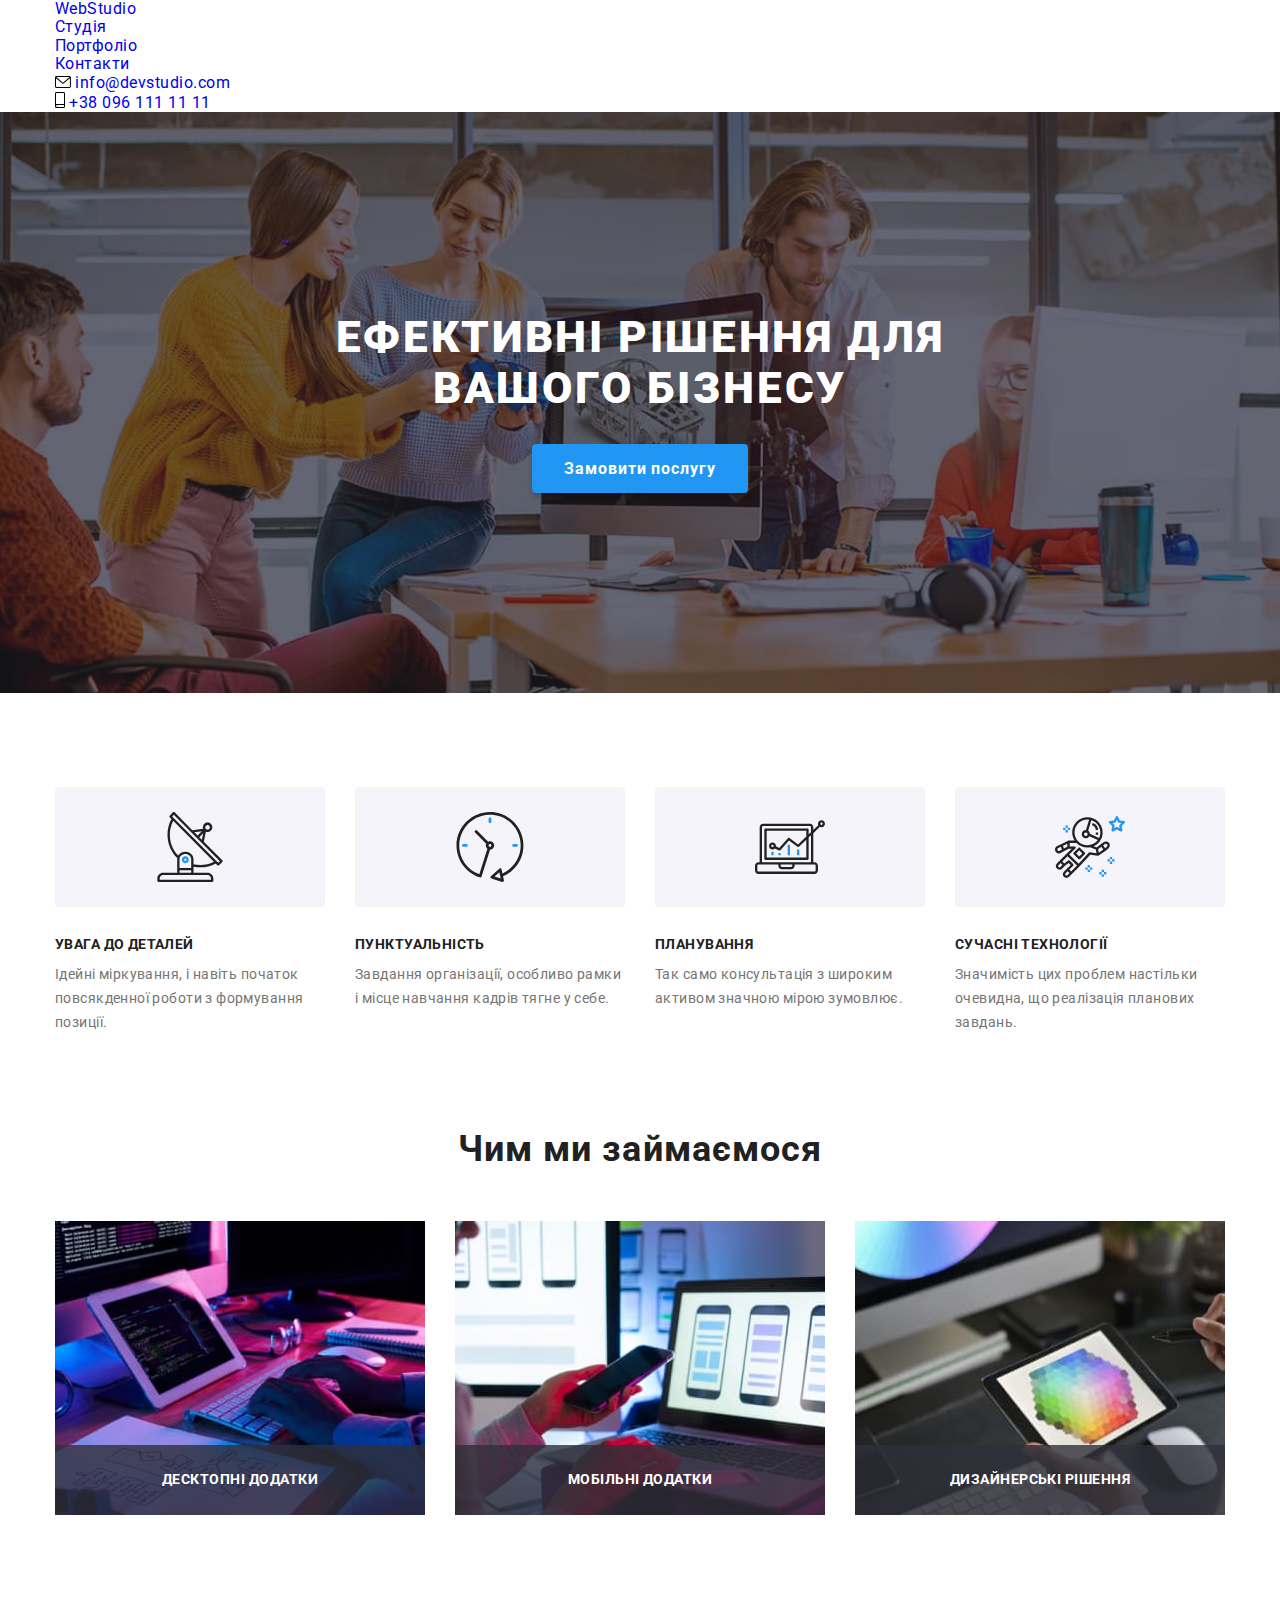
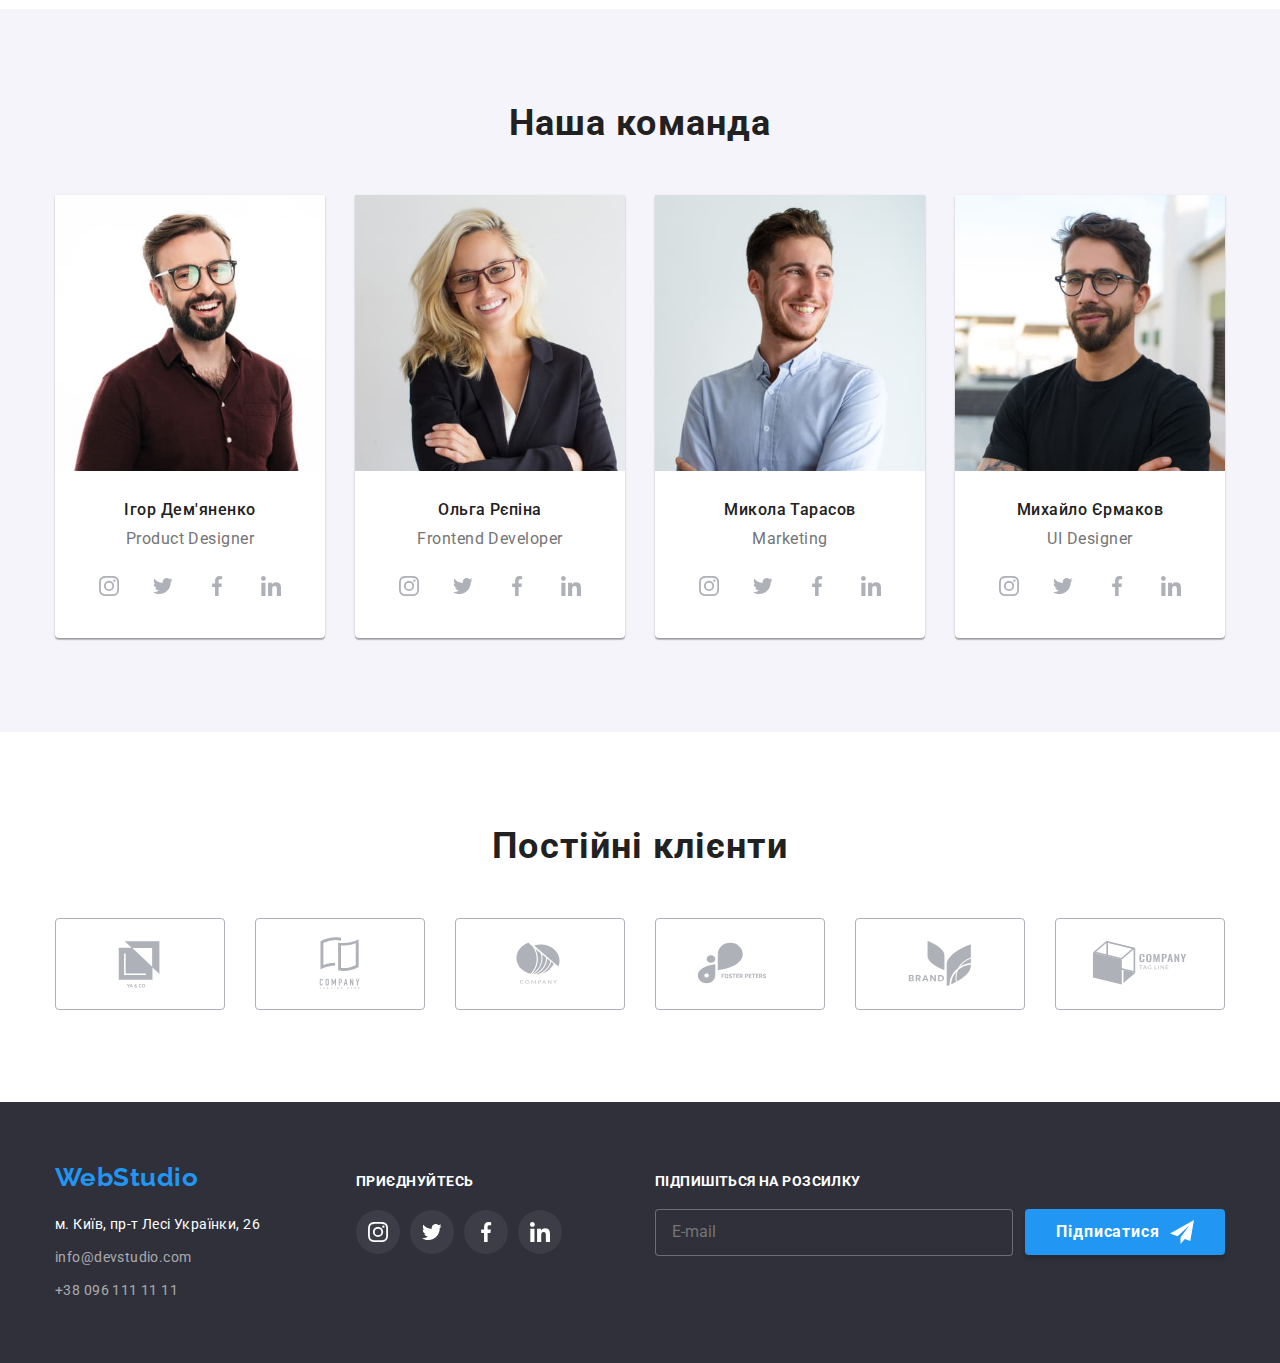
==== index.html @ 57436618 "Summary (required)" ====
<!DOCTYPE html>
<html lang="uk">
  <head>
    <meta charset="UTF-8" />
    <meta http-equiv="X-UA-Compatible" content="IE=edge" />
    <meta name="viewport" content="width=device-width, initial-scale=1.0" />
    <title>Document</title>
    <link rel="preconnect" href="https://fonts.googleapis.com" />
    <link rel="preconnect" href="https://fonts.gstatic.com" crossorigin />
    <link
      href="https://fonts.googleapis.com/css2?family=Raleway:wght@700&family=Roboto:wght@400;500;700;900&display=swap"
      rel="stylesheet"
    />
    <link
      rel="stylesheet"
      href="https://cdn.jsdelivr.net/npm/modern-normalize@1.1.0/modern-normalize.min.css"
    />
    <link rel="stylesheet" href="./css/main.min.css" />
  </head>
  <body>
    <!--Шапка-->
    <header class="header">
      <div class="container header__section">
        <nav class="header__nav">
          <!--Лого-->
          <a class="header__logo link" href="index.html"
            >Web<span class="header__logo logo--black">Studio</span></a
          >
          <!--Навігація-->
          <ul class="nav list">
            <li class="nav__item">
              <a class="nav__link link active" href="./index.html">Студія</a>
            </li>
            <li class="nav__item">
              <a class="nav__link link" href="./portfolio.html">Портфоліо</a>
            </li>
            <li class="nav__item">
              <a class="nav__link link" href="#">Контакти</a>
            </li>
          </ul>
        </nav>

        <ul class="contact list">
          <li class="contact__item">
            <a class="contact__link link" href="mailto:info@devstudio.com"
              ><svg class="contact__icon" width="16" height="12">
                <use href="./images/symbol-defs.svg#icon-envelope"></use>
              </svg>
              info@devstudio.com</a
            >
          </li>
          <li class="contact__item">
            <a class="contact__link link" href="tel:+380961111111"
              ><svg class="contact__icon" width="10" height="16">
                <use href="./images/symbol-defs.svg#icon-smartphone"></use>
              </svg>
              +38 096 111 11 11</a
            >
          </li>
        </ul>
      </div>
    </header>

    <!--Основний контент-->
    <main>
      <!--Герой-->
      <section class="hero">
        <h1 class="hero__title">Ефективні рішення для вашого бізнесу</h1>
        <button class="hero__btn" type="button" data-modal-open>
          Замовити послугу
        </button>
      </section>

      <!--Список переваг-->
      <section class="features">
        <div class="container">
          <h2 class="visually-hidden">Наші особливості</h2>
          <ul class="features__list list">
            <li class="features__item">
              <div class="features__fon">
                <svg class="features_icon" width="70" height="70">
                  <use href="./images/symbol-defs.svg#icon-antenna"></use>
                </svg>
              </div>
              <h3 class="features__title">Увага до деталей</h3>
              <p class="features__text">
                Ідейні міркування, і навіть початок повсякденної роботи з
                формування позиції.
              </p>
            </li>
            <li class="features__item">
              <div class="features__fon">
                <svg class="features__icon" width="70" height="70">
                  <use href="./images/symbol-defs.svg#icon-clock"></use>
                </svg>
              </div>
              <h3 class="features__title">Пунктуальність</h3>
              <p class="features__text">
                Завдання організації, особливо рамки і місце навчання кадрів
                тягне у себе.
              </p>
            </li>
            <li class="features__item">
              <div class="features__fon">
                <svg class="features__icon" width="70" height="70">
                  <use href="./images/symbol-defs.svg#icon-diagram"></use>
                </svg>
              </div>
              <h3 class="features__title">Планування</h3>
              <p class="features__text">
                Так само консультація з широким активом значною мірою зумовлює.
              </p>
            </li>
            <li class="features__item">
              <div class="features__fon">
                <svg class="features-icon" width="70" height="70">
                  <use href="./images/symbol-defs.svg#icon-astronaut"></use>
                </svg>
              </div>
              <h3 class="features__title">Сучасні технології</h3>
              <p class="features__text">
                Значимість цих проблем настільки очевидна, що реалізація
                планових завдань.
              </p>
            </li>
          </ul>
        </div>
      </section>

      <!--Список занять-->
      <section class="work">
        <div class="container">
          <h2 class="section__title">Чим ми займаємося</h2>
          <ul class="work__list list">
            <li class="work__item">
              <img
                srcset="./images/img.jpg 1x,
                        ./images/img 2x.jpg 2x;"
                src="./images/img.jpg"
                alt="Верстка"
                width="370"
              />
              <p class="work__text">Десктопні додатки</p>
            </li>
            <li class="work__item">
              <img
                srcset="./images/img1.jpg 1x,
                        ./images/img1 2x.jpg 2x;"
                src="./images/img1.jpg"
                alt="Мобільні додатки"
                width="370"
              />
              <p class="work__text">Мобільні додатки</p>
            </li>
            <li class="work__item">
              <img
                srcset="./images/img2.jpg 1x,
                        ./images/img2 2x.jpg 2x;"
                src="./images/img2.jpg"
                alt="Дизайн"
                width="370"
              />
              <p class="work__text">Дизайнерські рішення</p>
            </li>
          </ul>
        </div>
      </section>

      <!--Команда-->
      <section class="team section">
        <div class="container">
          <h2 class="section__title">Наша команда</h2>
          <ul class="team__list list">
            <li class="team__item">
              <img
                srcset="./images/img3.jpg 1x,
                        ./images/img3 2x.jpg 2x;"
                src="./images/img3.jpg"
                alt="Дизайнер продукту"
                width="450"
              />
              <div class="worker">
                <h3 class="worker__title">Ігор Дем'яненко</h3>
                <p class="worker__prof">Product Designer</p>
                <ul class="worker__social-list list">
                  <li class="worker__social-item">
                    <a class="worker__social-link link" href="">
                      <svg class="worker__social-icon" width="20" height="20">
                        <use
                          href="./images/symbol-defs.svg#icon-instagram"
                        ></use>
                      </svg>
                    </a>
                  </li>

                  <li class="worker__social-item">
                    <a class="worker__social-link link" href="">
                      <svg class="worker__social-icon" width="20" height="20">
                        <use href="./images/symbol-defs.svg#icon-twiter"></use>
                      </svg>
                    </a>
                  </li>

                  <li class="worker__social-item">
                    <a class="worker__social-link link" href="">
                      <svg class="worker__social-icon" width="20" height="20">
                        <use
                          href="./images/symbol-defs.svg#icon-facebook"
                        ></use>
                      </svg>
                    </a>
                  </li>

                  <li class="worker__social-item">
                    <a class="worker__social-link link" href="">
                      <svg class="worker__social-icon" width="20" height="20">
                        <use
                          href="./images/symbol-defs.svg#icon-linkedin"
                        ></use>
                      </svg>
                    </a>
                  </li>
                </ul>
              </div>
            </li>

            <li class="team__item">
              <img
                srcset="./images/img4.jpg 1x,
                        ./images/img4 2x.jpg 2x;"
                src="./images/img4.jpg"
                alt="Фронтенд розробник"
                width="450"
              />
              <div class="worker">
                <h3 class="worker__title">Ольга Рєпіна</h3>
                <p class="worker__prof">Frontend Developer</p>
                <ul class="worker__social-list list">
                  <li class="worker__social-item">
                    <a class="worker__social-link link" href="">
                      <svg class="worker__social-icon" width="20" height="20">
                        <use
                          href="./images/symbol-defs.svg#icon-instagram"
                        ></use>
                      </svg>
                    </a>
                  </li>

                  <li class="worker__social-item">
                    <a class="worker__social-link link" href="">
                      <svg class="worker__social-icon" width="20" height="20">
                        <use href="./images/symbol-defs.svg#icon-twiter"></use>
                      </svg>
                    </a>
                  </li>

                  <li class="worker__social-item">
                    <a class="worker__social-link link" href="">
                      <svg class="worker__social-icon" width="20" height="20">
                        <use
                          href="./images/symbol-defs.svg#icon-facebook"
                        ></use>
                      </svg>
                    </a>
                  </li>

                  <li class="worker__social-item">
                    <a class="worker__social-link link" href="">
                      <svg class="worker__social-icon" width="20" height="20">
                        <use
                          href="./images/symbol-defs.svg#icon-linkedin"
                        ></use>
                      </svg>
                    </a>
                  </li>
                </ul>
              </div>
            </li>

            <li class="team__item">
              <img
                srcset="./images/img5.jpg 1x,
                        ./images/img5 2x.jpg 2x;"
                src="./images/img5.jpg"
                alt="Маркетолог"
                width="450"
              />
              <div class="worker">
                <h3 class="worker__title">Микола Тарасов</h3>
                <p class="worker__prof">Marketing</p>
                <ul class="worker__social-list list">
                  <li class="worker__social-item">
                    <a class="worker__social-link link" href="">
                      <svg class="worker__social-icon" width="20" height="20">
                        <use
                          href="./images/symbol-defs.svg#icon-instagram"
                        ></use>
                      </svg>
                    </a>
                  </li>

                  <li class="worker__social-item">
                    <a class="worker__social-link link" href="">
                      <svg class="worker__social-icon" width="20" height="20">
                        <use href="./images/symbol-defs.svg#icon-twiter"></use>
                      </svg>
                    </a>
                  </li>

                  <li class="worker__social-item">
                    <a class="worker__social-link link" href="">
                      <svg class="worker__social-icon" width="20" height="20">
                        <use
                          href="./images/symbol-defs.svg#icon-facebook"
                        ></use>
                      </svg>
                    </a>
                  </li>

                  <li class="worker__social-item">
                    <a class="worker__social-link link" href="">
                      <svg class="worker__social-icon" width="20" height="20">
                        <use
                          href="./images/symbol-defs.svg#icon-linkedin"
                        ></use>
                      </svg>
                    </a>
                  </li>
                </ul>
              </div>
            </li>

            <li class="team__item">
              <img
                src="./images/img6.jpg"
                srcset="./images/img6.jpg 1x,
                        ./images/img6 2x.jpg 2x;"
                alt="Дизайнер інтерфейсу користувача"
                width="450"
              />
              <div class="worker">
                <h3 class="worker__title">Михайло Єрмаков</h3>
                <p class="worker__prof">UI Designer</p>
                <ul class="worker__social-list list">
                  <li class="worker__social-item">
                    <a class="worker__social-link link" href="">
                      <svg class="worker__social-icon" width="20" height="20">
                        <use
                          href="./images/symbol-defs.svg#icon-instagram"
                        ></use>
                      </svg>
                    </a>
                  </li>

                  <li class="worker__social-item">
                    <a class="worker__social-link link" href="">
                      <svg class="worker__social-icon" width="20" height="20">
                        <use href="./images/symbol-defs.svg#icon-twiter"></use>
                      </svg>
                    </a>
                  </li>

                  <li class="worker__social-item">
                    <a class="worker__social-link link" href="">
                      <svg class="worker__social-icon" width="20" height="20">
                        <use
                          href="./images/symbol-defs.svg#icon-facebook"
                        ></use>
                      </svg>
                    </a>
                  </li>

                  <li class="worker__social-item">
                    <a class="worker__social-link link" href="">
                      <svg class="worker__social-icon" width="20" height="20">
                        <use
                          href="./images/symbol-defs.svg#icon-linkedin"
                        ></use>
                      </svg>
                    </a>
                  </li>
                </ul>
              </div>
            </li>
          </ul>
        </div>
      </section>

      <!-- Кліенты -->
      <section class="client">
        <div class="container">
          <h2 class="section__title">Постійні клієнти</h2>
          <ul class="client__list list">
            <li class="client__item">
              <a class="client__link link" href="">
                <svg class="client__icon" width="106" height="60">
                  <use href="./images/symbol-defs.svg#icon-yaco"></use>
                </svg>
              </a>
            </li>

            <li class="client__item">
              <a class="client__link link" href="">
                <svg class="client__icon" width="106" height="60">
                  <use href="./images/symbol-defs.svg#icon-tagline"></use>
                </svg>
              </a>
            </li>

            <li class="client__item">
              <a class="client__link link" href="">
                <svg class="client__icon" width="106" height="60">
                  <use href="./images/symbol-defs.svg#icon-company"></use>
                </svg>
              </a>
            </li>

            <li class="client__item">
              <a class="client__link link" href="">
                <svg class="client__icon" width="106" height="60">
                  <use href="./images/symbol-defs.svg#icon-fooster"></use>
                </svg>
              </a>
            </li>

            <li class="client__item">
              <a class="client__link link" href="">
                <svg class="client__icon" width="106" height="60">
                  <use href="./images/symbol-defs.svg#icon-brand"></use>
                </svg>
              </a>
            </li>

            <li class="client__item">
              <a class="client__link link" href="">
                <svg class="client__icon" width="106" height="60">
                  <use href="./images/symbol-defs.svg#icon-tag"></use>
                </svg>
              </a>
            </li>
          </ul>
        </div>
      </section>
    </main>

    <!--Підвал-->
    <footer class="footer">
      <div class="container">
        <div class="footer__position">
          <div class="footer__position-contact">
            <a class="footer__logo link" href="index.html"
              >Web<span class="logo--white">Studio</span></a
            >

            <!--Список контактів-->
            <address class="footer-contact">
              <ul class="footer-contact__list list">
                <li class="footer-contact__item">
                  <a
                    class="footer-contact__address link"
                    href="https://bit.ly/3AlN00h"
                    >м. Київ, пр-т Лесі Українки, 26</a
                  >
                </li>
                <li class="footer-contact__item">
                  <a
                    class="footer-contact__link link"
                    href="mailto:info@devstudio.com"
                    >info@devstudio.com</a
                  >
                </li>
                <li class="footer-contact__item">
                  <a class="footer-contact__link link" href="tel:+380961111111"
                    >+38 096 111 11 11</a
                  >
                </li>
              </ul>
            </address>
          </div>

          <!--Соціальні мережі-->
          <div class="footer-social__networks">
            <h2 class="footer-social__title">Приєднуйтесь</h2>
            <ul class="footer-social__list list">
              <li class="footer-social__item">
                <a class="footer-social__link" href="">
                  <svg class="footer-social__icon" width="20" height="20">
                    <use href="./images/symbol-defs.svg#icon-instagram"></use>
                  </svg>
                </a>
              </li>

              <li class="footer-social__item">
                <a class="footer-social__link" href="">
                  <svg class="footer-social__icon" width="20" height="20">
                    <use href="./images/symbol-defs.svg#icon-twiter"></use>
                  </svg>
                </a>
              </li>

              <li class="footer-social__item">
                <a class="footer-social__link" href="">
                  <svg class="footer-social__icon" width="20" height="20">
                    <use href="./images/symbol-defs.svg#icon-facebook"></use>
                  </svg>
                </a>
              </li>

              <li class="footer-social__item">
                <a class="footer-social__link" href="">
                  <svg class="footer-social__icon" width="20" height="20">
                    <use href="./images/symbol-defs.svg#icon-linkedin"></use>
                  </svg>
                </a>
              </li>
            </ul>
          </div>

          <!--Підписатись на розсилку-->
          <div class="footer-form__container">
            <p class="footer-form__text">Підпишіться на розсилку</p>
            <form class="footer-form">
              <label class="footer-form__label" for="email"></label>
              <input
                class="footer-form__input"
                type="email"
                name="email"
                id="email"
                placeholder="E-mail"
              /><button class="footer-form__btn" type="submit">
                Підписатися<svg class="icon-send" width="24px" height="24px">
                  <use href="./images/symbol-defs.svg#icon-send"></use>
                </svg>
              </button>
            </form>
          </div>
        </div>
      </div>
    </footer>

    <!--Модальне вікно-->
    <div class="backdrop is-hidden" data-modal>
      <div class="modal">
        <button type="button" class="close-btn" data-modal-close>
          <svg class="modal-icon" width="11" height="11">
            <use href="./images/symbol-defs.svg#icon-Vector"></use>
          </svg>
        </button>

        <!--Форма-->
        <form class="modal-form">
          <p class="modal-form__title">
            Залиште свої дані, ми вам передзвонимо
          </p>
          <div class="modal-form__field">
            <label class="modal-form__label" for="name">Ім'я</label>
            <input
              class="modal-form__input"
              type="text"
              name="name"
              id="name"
            />
            <svg class="modal-form__input-icon" width="12" height="12">
              <use href="./images/symbol-defs.svg#icon-Vector-1"></use>
            </svg>
          </div>
          <div class="modal-form__field">
            <label class="modal-form__label" for="tel">Телефон</label>
            <input class="modal-form__input" type="tel" name="tel" id="tel" />
            <svg class="modal-form__input-icon" width="12" height="12">
              <use href="./images/symbol-defs.svg#icon-Vector-2"></use>
            </svg>
          </div>
          <div class="modal-form__field">
            <label class="modal-form__label" for="mail">Пошта</label>
            <input
              class="modal-form__input"
              type="email"
              name="email"
              id="mail"
            />
            <svg class="modal-form__input-icon" width="12" height="12">
              <use href="./images/symbol-defs.svg#icon-Vector-3"></use>
            </svg>
          </div>
          <div class="modal-form__field">
            <label class="modal-form__label" for="comment">Коментар</label>
            <textarea
              class="comment"
              name="comment"
              id="comment"
              rows="9"
              placeholder="Введіть текст"
            ></textarea>
          </div>
          <div class="modal-form__checkbox">
            <label class="checkbox__label"
              ><input
                class="checkbox__input"
                type="checkbox"
                name="policy"
              /><span class="checkbox__icon-check"
                ><svg width="16" height="15">
                  <use
                    href="./images/symbol-defs.svg#icon-check"
                  ></use></svg></span
              >Погоджуюся з розсилкою та приймаю
              <a class="checkbox__link" href="#">Умови договору</a></label
            >
          </div>
          <button class="modal-form__btn" type="submit">Відправити</button>
        </form>
      </div>
    </div>

    <script src="./js/modal.js"></script>
    <script src="./js/menu.js"></script>
  </body>
</html>
---- css/main.min.css ----
:root{--primary-text-color: #212121;--secondary-text-color: #757575;--white-text-color: #ffffff;--accent-color: #2196f3;--black-logo-color: #000000;--white-background-color: #ffffff;--hero-background-color: #2f303a;--team-background-color: #f5f4fa;--footer-text-color: rgba(255, 255, 255, 0.6)}body{font-family:Roboto,sans-serif;letter-spacing:.03em;background-color:var(--white-background-color);color:var(--primary-text-color)}h1,h2,h3,p{margin:0;padding:0}ul,li{margin:0;padding:0}.list{list-style:none}.link{text-decoration:none}.visually-hidden{position:absolute;white-space:nowrap;width:1px;height:1px;overflow:hidden;border:0;padding:0;clip:rect(0 0 0 0);-webkit-clip-path:inset(50%);clip-path:inset(50%);margin:-1px}img{display:block;max-width:100%;height:auto}.container{width:100%;margin-left:auto;margin-right:auto;padding-left:15px;padding-right:15px}@media screen and (min-width: 480px){.container{width:480px}}@media screen and (min-width: 768px){.container{width:768px}}@media screen and (min-width: 1200px){.container{width:1200px}}.section{padding-top:94px;padding-bottom:94px}.hero__btn{font-family:inherit;font-weight:700;font-size:16px;line-height:1.87;letter-spacing:.06em;background-color:var(--accent-color);color:var(--white-text-color);cursor:pointer;box-shadow:0px 4px 4px rgba(0,0,0,.15);border-radius:4px;border:none;padding:10px 32px;transition:color 250ms cubic-bezier(0.4, 0, 0.2, 1),bacground-color 250ms cubic-bezier(0.4, 0, 0.2, 1),box-shadow 250ms cubic-bezier(0.4, 0, 0.2, 1)}.hero__btn:hover,.hero__btn:focus{background-color:var(--white-text-color);color:var(--accent-color)}.footer-form__btn{width:200px;display:inline-flex;align-items:center;justify-content:center;border:none;margin:0;padding:8px 28px;border-radius:4px;background-color:var(--accent-color);box-shadow:0px 4px 4px rgba(0,0,0,.15);color:var(--white-text-color);font-weight:700;font-size:16px;line-height:1.87;letter-spacing:.06em;cursor:pointer}@media screen and (min-width: 1200px){.footer-form__btn{margin-left:12px}}.icon-send{margin-left:10px}.modal-form__btn{margin:0 auto;padding:10px 56px;border:none;border-radius:4px;font-weight:700;font-size:16px;line-height:1.87;letter-spacing:.06em;cursor:pointer;background-color:var(--accent-color);box-shadow:0px 4px 4px rgba(0,0,0,.15);color:var(--white-text-color);transition:background-color 250ms cubic-bezier(0.4, 0, 0.2, 1)}.modal-form__btn:hover,.modal-form__btn:focus{background-color:#188ce8}.close-btn{position:absolute;right:8px;top:8px;background-color:rgba(0,0,0,0);border-radius:50%;width:30px;height:30px;border:1px solid rgba(0,0,0,.1);cursor:pointer}.close-btn:hover .modal-icon{fill:var(--accent-color);transition:fill 250ms cubic-bezier(0.4, 0, 0.2, 1)}.btn{display:flex;flex-wrap:wrap;justify-content:flex-start;margin-bottom:40px;grid-gap:8px;grid-row-gap:15px}@media(min-width: 768px){.btn{justify-content:center;margin-bottom:30px}}@media(min-width: 1200px){.btn{margin-bottom:50px}}.btn__item:not(:last-child){margin-right:8px}.btn__category{font-family:inherit;font-weight:500;font-size:16px;line-height:1.63;text-align:center;letter-spacing:.03em;background-color:var(--team-background-color);color:var(--primary-text-color);cursor:pointer;display:inline-block;min-width:73px;border-radius:4px;border:1px solid rgba(0,0,0,0);padding:6px 22px;transition:background-color 250ms cubic-bezier(0.4, 0, 0.2, 1),color 250ms cubic-bezier(0.4, 0, 0.2, 1),box-shadow 250ms cubic-bezier(0.4, 0, 0.2, 1)}.btn__category:hover,.btn__category:focus{background-color:var(--accent-color);color:var(--white-text-color);box-shadow:0px 3px 1px rgba(0,0,0,.1),0px 1px 2px rgba(0,0,0,.08),0px 2px 2px rgba(0,0,0,.12)}.checkbox__icon-check,.checkbox__label,.footer-social__link,.client__link,.worker__social-link,.work__text,.features__fon,.modal-form__btn,.close-btn{display:flex;justify-content:center;align-items:center}.hero{background-color:var(--hero-background-color);text-align:center;padding-top:118px;padding-bottom:118px;margin-left:auto;margin-right:auto;background-image:linear-gradient(to right, rgba(47, 48, 58, 0.4), rgba(47, 48, 58, 0.4)),url("../../images/Hero-mobile.jpg");background-repeat:no-repeat;background-position:center;background-size:cover}@media screen and (min-width: 1200px){.hero{padding-top:200px;padding-bottom:200px;max-width:1600px}}@media(-webkit-min-device-pixel-ratio: 2), (min-resolution: 2dppx){.hero{background-image:linear-gradient(to right, rgba(47, 48, 58, 0.4), rgba(47, 48, 58, 0.4)),url("../../images/Hero-mobile_2x.jpg");background-repeat:no-repeat;background-position:center;background-size:cover}}@media(min-width: 469px){.hero{background-image:linear-gradient(to right, rgba(47, 48, 58, 0.4), rgba(47, 48, 58, 0.4)),url("../../images/Hero-tab.jpg");background-repeat:no-repeat;background-position:center;background-size:cover}}@media(min-width: 469px)and (-webkit-min-device-pixel-ratio: 2), (min-width: 469px)and (min-resolution: 2dppx){.hero{background-image:linear-gradient(to right, rgba(47, 48, 58, 0.4), rgba(47, 48, 58, 0.4)),url("../../images/Hero-tab_2x.jpg");background-repeat:no-repeat;background-position:center;background-size:cover}}@media(min-width: 769px){.hero{background-image:linear-gradient(to right, rgba(47, 48, 58, 0.4), rgba(47, 48, 58, 0.4)),url("../../images/Hero-desk.jpg");background-repeat:no-repeat;background-position:center;background-size:cover}}@media(min-width: 769px)and (-webkit-min-device-pixel-ratio: 2), (min-width: 769px)and (min-resolution: 2dppx){.hero{background-image:linear-gradient(to right, rgba(47, 48, 58, 0.4), rgba(47, 48, 58, 0.4)),url("../../images/Hero-desk_2x.jpg");background-repeat:no-repeat;background-position:center;background-size:cover}}.hero__title{font-weight:900;font-size:26px;line-height:1,61;text-align:center;letter-spacing:.06em;text-transform:uppercase;color:var(--white-text-color);width:360px;margin-top:0;margin-bottom:30px;margin-left:auto;margin-right:auto}@media screen and (min-width: 1200px){.hero__title{font-size:44px;line-height:1,36;width:696px;margin-top:0;margin-bottom:30px;margin-left:auto;margin-right:auto}}.features{padding-top:60px;padding-bottom:60px}@media screen and (min-width: 1200px){.features{padding-top:94px;padding-bottom:94px}}.features__list{display:flex;flex-wrap:wrap;justify-content:center;grid-gap:30px}@media screen and (min-width: 480px){.features__item{width:450px}}@media screen and (min-width: 768px){.features__item{width:354px}}@media screen and (min-width: 1200px){.features__item{width:270px}}.features__fon{height:120px;margin-bottom:30px;background-color:var(--team-background-color);border-radius:4px}@media screen and (min-width: 480px){.features__fon{width:450px}}@media screen and (min-width: 768px){.features__fon{width:354px}}@media screen and (min-width: 1200px){.features__fon{width:270px}}.features__title{margin-bottom:10px;font-weight:700;font-size:14px;line-height:1.14;letter-spacing:.03em;text-transform:uppercase;color:var(--primary-text-color);margin-bottom:10px}@media screen and (max-width: 767px){.features__title{text-align:center}}@media screen and (min-width: 768px){.features__title{text-align:left}}@media screen and (min-width: 1200px){.features__title{text-align:left}}.features__text{font-weight:400;font-size:14px;line-height:1.71;letter-spacing:.03em;color:var(--secondary-text-color)}.work{padding-bottom:94px}@media screen and (max-width: 1199px){.work{display:none}}.work__list{display:flex}.work__item:not(:last-child){margin-right:30px}.section__title{font-weight:700;font-size:36px;line-height:1.16;text-align:center;letter-spacing:.03em;color:var(--primary-text-color);margin-bottom:50px}@media screen and (max-width: 1199px){.section__title{margin-bottom:30px}}.work__item{position:relative}.work__text{width:100%;position:absolute;bottom:0;left:0;height:70px;font-weight:700;font-size:14px;line-height:1.14;text-align:center;text-transform:uppercase;color:var(--white-text-color);background-color:rgba(47,48,58,.8)}.team{padding-top:60px;padding-bottom:60px;background-color:var(--team-background-color)}@media screen and (min-width: 1200px){.team{padding-top:94px;padding-bottom:94px}}.team__list{display:flex;flex-wrap:wrap;justify-content:center;align-items:center;grid-gap:30px}.team__item{background:#fff;box-shadow:0px 1px 3px rgba(0,0,0,.12),0px 1px 1px rgba(0,0,0,.14),0px 2px 1px rgba(0,0,0,.2);border-radius:0px 0px 4px 4px}@media screen and (max-width: 479px){.team__item{width:450px}}@media screen and (min-width: 480px){.team__item{width:450px}}@media screen and (min-width: 768px){.team__item{width:354px}}@media screen and (min-width: 1200px){.team__item{width:270px}}.worker{padding-top:30px;padding-bottom:24px}@media screen and (min-width: 1200px){.worker{padding:30px 0px}}.worker__title{font-weight:500;font-size:16px;line-height:1.18;text-align:center;letter-spacing:.03em;color:var(--primary-text-color);margin-bottom:10px}.worker__prof{font-weight:400;font-size:16px;line-height:1.18;text-align:center;letter-spacing:.03em;color:var(--secondary-text-color);margin-bottom:16px}.worker__social-list{display:flex;justify-content:center;align-items:center;padding:0px 32px;list-style:none}@media screen and (min-width: 1200px){.worker__social-list{justify-content:space-between}}.worker__social-item{width:44px;height:44px}@media screen and (max-width: 1199px){.worker__social-item{margin:0 5px}}.worker__social-link{width:44px;height:44px;border-radius:50%;color:#afb1b8;transition:background-color 250ms cubic-bezier(0.4, 0, 0.2, 1),color 250ms cubic-bezier(0.4, 0, 0.2, 1)}.worker__social-link:hover{color:#fff;background-color:var(--accent-color)}.worker__social-icon{fill:currentColor}.client{padding-top:60px;padding-bottom:60px}@media screen and (min-width: 1200px){.client{padding-top:94px;padding-bottom:94px}}.client__list{display:flex;justify-content:center;align-items:center;flex-wrap:wrap;grid-gap:30px}@media screen and (min-width: 1200px){.client__list{flex-wrap:nowrap}}.client__item{border-radius:4px;height:90px}@media screen and (min-width: 480px){.client__item{width:210px}}@media screen and (min-width: 768px){.client__item{width:226px}}@media screen and (min-width: 1200px){.client__item{width:170px}}.client__link{height:92px;border-radius:4px;border:1px solid #afb1b8;color:#afb1b8;fill:currentColor;transition:color 250ms cubic-bezier(0.4, 0, 0.2, 1),border-color 250ms cubic-bezier(0.4, 0, 0.2, 1)}.client__link:hover,.client__link:focus{color:var(--accent-color);border-color:var(--accent-color)}.footer{background-color:var(--hero-background-color);padding-top:60px;padding-bottom:60px;text-align:center}@media screen and (min-width: 1200px){.footer{text-align:left}}.footer__logo{font-family:"Raleway";font-style:normal;font-weight:700;font-size:26px;line-height:1.19;color:var(--accent-color);display:inline-block;margin-bottom:20px}.footer__position{display:block;margin:0;padding:0;list-style:none}@media screen and (min-width: 1200px){.footer__position{display:flex}}@media(min-width: 768px){.footer__position{display:flex;align-items:baseline;justify-content:space-around;flex-wrap:wrap;row-gap:60px}}@media screen and (min-width: 1200px){.footer__position-contact{width:231px}}.footer-contact__item:not(:last-child){margin-bottom:8px}@media screen and (min-width: 1200px){.footer-contact__item:not(:last-child){margin-bottom:9px}}.footer-contact__address{font-family:"Roboto";font-style:normal;font-weight:400;font-size:14px;line-height:1.71;letter-spacing:.03em;color:var(--white-text-color);transition:color 250ms cubic-bezier(0.4, 0, 0.2, 1)}.footer-contact__address:hover,.footer-contact__address:focus{color:var(--accent-color)}.footer-contact__link{font-family:"Roboto";font-style:normal;font-weight:400;font-size:14px;line-height:1.71;letter-spacing:.03em;color:var(--footer-text-color);transition:color 250ms cubic-bezier(0.4, 0, 0.2, 1)}.footer-contact__link:hover,.footer-contact__link:focus{color:var(--accent-color)}@media screen and (max-width: 767px){.footer-social__networks{margin:60px}}@media screen and (min-width: 1200px){.footer-social__networks{margin-left:70px;width:206px}}.footer-social__title{padding:0px 0px 0px 0px;margin-top:10px;margin-bottom:20px;font-weight:700;font-size:14px;line-height:1.14;text-transform:uppercase;color:var(--white-text-color)}@media screen and (max-width: 1199px){.footer-social__item{padding:0 5px}}.footer-social__list{list-style:none;justify-content:center;align-items:center;display:flex;padding:0;margin-top:0}@media screen and (min-width: 1200px){.footer-social__list{justify-content:space-between}}.footer-social__link{width:44px;height:44px;border-radius:50%;color:var(--white-text-color);background-color:rgba(255,255,255,.062745098);transition:background-color 250ms cubic-bezier(0.4, 0, 0.2, 1)}.footer-social__link:hover{background-color:var(--accent-color)}.footer-social__icon{fill:currentColor}@media screen and (min-width: 1200px){.footer-form__container{margin-left:93px;padding-top:10px}}@media screen and (min-width: 768px){.footer-form{display:flex;flex-direction:column;align-items:center}}@media screen and (min-width: 1200px){.footer-form{display:block}}.footer-form__text{padding:0px 0px 0px 0px;margin-bottom:20px;font-weight:700;font-size:14px;line-height:16px;letter-spacing:.03em;text-transform:uppercase;color:var(--white-text-color)}.footer-form__input{margin-bottom:20px;width:100%;padding:13px 16px;border-radius:4px;border:1px solid rgba(255,255,255,.3);background-color:var(--hero-background-color);color:var(--white-text-color)}@media screen and (min-width: 768px){.footer-form__input{width:450px}}@media screen and (min-width: 1200px){.footer-form__input{width:358px}}.footer__input::-moz-placeholder{font-size:16px;line-height:1.25;color:rgba(255,255,255,.6)}.footer__input:-ms-input-placeholder{font-size:16px;line-height:1.25;color:rgba(255,255,255,.6)}.footer__input::placeholder{font-size:16px;line-height:1.25;color:rgba(255,255,255,.6)}.gallery{padding-top:60px;padding-bottom:60px}@media screen and (min-width: 1200px){.gallery{padding-top:94px;padding-bottom:94px}}.portfolio{display:grid;grid-template-columns:auto;gap:30px 30px;align-items:stretch}@media screen and (min-width: 480px){.portfolio{grid-template-columns:auto}}@media screen and (min-width: 768px){.portfolio{grid-template-columns:auto auto}}@media screen and (min-width: 1200px){.portfolio{grid-template-columns:auto auto auto}}.portfolio__link{display:block;transition:box-shadow 250ms cubic-bezier(0.4, 0, 0.2, 1)}.portfolio__link:hover,.portfolio__link:focus{box-shadow:0px 1px 1px rgba(0,0,0,.12),0px 4px 4px rgba(0,0,0,.06),1px 4px 6px rgba(0,0,0,.16)}.portfolio__link:hover .thumb__text{transform:translateY(0)}.thumb{position:relative;overflow:hidden}.thumb__text{position:absolute;top:0;left:0;width:100%;height:100%;padding:63px 24px;background:rgba(33,150,243,.9);color:var(--white-text-color);font-size:18px;line-height:1.56;letter-spacing:.03em;transform:translateY(101%);transition:transform 250ms cubic-bezier(0.4, 0, 0.2, 1)}.gallery-text{border:1px solid #eee;border-top:rgba(0,0,0,0);padding:20px 24px}.gallery-text__title{font-weight:700;font-size:18px;line-height:2;letter-spacing:.06em;color:var(--primary-text-color);margin-bottom:4px}.gallery-text__description{font-weight:400;font-size:16px;line-height:1.87;letter-spacing:.03em;color:var(--secondary-text-color)}.backdrop{position:fixed;top:0;left:0;width:100%;height:100%;background:rgba(0,0,0,.2);transition:opacity 250ms cubic-bezier(0.4, 0, 0.2, 1),visibility 250ms cubic-bezier(0.4, 0, 0.2, 1)}.backdrop.is-hidden{opacity:0;visibility:hidden;pointer-events:none;transition:opacity 250ms cubic-bezier(0.4, 0, 0.2, 1),visibility 250ms cubic-bezier(0.4, 0, 0.2, 1)}.backdrop.is-hidden .modal{transform:translate(-50%, -50%) scale(2);transition:transform 250ms cubic-bezier(0.4, 0, 0.2, 1)}.modal{position:absolute;top:50%;left:50%;padding:40px;width:528px;height:581px;background:var(--white-background-color);box-shadow:0px 1px 3px rgba(0,0,0,.12),0px 1px 1px rgba(0,0,0,.14),0px 2px 1px rgba(0,0,0,.2);border-radius:4px;transform:translate(-50%, -50%) scale(1);transition:transform 250ms cubic-bezier(0.4, 0, 0.2, 1)}.modal-form__title{margin-bottom:12px;font-weight:700;font-size:20px;line-height:1,15;text-align:center;letter-spacing:.03em;color:var(--primary-text-color)}.modal-form__field{position:relative;display:flex;flex-direction:column;margin-bottom:10px}.modal-form__field:nth-child(5){margin-bottom:20px}.modal-form__label{margin-bottom:4px;font-weight:400;font-size:12px;line-height:1,17;letter-spacing:.01em;color:var(--secondary-text-color)}.modal-form__input{width:100%;margin:0;padding:10px 42px;border:1px solid rgba(33,33,33,.2);border-radius:4px;transition:border-color 250ms cubic-bezier(0.4, 0, 0.2, 1)}.modal-form__input:hover,.modal-form__input:focus{outline:none;border-color:var(--accent-color)}.modal-form__input-icon{position:absolute;top:50%;left:15px;transform:translateY(25%);display:inline-block;width:12px;height:12px;transition:fill 250ms cubic-bezier(0.4, 0, 0.2, 1)}.modal-form__input:hover+.modal-form__input-icon,.modal-form__input:focus+.modal-form__input-icon{fill:var(--accent-color)}.comment{resize:none;height:120px;padding:12px 16px;border:1px solid rgba(33,33,33,.2);border-radius:4px;transition:border-color 250ms cubic-bezier(0.4, 0, 0.2, 1)}.comment:hover,.comment:focus{outline:none;border-color:var(--accent-color)}.comment::-moz-placeholder{font-weight:400;font-size:12px;line-height:1,17;letter-spacing:.01em;color:rgba(117,117,117,.5)}.comment:-ms-input-placeholder{font-weight:400;font-size:12px;line-height:1,17;letter-spacing:.01em;color:rgba(117,117,117,.5)}.comment::placeholder{font-weight:400;font-size:12px;line-height:1,17;letter-spacing:.01em;color:rgba(117,117,117,.5)}.modal-form__checkbox{display:flex;align-items:center;justify-content:center;margin-bottom:30px}.checkbox__input{-webkit-appearance:none;-moz-appearance:none;appearance:none}.checkbox__label{font-size:14px;line-height:1.71;color:var(--secondary-text-color)}.checkbox__input:checked+.checkbox__icon-check{background-color:#2196f3;border:none;transition:background-color 250ms cubic-bezier(0.4, 0, 0.2, 1)}.checkbox__icon-check{width:16px;height:15px;border:1px solid var(--primary-text-color);border-radius:2px;margin-right:7px;fill:var(--white-background-color)}.checkbox__link{margin-left:4px;font-style:normal;font-weight:400;font-size:14px;line-height:1,71;letter-spacing:.03em;-webkit-text-decoration-line:underline;text-decoration-line:underline;color:#2196f3}/*# sourceMappingURL=main.min.css.map */
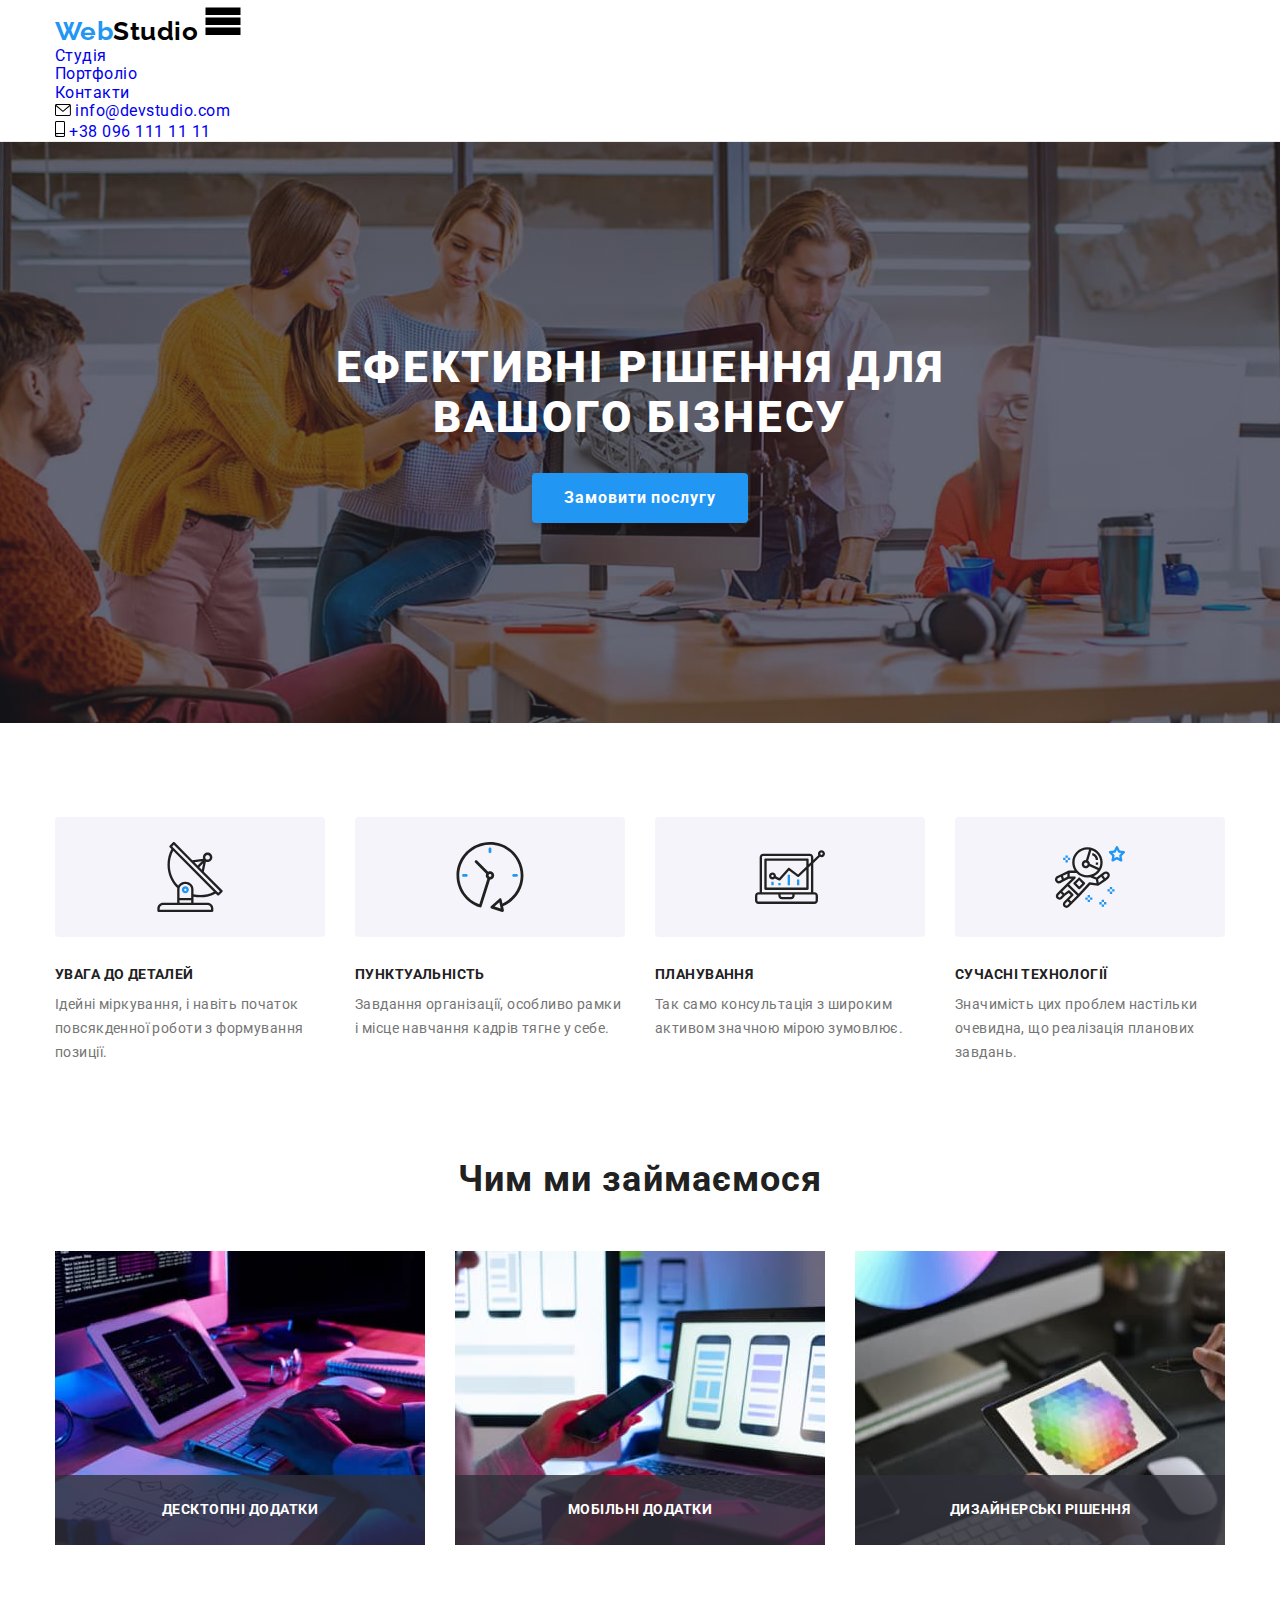
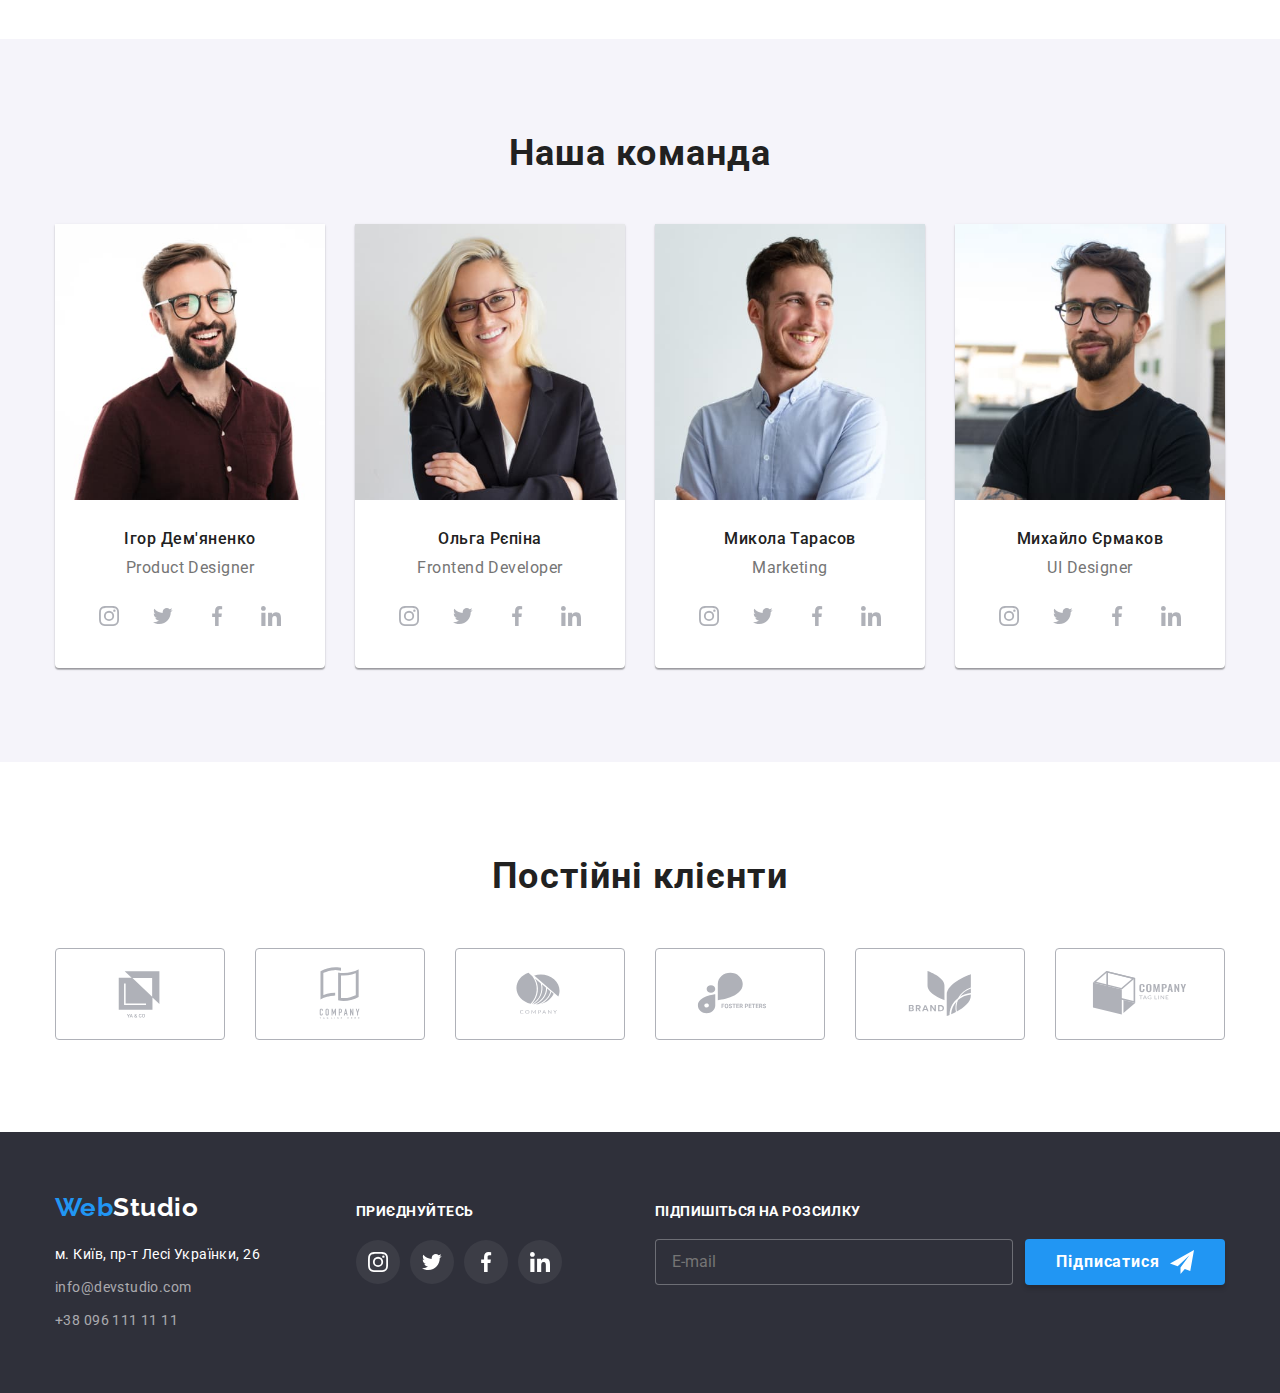
==== commit 88ae275f: "Summary (required)" ====
--- a/index.html
+++ b/index.html
@@ -26,6 +26,23 @@
           <a class="header__logo link" href="index.html"
             >Web<span class="header__logo logo--black">Studio</span></a
           >
+          <!-- Бургер кнопка -->
+          <button type="button" class="menu-button is-open">
+            <svg
+              width="40px"
+              height="40px"
+              aria-label="Перемикач мобільного меню"
+            >
+              <use
+                class="icon-cross"
+                href="./images/symbol-defs.svg#icon-cross"
+              ></use>
+              <use
+                class="icon-menu"
+                href="./images/symbol-defs.svg#icon-menu"
+              ></use>
+            </svg>
+          </button>
           <!--Навігація-->
           <ul class="nav list">
             <li class="nav__item">
@@ -613,7 +630,7 @@
       </div>
     </div>
 
+    <script src="./js/menu.js"></script>
     <script src="./js/modal.js"></script>
-    <script src="./js/menu.js"></script>
   </body>
 </html>
--- a/css/main.min.css
+++ b/css/main.min.css
@@ -1 +1 @@
-:root{--primary-text-color: #212121;--secondary-text-color: #757575;--white-text-color: #ffffff;--accent-color: #2196f3;--black-logo-color: #000000;--white-background-color: #ffffff;--hero-background-color: #2f303a;--team-background-color: #f5f4fa;--footer-text-color: rgba(255, 255, 255, 0.6)}body{font-family:Roboto,sans-serif;letter-spacing:.03em;background-color:var(--white-background-color);color:var(--primary-text-color)}h1,h2,h3,p{margin:0;padding:0}ul,li{margin:0;padding:0}.list{list-style:none}.link{text-decoration:none}.visually-hidden{position:absolute;white-space:nowrap;width:1px;height:1px;overflow:hidden;border:0;padding:0;clip:rect(0 0 0 0);-webkit-clip-path:inset(50%);clip-path:inset(50%);margin:-1px}img{display:block;max-width:100%;height:auto}.container{width:100%;margin-left:auto;margin-right:auto;padding-left:15px;padding-right:15px}@media screen and (min-width: 480px){.container{width:480px}}@media screen and (min-width: 768px){.container{width:768px}}@media screen and (min-width: 1200px){.container{width:1200px}}.section{padding-top:94px;padding-bottom:94px}.hero__btn{font-family:inherit;font-weight:700;font-size:16px;line-height:1.87;letter-spacing:.06em;background-color:var(--accent-color);color:var(--white-text-color);cursor:pointer;box-shadow:0px 4px 4px rgba(0,0,0,.15);border-radius:4px;border:none;padding:10px 32px;transition:color 250ms cubic-bezier(0.4, 0, 0.2, 1),bacground-color 250ms cubic-bezier(0.4, 0, 0.2, 1),box-shadow 250ms cubic-bezier(0.4, 0, 0.2, 1)}.hero__btn:hover,.hero__btn:focus{background-color:var(--white-text-color);color:var(--accent-color)}.footer-form__btn{width:200px;display:inline-flex;align-items:center;justify-content:center;border:none;margin:0;padding:8px 28px;border-radius:4px;background-color:var(--accent-color);box-shadow:0px 4px 4px rgba(0,0,0,.15);color:var(--white-text-color);font-weight:700;font-size:16px;line-height:1.87;letter-spacing:.06em;cursor:pointer}@media screen and (min-width: 1200px){.footer-form__btn{margin-left:12px}}.icon-send{margin-left:10px}.modal-form__btn{margin:0 auto;padding:10px 56px;border:none;border-radius:4px;font-weight:700;font-size:16px;line-height:1.87;letter-spacing:.06em;cursor:pointer;background-color:var(--accent-color);box-shadow:0px 4px 4px rgba(0,0,0,.15);color:var(--white-text-color);transition:background-color 250ms cubic-bezier(0.4, 0, 0.2, 1)}.modal-form__btn:hover,.modal-form__btn:focus{background-color:#188ce8}.close-btn{position:absolute;right:8px;top:8px;background-color:rgba(0,0,0,0);border-radius:50%;width:30px;height:30px;border:1px solid rgba(0,0,0,.1);cursor:pointer}.close-btn:hover .modal-icon{fill:var(--accent-color);transition:fill 250ms cubic-bezier(0.4, 0, 0.2, 1)}.btn{display:flex;flex-wrap:wrap;justify-content:flex-start;margin-bottom:40px;grid-gap:8px;grid-row-gap:15px}@media(min-width: 768px){.btn{justify-content:center;margin-bottom:30px}}@media(min-width: 1200px){.btn{margin-bottom:50px}}.btn__item:not(:last-child){margin-right:8px}.btn__category{font-family:inherit;font-weight:500;font-size:16px;line-height:1.63;text-align:center;letter-spacing:.03em;background-color:var(--team-background-color);color:var(--primary-text-color);cursor:pointer;display:inline-block;min-width:73px;border-radius:4px;border:1px solid rgba(0,0,0,0);padding:6px 22px;transition:background-color 250ms cubic-bezier(0.4, 0, 0.2, 1),color 250ms cubic-bezier(0.4, 0, 0.2, 1),box-shadow 250ms cubic-bezier(0.4, 0, 0.2, 1)}.btn__category:hover,.btn__category:focus{background-color:var(--accent-color);color:var(--white-text-color);box-shadow:0px 3px 1px rgba(0,0,0,.1),0px 1px 2px rgba(0,0,0,.08),0px 2px 2px rgba(0,0,0,.12)}.checkbox__icon-check,.checkbox__label,.footer-social__link,.client__link,.worker__social-link,.work__text,.features__fon,.modal-form__btn,.close-btn{display:flex;justify-content:center;align-items:center}.hero{background-color:var(--hero-background-color);text-align:center;padding-top:118px;padding-bottom:118px;margin-left:auto;margin-right:auto;background-image:linear-gradient(to right, rgba(47, 48, 58, 0.4), rgba(47, 48, 58, 0.4)),url("../../images/Hero-mobile.jpg");background-repeat:no-repeat;background-position:center;background-size:cover}@media screen and (min-width: 1200px){.hero{padding-top:200px;padding-bottom:200px;max-width:1600px}}@media(-webkit-min-device-pixel-ratio: 2), (min-resolution: 2dppx){.hero{background-image:linear-gradient(to right, rgba(47, 48, 58, 0.4), rgba(47, 48, 58, 0.4)),url("../../images/Hero-mobile_2x.jpg");background-repeat:no-repeat;background-position:center;background-size:cover}}@media(min-width: 469px){.hero{background-image:linear-gradient(to right, rgba(47, 48, 58, 0.4), rgba(47, 48, 58, 0.4)),url("../../images/Hero-tab.jpg");background-repeat:no-repeat;background-position:center;background-size:cover}}@media(min-width: 469px)and (-webkit-min-device-pixel-ratio: 2), (min-width: 469px)and (min-resolution: 2dppx){.hero{background-image:linear-gradient(to right, rgba(47, 48, 58, 0.4), rgba(47, 48, 58, 0.4)),url("../../images/Hero-tab_2x.jpg");background-repeat:no-repeat;background-position:center;background-size:cover}}@media(min-width: 769px){.hero{background-image:linear-gradient(to right, rgba(47, 48, 58, 0.4), rgba(47, 48, 58, 0.4)),url("../../images/Hero-desk.jpg");background-repeat:no-repeat;background-position:center;background-size:cover}}@media(min-width: 769px)and (-webkit-min-device-pixel-ratio: 2), (min-width: 769px)and (min-resolution: 2dppx){.hero{background-image:linear-gradient(to right, rgba(47, 48, 58, 0.4), rgba(47, 48, 58, 0.4)),url("../../images/Hero-desk_2x.jpg");background-repeat:no-repeat;background-position:center;background-size:cover}}.hero__title{font-weight:900;font-size:26px;line-height:1,61;text-align:center;letter-spacing:.06em;text-transform:uppercase;color:var(--white-text-color);width:360px;margin-top:0;margin-bottom:30px;margin-left:auto;margin-right:auto}@media screen and (min-width: 1200px){.hero__title{font-size:44px;line-height:1,36;width:696px;margin-top:0;margin-bottom:30px;margin-left:auto;margin-right:auto}}.features{padding-top:60px;padding-bottom:60px}@media screen and (min-width: 1200px){.features{padding-top:94px;padding-bottom:94px}}.features__list{display:flex;flex-wrap:wrap;justify-content:center;grid-gap:30px}@media screen and (min-width: 480px){.features__item{width:450px}}@media screen and (min-width: 768px){.features__item{width:354px}}@media screen and (min-width: 1200px){.features__item{width:270px}}.features__fon{height:120px;margin-bottom:30px;background-color:var(--team-background-color);border-radius:4px}@media screen and (min-width: 480px){.features__fon{width:450px}}@media screen and (min-width: 768px){.features__fon{width:354px}}@media screen and (min-width: 1200px){.features__fon{width:270px}}.features__title{margin-bottom:10px;font-weight:700;font-size:14px;line-height:1.14;letter-spacing:.03em;text-transform:uppercase;color:var(--primary-text-color);margin-bottom:10px}@media screen and (max-width: 767px){.features__title{text-align:center}}@media screen and (min-width: 768px){.features__title{text-align:left}}@media screen and (min-width: 1200px){.features__title{text-align:left}}.features__text{font-weight:400;font-size:14px;line-height:1.71;letter-spacing:.03em;color:var(--secondary-text-color)}.work{padding-bottom:94px}@media screen and (max-width: 1199px){.work{display:none}}.work__list{display:flex}.work__item:not(:last-child){margin-right:30px}.section__title{font-weight:700;font-size:36px;line-height:1.16;text-align:center;letter-spacing:.03em;color:var(--primary-text-color);margin-bottom:50px}@media screen and (max-width: 1199px){.section__title{margin-bottom:30px}}.work__item{position:relative}.work__text{width:100%;position:absolute;bottom:0;left:0;height:70px;font-weight:700;font-size:14px;line-height:1.14;text-align:center;text-transform:uppercase;color:var(--white-text-color);background-color:rgba(47,48,58,.8)}.team{padding-top:60px;padding-bottom:60px;background-color:var(--team-background-color)}@media screen and (min-width: 1200px){.team{padding-top:94px;padding-bottom:94px}}.team__list{display:flex;flex-wrap:wrap;justify-content:center;align-items:center;grid-gap:30px}.team__item{background:#fff;box-shadow:0px 1px 3px rgba(0,0,0,.12),0px 1px 1px rgba(0,0,0,.14),0px 2px 1px rgba(0,0,0,.2);border-radius:0px 0px 4px 4px}@media screen and (max-width: 479px){.team__item{width:450px}}@media screen and (min-width: 480px){.team__item{width:450px}}@media screen and (min-width: 768px){.team__item{width:354px}}@media screen and (min-width: 1200px){.team__item{width:270px}}.worker{padding-top:30px;padding-bottom:24px}@media screen and (min-width: 1200px){.worker{padding:30px 0px}}.worker__title{font-weight:500;font-size:16px;line-height:1.18;text-align:center;letter-spacing:.03em;color:var(--primary-text-color);margin-bottom:10px}.worker__prof{font-weight:400;font-size:16px;line-height:1.18;text-align:center;letter-spacing:.03em;color:var(--secondary-text-color);margin-bottom:16px}.worker__social-list{display:flex;justify-content:center;align-items:center;padding:0px 32px;list-style:none}@media screen and (min-width: 1200px){.worker__social-list{justify-content:space-between}}.worker__social-item{width:44px;height:44px}@media screen and (max-width: 1199px){.worker__social-item{margin:0 5px}}.worker__social-link{width:44px;height:44px;border-radius:50%;color:#afb1b8;transition:background-color 250ms cubic-bezier(0.4, 0, 0.2, 1),color 250ms cubic-bezier(0.4, 0, 0.2, 1)}.worker__social-link:hover{color:#fff;background-color:var(--accent-color)}.worker__social-icon{fill:currentColor}.client{padding-top:60px;padding-bottom:60px}@media screen and (min-width: 1200px){.client{padding-top:94px;padding-bottom:94px}}.client__list{display:flex;justify-content:center;align-items:center;flex-wrap:wrap;grid-gap:30px}@media screen and (min-width: 1200px){.client__list{flex-wrap:nowrap}}.client__item{border-radius:4px;height:90px}@media screen and (min-width: 480px){.client__item{width:210px}}@media screen and (min-width: 768px){.client__item{width:226px}}@media screen and (min-width: 1200px){.client__item{width:170px}}.client__link{height:92px;border-radius:4px;border:1px solid #afb1b8;color:#afb1b8;fill:currentColor;transition:color 250ms cubic-bezier(0.4, 0, 0.2, 1),border-color 250ms cubic-bezier(0.4, 0, 0.2, 1)}.client__link:hover,.client__link:focus{color:var(--accent-color);border-color:var(--accent-color)}.footer{background-color:var(--hero-background-color);padding-top:60px;padding-bottom:60px;text-align:center}@media screen and (min-width: 1200px){.footer{text-align:left}}.footer__logo{font-family:"Raleway";font-style:normal;font-weight:700;font-size:26px;line-height:1.19;color:var(--accent-color);display:inline-block;margin-bottom:20px}.footer__position{display:block;margin:0;padding:0;list-style:none}@media screen and (min-width: 1200px){.footer__position{display:flex}}@media(min-width: 768px){.footer__position{display:flex;align-items:baseline;justify-content:space-around;flex-wrap:wrap;row-gap:60px}}@media screen and (min-width: 1200px){.footer__position-contact{width:231px}}.footer-contact__item:not(:last-child){margin-bottom:8px}@media screen and (min-width: 1200px){.footer-contact__item:not(:last-child){margin-bottom:9px}}.footer-contact__address{font-family:"Roboto";font-style:normal;font-weight:400;font-size:14px;line-height:1.71;letter-spacing:.03em;color:var(--white-text-color);transition:color 250ms cubic-bezier(0.4, 0, 0.2, 1)}.footer-contact__address:hover,.footer-contact__address:focus{color:var(--accent-color)}.footer-contact__link{font-family:"Roboto";font-style:normal;font-weight:400;font-size:14px;line-height:1.71;letter-spacing:.03em;color:var(--footer-text-color);transition:color 250ms cubic-bezier(0.4, 0, 0.2, 1)}.footer-contact__link:hover,.footer-contact__link:focus{color:var(--accent-color)}@media screen and (max-width: 767px){.footer-social__networks{margin:60px}}@media screen and (min-width: 1200px){.footer-social__networks{margin-left:70px;width:206px}}.footer-social__title{padding:0px 0px 0px 0px;margin-top:10px;margin-bottom:20px;font-weight:700;font-size:14px;line-height:1.14;text-transform:uppercase;color:var(--white-text-color)}@media screen and (max-width: 1199px){.footer-social__item{padding:0 5px}}.footer-social__list{list-style:none;justify-content:center;align-items:center;display:flex;padding:0;margin-top:0}@media screen and (min-width: 1200px){.footer-social__list{justify-content:space-between}}.footer-social__link{width:44px;height:44px;border-radius:50%;color:var(--white-text-color);background-color:rgba(255,255,255,.062745098);transition:background-color 250ms cubic-bezier(0.4, 0, 0.2, 1)}.footer-social__link:hover{background-color:var(--accent-color)}.footer-social__icon{fill:currentColor}@media screen and (min-width: 1200px){.footer-form__container{margin-left:93px;padding-top:10px}}@media screen and (min-width: 768px){.footer-form{display:flex;flex-direction:column;align-items:center}}@media screen and (min-width: 1200px){.footer-form{display:block}}.footer-form__text{padding:0px 0px 0px 0px;margin-bottom:20px;font-weight:700;font-size:14px;line-height:16px;letter-spacing:.03em;text-transform:uppercase;color:var(--white-text-color)}.footer-form__input{margin-bottom:20px;width:100%;padding:13px 16px;border-radius:4px;border:1px solid rgba(255,255,255,.3);background-color:var(--hero-background-color);color:var(--white-text-color)}@media screen and (min-width: 768px){.footer-form__input{width:450px}}@media screen and (min-width: 1200px){.footer-form__input{width:358px}}.footer__input::-moz-placeholder{font-size:16px;line-height:1.25;color:rgba(255,255,255,.6)}.footer__input:-ms-input-placeholder{font-size:16px;line-height:1.25;color:rgba(255,255,255,.6)}.footer__input::placeholder{font-size:16px;line-height:1.25;color:rgba(255,255,255,.6)}.gallery{padding-top:60px;padding-bottom:60px}@media screen and (min-width: 1200px){.gallery{padding-top:94px;padding-bottom:94px}}.portfolio{display:grid;grid-template-columns:auto;gap:30px 30px;align-items:stretch}@media screen and (min-width: 480px){.portfolio{grid-template-columns:auto}}@media screen and (min-width: 768px){.portfolio{grid-template-columns:auto auto}}@media screen and (min-width: 1200px){.portfolio{grid-template-columns:auto auto auto}}.portfolio__link{display:block;transition:box-shadow 250ms cubic-bezier(0.4, 0, 0.2, 1)}.portfolio__link:hover,.portfolio__link:focus{box-shadow:0px 1px 1px rgba(0,0,0,.12),0px 4px 4px rgba(0,0,0,.06),1px 4px 6px rgba(0,0,0,.16)}.portfolio__link:hover .thumb__text{transform:translateY(0)}.thumb{position:relative;overflow:hidden}.thumb__text{position:absolute;top:0;left:0;width:100%;height:100%;padding:63px 24px;background:rgba(33,150,243,.9);color:var(--white-text-color);font-size:18px;line-height:1.56;letter-spacing:.03em;transform:translateY(101%);transition:transform 250ms cubic-bezier(0.4, 0, 0.2, 1)}.gallery-text{border:1px solid #eee;border-top:rgba(0,0,0,0);padding:20px 24px}.gallery-text__title{font-weight:700;font-size:18px;line-height:2;letter-spacing:.06em;color:var(--primary-text-color);margin-bottom:4px}.gallery-text__description{font-weight:400;font-size:16px;line-height:1.87;letter-spacing:.03em;color:var(--secondary-text-color)}.backdrop{position:fixed;top:0;left:0;width:100%;height:100%;background:rgba(0,0,0,.2);transition:opacity 250ms cubic-bezier(0.4, 0, 0.2, 1),visibility 250ms cubic-bezier(0.4, 0, 0.2, 1)}.backdrop.is-hidden{opacity:0;visibility:hidden;pointer-events:none;transition:opacity 250ms cubic-bezier(0.4, 0, 0.2, 1),visibility 250ms cubic-bezier(0.4, 0, 0.2, 1)}.backdrop.is-hidden .modal{transform:translate(-50%, -50%) scale(2);transition:transform 250ms cubic-bezier(0.4, 0, 0.2, 1)}.modal{position:absolute;top:50%;left:50%;padding:40px;width:528px;height:581px;background:var(--white-background-color);box-shadow:0px 1px 3px rgba(0,0,0,.12),0px 1px 1px rgba(0,0,0,.14),0px 2px 1px rgba(0,0,0,.2);border-radius:4px;transform:translate(-50%, -50%) scale(1);transition:transform 250ms cubic-bezier(0.4, 0, 0.2, 1)}.modal-form__title{margin-bottom:12px;font-weight:700;font-size:20px;line-height:1,15;text-align:center;letter-spacing:.03em;color:var(--primary-text-color)}.modal-form__field{position:relative;display:flex;flex-direction:column;margin-bottom:10px}.modal-form__field:nth-child(5){margin-bottom:20px}.modal-form__label{margin-bottom:4px;font-weight:400;font-size:12px;line-height:1,17;letter-spacing:.01em;color:var(--secondary-text-color)}.modal-form__input{width:100%;margin:0;padding:10px 42px;border:1px solid rgba(33,33,33,.2);border-radius:4px;transition:border-color 250ms cubic-bezier(0.4, 0, 0.2, 1)}.modal-form__input:hover,.modal-form__input:focus{outline:none;border-color:var(--accent-color)}.modal-form__input-icon{position:absolute;top:50%;left:15px;transform:translateY(25%);display:inline-block;width:12px;height:12px;transition:fill 250ms cubic-bezier(0.4, 0, 0.2, 1)}.modal-form__input:hover+.modal-form__input-icon,.modal-form__input:focus+.modal-form__input-icon{fill:var(--accent-color)}.comment{resize:none;height:120px;padding:12px 16px;border:1px solid rgba(33,33,33,.2);border-radius:4px;transition:border-color 250ms cubic-bezier(0.4, 0, 0.2, 1)}.comment:hover,.comment:focus{outline:none;border-color:var(--accent-color)}.comment::-moz-placeholder{font-weight:400;font-size:12px;line-height:1,17;letter-spacing:.01em;color:rgba(117,117,117,.5)}.comment:-ms-input-placeholder{font-weight:400;font-size:12px;line-height:1,17;letter-spacing:.01em;color:rgba(117,117,117,.5)}.comment::placeholder{font-weight:400;font-size:12px;line-height:1,17;letter-spacing:.01em;color:rgba(117,117,117,.5)}.modal-form__checkbox{display:flex;align-items:center;justify-content:center;margin-bottom:30px}.checkbox__input{-webkit-appearance:none;-moz-appearance:none;appearance:none}.checkbox__label{font-size:14px;line-height:1.71;color:var(--secondary-text-color)}.checkbox__input:checked+.checkbox__icon-check{background-color:#2196f3;border:none;transition:background-color 250ms cubic-bezier(0.4, 0, 0.2, 1)}.checkbox__icon-check{width:16px;height:15px;border:1px solid var(--primary-text-color);border-radius:2px;margin-right:7px;fill:var(--white-background-color)}.checkbox__link{margin-left:4px;font-style:normal;font-weight:400;font-size:14px;line-height:1,71;letter-spacing:.03em;-webkit-text-decoration-line:underline;text-decoration-line:underline;color:#2196f3}/*# sourceMappingURL=main.min.css.map */+:root{--primary-text-color: #212121;--secondary-text-color: #757575;--white-text-color: #ffffff;--accent-color: #2196f3;--black-logo-color: #000000;--white-background-color: #ffffff;--hero-background-color: #2f303a;--team-background-color: #f5f4fa;--footer-text-color: rgba(255, 255, 255, 0.6)}body{font-family:Roboto,sans-serif;letter-spacing:.03em;background-color:var(--white-background-color);color:var(--primary-text-color)}h1,h2,h3,p{margin:0;padding:0}ul,li{margin:0;padding:0}.list{list-style:none}.link{text-decoration:none}.visually-hidden{position:absolute;white-space:nowrap;width:1px;height:1px;overflow:hidden;border:0;padding:0;clip:rect(0 0 0 0);-webkit-clip-path:inset(50%);clip-path:inset(50%);margin:-1px}img{display:block;max-width:100%;height:auto}.container{width:100%;margin-left:auto;margin-right:auto;padding-left:15px;padding-right:15px}@media screen and (min-width: 480px){.container{width:480px}}@media screen and (min-width: 768px){.container{width:768px}}@media screen and (min-width: 1200px){.container{width:1200px}}.section{padding-top:94px;padding-bottom:94px}.hero__btn{font-family:inherit;font-weight:700;font-size:16px;line-height:1.87;letter-spacing:.06em;background-color:var(--accent-color);color:var(--white-text-color);cursor:pointer;box-shadow:0px 4px 4px rgba(0,0,0,.15);border-radius:4px;border:none;padding:10px 32px;transition:color 250ms cubic-bezier(0.4, 0, 0.2, 1),bacground-color 250ms cubic-bezier(0.4, 0, 0.2, 1),box-shadow 250ms cubic-bezier(0.4, 0, 0.2, 1)}.hero__btn:hover,.hero__btn:focus{background-color:var(--white-text-color);color:var(--accent-color)}.footer-form__btn{width:200px;display:inline-flex;align-items:center;justify-content:center;border:none;margin:0;padding:8px 28px;border-radius:4px;background-color:var(--accent-color);box-shadow:0px 4px 4px rgba(0,0,0,.15);color:var(--white-text-color);font-weight:700;font-size:16px;line-height:1.87;letter-spacing:.06em;cursor:pointer}@media screen and (min-width: 1200px){.footer-form__btn{margin-left:12px}}.icon-send{margin-left:10px}.modal-form__btn{margin:0 auto;padding:10px 56px;border:none;border-radius:4px;font-weight:700;font-size:16px;line-height:1.87;letter-spacing:.06em;cursor:pointer;background-color:var(--accent-color);box-shadow:0px 4px 4px rgba(0,0,0,.15);color:var(--white-text-color);transition:background-color 250ms cubic-bezier(0.4, 0, 0.2, 1)}.modal-form__btn:hover,.modal-form__btn:focus{background-color:#188ce8}.close-btn{position:absolute;right:8px;top:8px;background-color:rgba(0,0,0,0);border-radius:50%;width:30px;height:30px;border:1px solid rgba(0,0,0,.1);cursor:pointer}.close-btn:hover .modal-icon{fill:var(--accent-color);transition:fill 250ms cubic-bezier(0.4, 0, 0.2, 1)}.btn{display:flex;flex-wrap:wrap;justify-content:flex-start;margin-bottom:40px;grid-gap:8px;grid-row-gap:15px}@media(min-width: 768px){.btn{justify-content:center;margin-bottom:30px}}@media(min-width: 1200px){.btn{margin-bottom:50px}}.btn__item:not(:last-child){margin-right:8px}.btn__category{font-family:inherit;font-weight:500;font-size:16px;line-height:1.63;text-align:center;letter-spacing:.03em;background-color:var(--team-background-color);color:var(--primary-text-color);cursor:pointer;display:inline-block;min-width:73px;border-radius:4px;border:1px solid rgba(0,0,0,0);padding:6px 22px;transition:background-color 250ms cubic-bezier(0.4, 0, 0.2, 1),color 250ms cubic-bezier(0.4, 0, 0.2, 1),box-shadow 250ms cubic-bezier(0.4, 0, 0.2, 1)}.btn__category:hover,.btn__category:focus{background-color:var(--accent-color);color:var(--white-text-color);box-shadow:0px 3px 1px rgba(0,0,0,.1),0px 1px 2px rgba(0,0,0,.08),0px 2px 2px rgba(0,0,0,.12)}.checkbox__icon-check,.checkbox__label,.footer-social__link,.client__link,.worker__social-link,.work__text,.features__fon,.modal-form__btn,.close-btn{display:flex;justify-content:center;align-items:center}.header{background-color:var(--white-background-color);border-bottom:1px solid #ececec}.header__logo{width:145px;font-family:"Raleway";font-style:normal;font-weight:700;font-size:26px;line-height:1.19;color:var(--accent-color)}.logo--black{color:var(--black-logo-color)}.logo--white{color:var(--white-text-color)}.menu-button{display:inline-flex;margin:0;padding:0;border:none;background-color:var(--white-background-color)}.menu-button .icon-cross{display:none}.menu-button .is-open .icon-cross{display:block}.menu-button .is-open .icon-menu{display:none}.hero{background-color:var(--hero-background-color);text-align:center;padding-top:118px;padding-bottom:118px;margin-left:auto;margin-right:auto;background-image:linear-gradient(to right, rgba(47, 48, 58, 0.4), rgba(47, 48, 58, 0.4)),url("../images/Hero-mobile.jpg");background-repeat:no-repeat;background-position:center;background-size:cover}@media screen and (min-width: 1200px){.hero{padding-top:200px;padding-bottom:200px;max-width:1600px}}@media screen and (min-device-pixel-ratio: 2),screen and (-webkit-min-device-pixel-ratio: 2),screen and (min-resolution: 192dpi),screen and (min-resolution: 2dppx){.hero{background-image:linear-gradient(to right, rgba(47, 48, 58, 0.4), rgba(47, 48, 58, 0.4)),url("../images/Hero-mobile_2x.jpg");background-repeat:no-repeat;background-position:center;background-size:cover}}@media(min-width: 469px){.hero{background-image:linear-gradient(to right, rgba(47, 48, 58, 0.4), rgba(47, 48, 58, 0.4)),url("../images/Hero-tab.jpg");background-repeat:no-repeat;background-position:center;background-size:cover}}@media screen and (min-width: 469px)and (min-device-pixel-ratio: 2),screen and (min-width: 469px)and (-webkit-min-device-pixel-ratio: 2),screen and (min-width: 469px)and (min-resolution: 192dpi),screen and (min-width: 469px)and (min-resolution: 2dppx){.hero{background-image:linear-gradient(to right, rgba(47, 48, 58, 0.4), rgba(47, 48, 58, 0.4)),url("../images/Hero-tab_2x.jpg");background-repeat:no-repeat;background-position:center;background-size:cover}}@media(min-width: 769px){.hero{background-image:linear-gradient(to right, rgba(47, 48, 58, 0.4), rgba(47, 48, 58, 0.4)),url("../images/Hero-desk.jpg");background-repeat:no-repeat;background-position:center;background-size:cover}}@media screen and (min-width: 769px)and (min-device-pixel-ratio: 2),screen and (min-width: 769px)and (-webkit-min-device-pixel-ratio: 2),screen and (min-width: 769px)and (min-resolution: 192dpi),screen and (min-width: 769px)and (min-resolution: 2dppx){.hero{background-image:linear-gradient(to right, rgba(47, 48, 58, 0.4), rgba(47, 48, 58, 0.4)),url("../images/Hero-desk_2x.jpg");background-repeat:no-repeat;background-position:center;background-size:cover}}.hero__title{font-weight:900;font-size:26px;line-height:1,61;text-align:center;letter-spacing:.06em;text-transform:uppercase;color:var(--white-text-color);width:360px;margin-top:0;margin-bottom:30px;margin-left:auto;margin-right:auto}@media screen and (min-width: 1200px){.hero__title{font-size:44px;line-height:1,36;width:696px;margin-top:0;margin-bottom:30px;margin-left:auto;margin-right:auto}}.features{padding-top:60px;padding-bottom:60px}@media screen and (min-width: 1200px){.features{padding-top:94px;padding-bottom:94px}}.features__list{display:flex;flex-wrap:wrap;justify-content:center;grid-gap:30px}@media screen and (min-width: 480px){.features__item{width:450px}}@media screen and (min-width: 768px){.features__item{width:354px}}@media screen and (min-width: 1200px){.features__item{width:270px}}.features__fon{height:120px;margin-bottom:30px;background-color:var(--team-background-color);border-radius:4px}@media screen and (min-width: 480px){.features__fon{width:450px}}@media screen and (min-width: 768px){.features__fon{width:354px}}@media screen and (min-width: 1200px){.features__fon{width:270px}}.features__title{margin-bottom:10px;font-weight:700;font-size:14px;line-height:1.14;letter-spacing:.03em;text-transform:uppercase;color:var(--primary-text-color);margin-bottom:10px}@media screen and (max-width: 767px){.features__title{text-align:center}}@media screen and (min-width: 768px){.features__title{text-align:left}}@media screen and (min-width: 1200px){.features__title{text-align:left}}.features__text{font-weight:400;font-size:14px;line-height:1.71;letter-spacing:.03em;color:var(--secondary-text-color)}.work{padding-bottom:94px}@media screen and (max-width: 1199px){.work{display:none}}.work__list{display:flex}.work__item:not(:last-child){margin-right:30px}.section__title{font-weight:700;font-size:36px;line-height:1.16;text-align:center;letter-spacing:.03em;color:var(--primary-text-color);margin-bottom:50px}@media screen and (max-width: 1199px){.section__title{margin-bottom:30px}}.work__item{position:relative}.work__text{width:100%;position:absolute;bottom:0;left:0;height:70px;font-weight:700;font-size:14px;line-height:1.14;text-align:center;text-transform:uppercase;color:var(--white-text-color);background-color:rgba(47,48,58,.8)}.team{padding-top:60px;padding-bottom:60px;background-color:var(--team-background-color)}@media screen and (min-width: 1200px){.team{padding-top:94px;padding-bottom:94px}}.team__list{display:flex;flex-wrap:wrap;justify-content:center;align-items:center;grid-gap:30px}.team__item{background:#fff;box-shadow:0px 1px 3px rgba(0,0,0,.12),0px 1px 1px rgba(0,0,0,.14),0px 2px 1px rgba(0,0,0,.2);border-radius:0px 0px 4px 4px}@media screen and (max-width: 479px){.team__item{width:450px}}@media screen and (min-width: 480px){.team__item{width:450px}}@media screen and (min-width: 768px){.team__item{width:354px}}@media screen and (min-width: 1200px){.team__item{width:270px}}.worker{padding-top:30px;padding-bottom:24px}@media screen and (min-width: 1200px){.worker{padding:30px 0px}}.worker__title{font-weight:500;font-size:16px;line-height:1.18;text-align:center;letter-spacing:.03em;color:var(--primary-text-color);margin-bottom:10px}.worker__prof{font-weight:400;font-size:16px;line-height:1.18;text-align:center;letter-spacing:.03em;color:var(--secondary-text-color);margin-bottom:16px}.worker__social-list{display:flex;justify-content:center;align-items:center;padding:0px 32px;list-style:none}@media screen and (min-width: 1200px){.worker__social-list{justify-content:space-between}}.worker__social-item{width:44px;height:44px}@media screen and (max-width: 1199px){.worker__social-item{margin:0 5px}}.worker__social-link{width:44px;height:44px;border-radius:50%;color:#afb1b8;transition:background-color 250ms cubic-bezier(0.4, 0, 0.2, 1),color 250ms cubic-bezier(0.4, 0, 0.2, 1)}.worker__social-link:hover{color:#fff;background-color:var(--accent-color)}.worker__social-icon{fill:currentColor}.client{padding-top:60px;padding-bottom:60px}@media screen and (min-width: 1200px){.client{padding-top:94px;padding-bottom:94px}}.client__list{display:flex;justify-content:center;align-items:center;flex-wrap:wrap;grid-gap:30px}@media screen and (min-width: 1200px){.client__list{flex-wrap:nowrap}}.client__item{border-radius:4px;height:90px}@media screen and (min-width: 480px){.client__item{width:210px}}@media screen and (min-width: 768px){.client__item{width:226px}}@media screen and (min-width: 1200px){.client__item{width:170px}}.client__link{height:92px;border-radius:4px;border:1px solid #afb1b8;color:#afb1b8;fill:currentColor;transition:color 250ms cubic-bezier(0.4, 0, 0.2, 1),border-color 250ms cubic-bezier(0.4, 0, 0.2, 1)}.client__link:hover,.client__link:focus{color:var(--accent-color);border-color:var(--accent-color)}.footer{background-color:var(--hero-background-color);padding-top:60px;padding-bottom:60px;text-align:center}@media screen and (min-width: 1200px){.footer{text-align:left}}.footer__logo{font-family:"Raleway";font-style:normal;font-weight:700;font-size:26px;line-height:1.19;color:var(--accent-color);display:inline-block;margin-bottom:20px}.footer__position{display:block;margin:0;padding:0;list-style:none}@media screen and (min-width: 1200px){.footer__position{display:flex}}@media(min-width: 768px){.footer__position{display:flex;align-items:baseline;justify-content:space-around;flex-wrap:wrap;row-gap:60px}}@media screen and (min-width: 1200px){.footer__position-contact{width:231px}}.footer-contact__item:not(:last-child){margin-bottom:8px}@media screen and (min-width: 1200px){.footer-contact__item:not(:last-child){margin-bottom:9px}}.footer-contact__address{font-family:"Roboto";font-style:normal;font-weight:400;font-size:14px;line-height:1.71;letter-spacing:.03em;color:var(--white-text-color);transition:color 250ms cubic-bezier(0.4, 0, 0.2, 1)}.footer-contact__address:hover,.footer-contact__address:focus{color:var(--accent-color)}.footer-contact__link{font-family:"Roboto";font-style:normal;font-weight:400;font-size:14px;line-height:1.71;letter-spacing:.03em;color:var(--footer-text-color);transition:color 250ms cubic-bezier(0.4, 0, 0.2, 1)}.footer-contact__link:hover,.footer-contact__link:focus{color:var(--accent-color)}@media screen and (max-width: 767px){.footer-social__networks{margin:60px}}@media screen and (min-width: 1200px){.footer-social__networks{margin-left:70px;width:206px}}.footer-social__title{padding:0px 0px 0px 0px;margin-top:10px;margin-bottom:20px;font-weight:700;font-size:14px;line-height:1.14;text-transform:uppercase;color:var(--white-text-color)}@media screen and (max-width: 1199px){.footer-social__item{padding:0 5px}}.footer-social__list{list-style:none;justify-content:center;align-items:center;display:flex;padding:0;margin-top:0}@media screen and (min-width: 1200px){.footer-social__list{justify-content:space-between}}.footer-social__link{width:44px;height:44px;border-radius:50%;color:var(--white-text-color);background-color:rgba(255,255,255,.062745098);transition:background-color 250ms cubic-bezier(0.4, 0, 0.2, 1)}.footer-social__link:hover{background-color:var(--accent-color)}.footer-social__icon{fill:currentColor}@media screen and (min-width: 1200px){.footer-form__container{margin-left:93px;padding-top:10px}}@media screen and (min-width: 768px){.footer-form{display:flex;flex-direction:column;align-items:center}}@media screen and (min-width: 1200px){.footer-form{display:block}}.footer-form__text{padding:0px 0px 0px 0px;margin-bottom:20px;font-weight:700;font-size:14px;line-height:16px;letter-spacing:.03em;text-transform:uppercase;color:var(--white-text-color)}.footer-form__input{margin-bottom:20px;width:100%;padding:13px 16px;border-radius:4px;border:1px solid rgba(255,255,255,.3);background-color:var(--hero-background-color);color:var(--white-text-color)}@media screen and (min-width: 768px){.footer-form__input{width:450px}}@media screen and (min-width: 1200px){.footer-form__input{width:358px}}.footer__input::-moz-placeholder{font-size:16px;line-height:1.25;color:rgba(255,255,255,.6)}.footer__input:-ms-input-placeholder{font-size:16px;line-height:1.25;color:rgba(255,255,255,.6)}.footer__input::placeholder{font-size:16px;line-height:1.25;color:rgba(255,255,255,.6)}.gallery{padding-top:60px;padding-bottom:60px}@media screen and (min-width: 1200px){.gallery{padding-top:94px;padding-bottom:94px}}.portfolio{display:grid;grid-template-columns:auto;gap:30px 30px;align-items:stretch}@media screen and (min-width: 480px){.portfolio{grid-template-columns:auto}}@media screen and (min-width: 768px){.portfolio{grid-template-columns:auto auto}}@media screen and (min-width: 1200px){.portfolio{grid-template-columns:auto auto auto}}.portfolio__link{display:block;transition:box-shadow 250ms cubic-bezier(0.4, 0, 0.2, 1)}.portfolio__link:hover,.portfolio__link:focus{box-shadow:0px 1px 1px rgba(0,0,0,.12),0px 4px 4px rgba(0,0,0,.06),1px 4px 6px rgba(0,0,0,.16)}.portfolio__link:hover .thumb__text{transform:translateY(0)}.thumb{position:relative;overflow:hidden}.thumb__text{position:absolute;top:0;left:0;width:100%;height:100%;padding:63px 24px;background:rgba(33,150,243,.9);color:var(--white-text-color);font-size:18px;line-height:1.56;letter-spacing:.03em;transform:translateY(101%);transition:transform 250ms cubic-bezier(0.4, 0, 0.2, 1)}.gallery-text{border:1px solid #eee;border-top:rgba(0,0,0,0);padding:20px 24px}.gallery-text__title{font-weight:700;font-size:18px;line-height:2;letter-spacing:.06em;color:var(--primary-text-color);margin-bottom:4px}.gallery-text__description{font-weight:400;font-size:16px;line-height:1.87;letter-spacing:.03em;color:var(--secondary-text-color)}.backdrop{position:fixed;top:0;left:0;width:100%;height:100%;background:rgba(0,0,0,.2);transition:opacity 250ms cubic-bezier(0.4, 0, 0.2, 1),visibility 250ms cubic-bezier(0.4, 0, 0.2, 1)}.backdrop.is-hidden{opacity:0;visibility:hidden;pointer-events:none;transition:opacity 250ms cubic-bezier(0.4, 0, 0.2, 1),visibility 250ms cubic-bezier(0.4, 0, 0.2, 1)}.backdrop.is-hidden .modal{transform:translate(-50%, -50%) scale(2);transition:transform 250ms cubic-bezier(0.4, 0, 0.2, 1)}.modal{position:absolute;top:50%;left:50%;padding:40px;width:450px;height:609px;background:var(--white-background-color);box-shadow:0px 1px 3px rgba(0,0,0,.12),0px 1px 1px rgba(0,0,0,.14),0px 2px 1px rgba(0,0,0,.2);border-radius:4px;transform:translate(-50%, -50%) scale(1);transition:transform 250ms cubic-bezier(0.4, 0, 0.2, 1)}@media screen and (max-width: 479px){.modal{width:320px;height:609px;padding:40px 20px}}@media screen and (min-width: 1200px){.modal{width:528px;height:581px}}.modal-form__title{margin-bottom:12px;font-weight:700;font-size:20px;line-height:1,15;text-align:center;letter-spacing:.03em;color:var(--primary-text-color)}.modal-form__field{position:relative;display:flex;flex-direction:column;margin-bottom:10px}.modal-form__field:nth-child(5){margin-bottom:20px}.modal-form__label{margin-bottom:4px;font-weight:400;font-size:14px;line-height:1,17;letter-spacing:.01em;color:var(--secondary-text-color)}.modal-form__input{width:100%;margin:0;padding:10px 42px;border:1px solid rgba(33,33,33,.2);border-radius:4px;transition:border-color 250ms cubic-bezier(0.4, 0, 0.2, 1)}.modal-form__input:hover,.modal-form__input:focus{outline:none;border-color:var(--accent-color)}.modal-form__input-icon{position:absolute;top:50%;left:15px;transform:translateY(25%);display:inline-block;width:12px;height:12px;transition:fill 250ms cubic-bezier(0.4, 0, 0.2, 1)}.modal-form__input:hover+.modal-form__input-icon,.modal-form__input:focus+.modal-form__input-icon{fill:var(--accent-color)}.comment{resize:none;height:120px;padding:12px 16px;border:1px solid rgba(33,33,33,.2);border-radius:4px;transition:border-color 250ms cubic-bezier(0.4, 0, 0.2, 1)}.comment:hover,.comment:focus{outline:none;border-color:var(--accent-color)}.comment::-moz-placeholder{font-weight:400;font-size:12px;line-height:1,17;letter-spacing:.01em;color:rgba(117,117,117,.5)}.comment:-ms-input-placeholder{font-weight:400;font-size:12px;line-height:1,17;letter-spacing:.01em;color:rgba(117,117,117,.5)}.comment::placeholder{font-weight:400;font-size:12px;line-height:1,17;letter-spacing:.01em;color:rgba(117,117,117,.5)}.modal-form__checkbox{display:flex;align-items:center;justify-content:center;margin-bottom:30px}.checkbox__input{-webkit-appearance:none;-moz-appearance:none;appearance:none}.checkbox__label{font-size:12px;line-height:1,19;color:var(--secondary-text-color)}@media screen and (max-width: 479px){.checkbox__label{font-size:9px;line-height:1,19}}@media screen and (min-width: 1200px){.checkbox__label{font-size:14px;line-height:1,71}}.checkbox__input:checked+.checkbox__icon-check{background-color:#2196f3;border:none;transition:background-color 250ms cubic-bezier(0.4, 0, 0.2, 1)}.checkbox__icon-check{width:16px;height:15px;border:1px solid var(--primary-text-color);border-radius:2px;margin-right:7px;fill:var(--white-background-color)}.checkbox__link{margin-left:4px;font-style:normal;font-weight:400;letter-spacing:.03em;-webkit-text-decoration-line:underline;text-decoration-line:underline;font-size:12px;line-height:1,19;color:#2196f3}@media screen and (max-width: 479px){.checkbox__link{font-size:9px;line-height:1,19}}@media screen and (min-width: 1200px){.checkbox__link{font-size:14px;line-height:1.71}}/*# sourceMappingURL=main.min.css.map */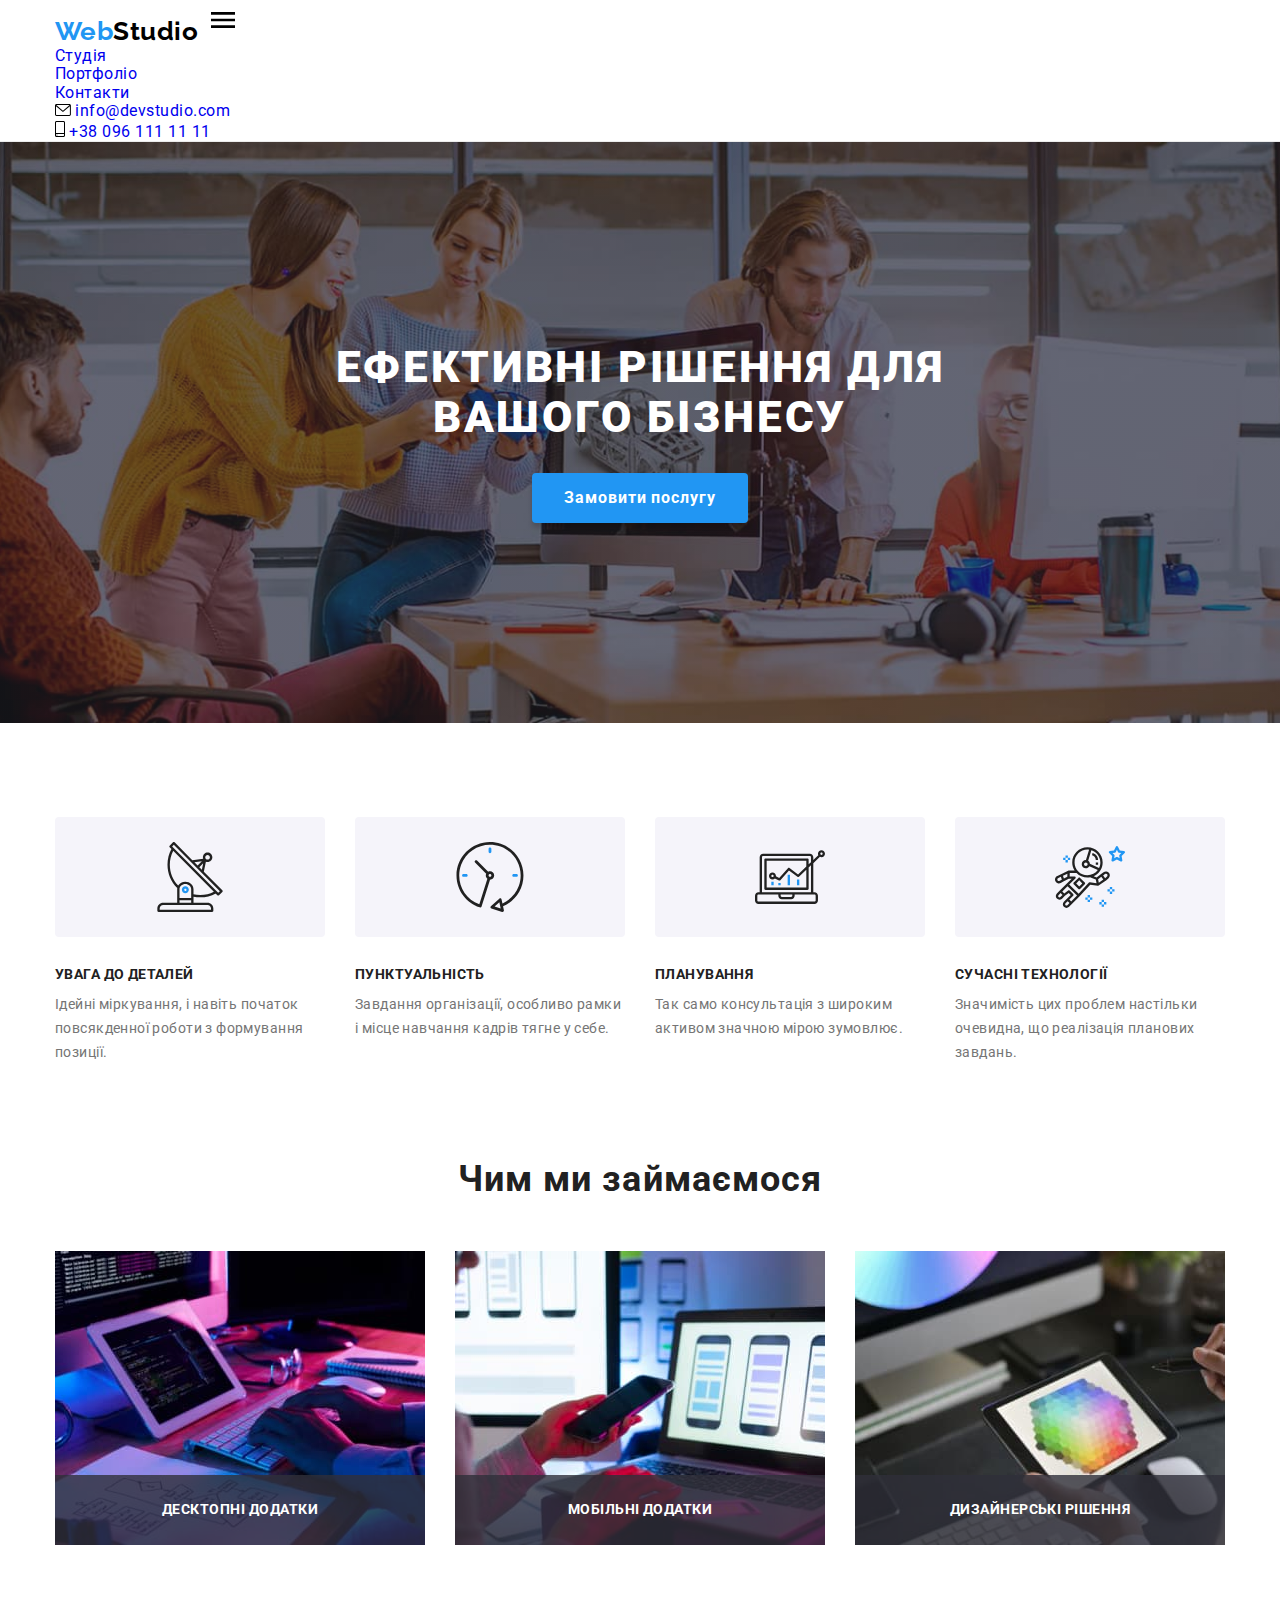
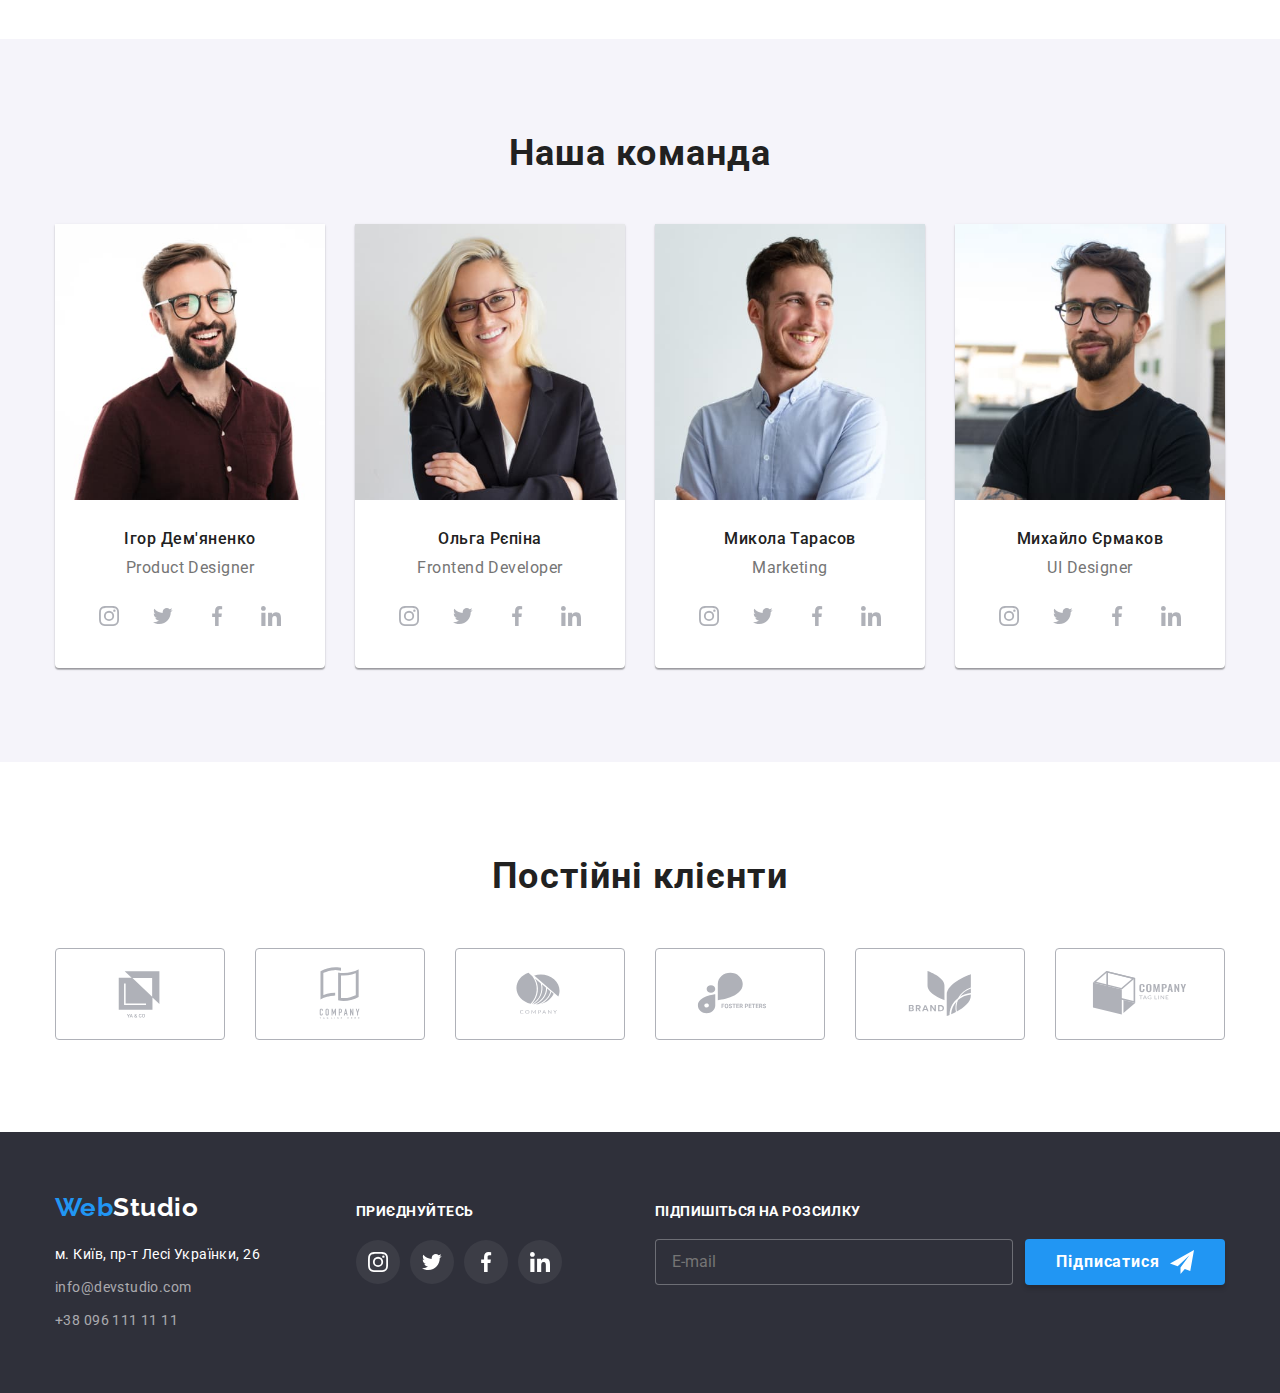
==== commit 554d815e: "Summary (required)" ====
--- a/index.html
+++ b/index.html
@@ -27,7 +27,7 @@
             >Web<span class="header__logo logo--black">Studio</span></a
           >
           <!-- Бургер кнопка -->
-          <button type="button" class="menu-button is-open">
+          <button type="button" class="menu-button is-open" js-open-menu>
             <svg
               width="40px"
               height="40px"
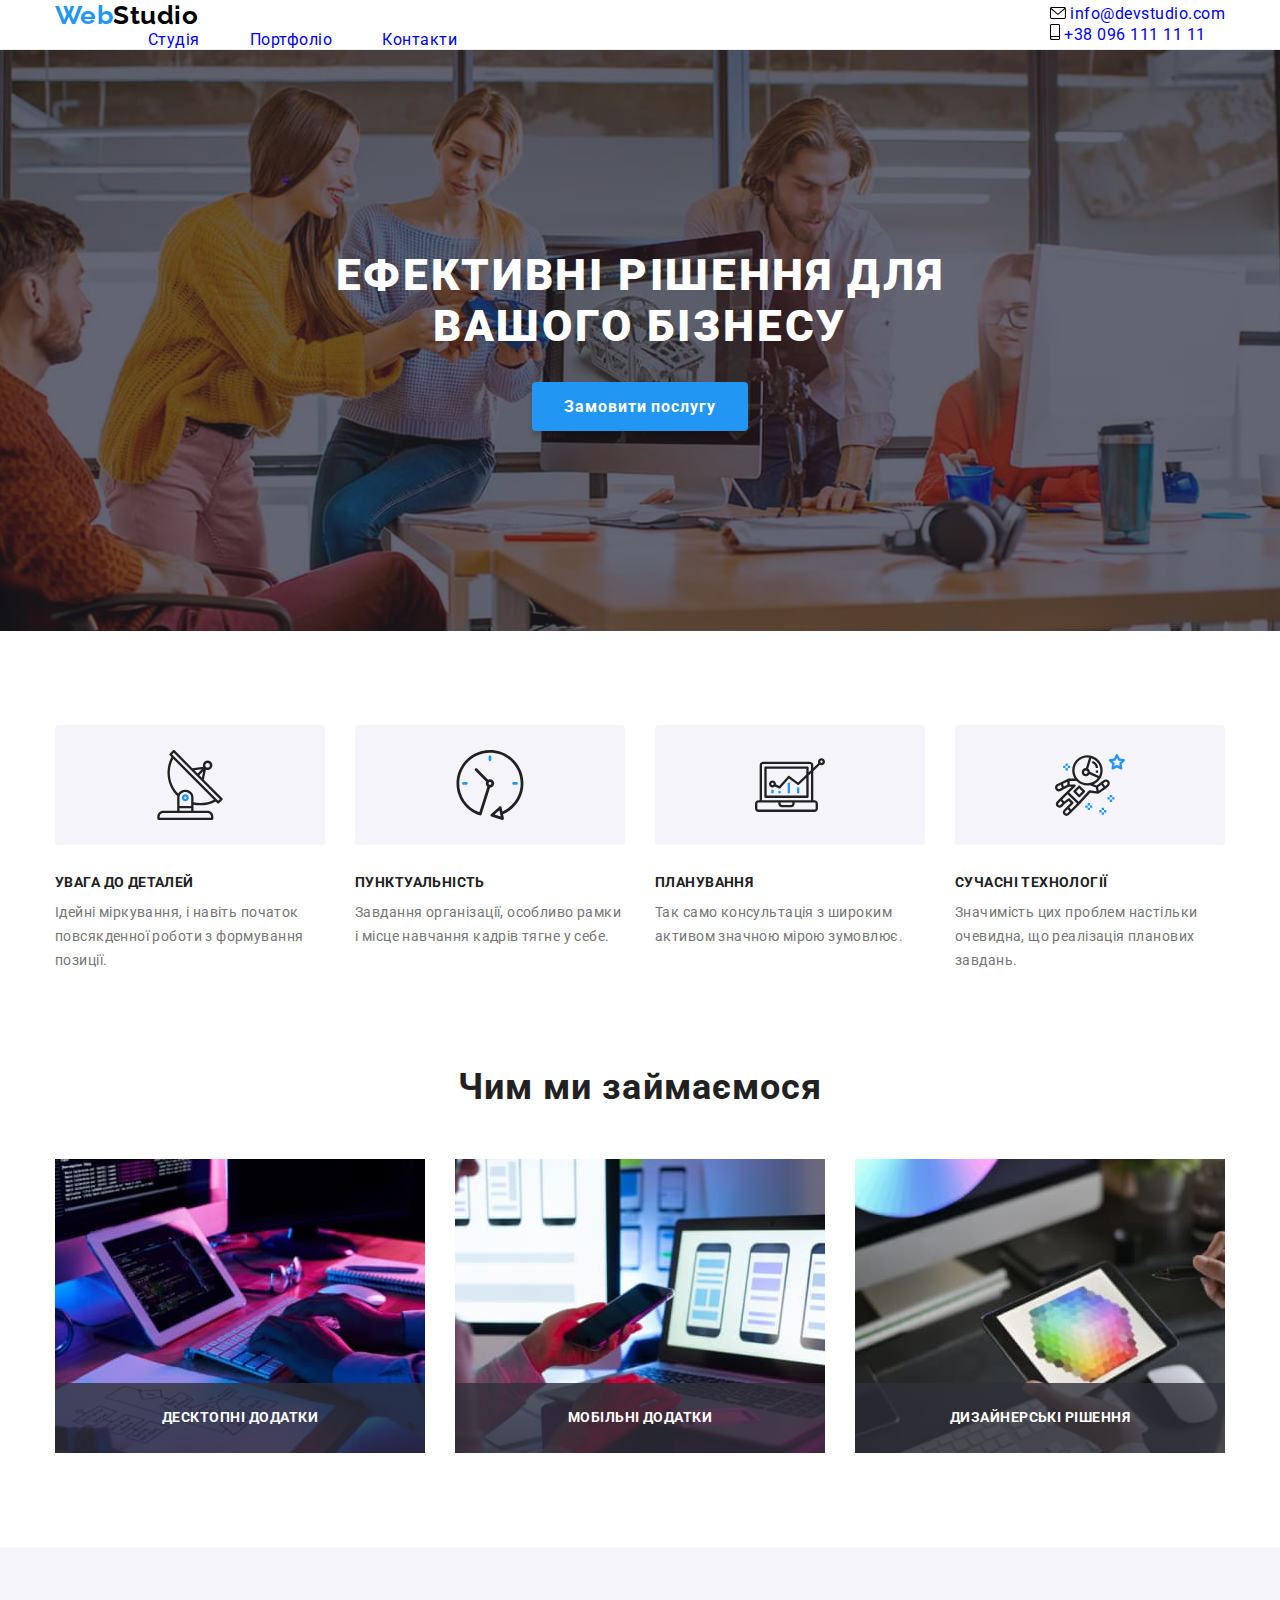
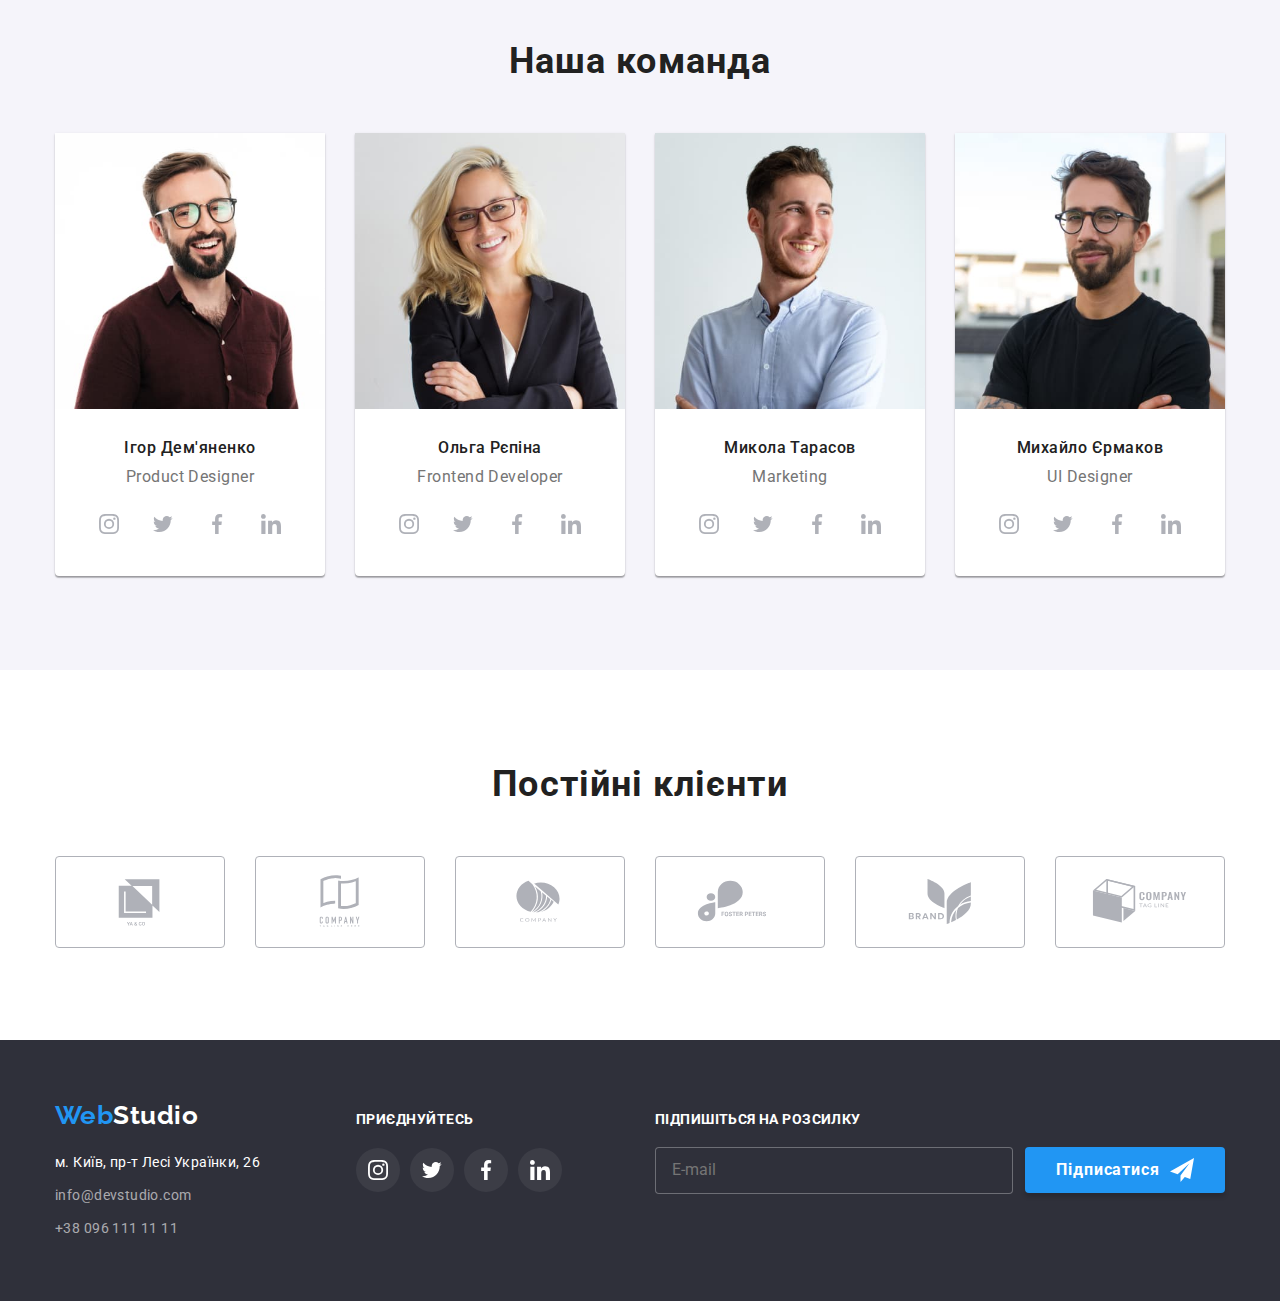
==== commit e3ae99a6: "Summary (required)" ====
--- a/index.html
+++ b/index.html
@@ -26,23 +26,84 @@
           <a class="header__logo link" href="index.html"
             >Web<span class="header__logo logo--black">Studio</span></a
           >
-          <!-- Бургер кнопка -->
-          <button type="button" class="menu-button is-open" js-open-menu>
-            <svg
-              width="40px"
-              height="40px"
-              aria-label="Перемикач мобільного меню"
-            >
-              <use
-                class="icon-cross"
-                href="./images/symbol-defs.svg#icon-cross"
-              ></use>
-              <use
-                class="icon-menu"
-                href="./images/symbol-defs.svg#icon-menu"
-              ></use>
+          <!-- Мобільне меню -->
+          <button
+            class="menu-toggle js-open-menu"
+            aria-expanded="false"
+            aria-controls="mobile-menu"
+          >
+            <svg width="40" height="40">
+              <use href="./images/symbol-defs.svg#icon-menu"></use>
             </svg>
           </button>
+          <div class="menu-container js-menu-container" id="mobile-menu">
+            <button class="menu-toggle js-close-menu">
+              <svg width="40" height="40">
+                <use href="./images/symbol-defs.svg#icon-cross"></use>
+              </svg>
+            </button>
+            <ul class="mobile-nav list">
+              <li>
+                <a class="mobile-nav__link link active" href="./index.html"
+                  >Студія</a
+                >
+              </li>
+              <li><a class="mobile-nav__link link" href="">Портфоліо</a></li>
+              <li><a class="mobile-nav__link link" href="">Контакти</a></li>
+            </ul>
+            <ul class="mobile-contacts list">
+              <li>
+                <a class="mobile-contacts-phone link" href="tel:+380961111111"
+                  >+38 096 111 11 11</a
+                >
+              </li>
+              <li>
+                <a
+                  class="mobile-contacts-email link"
+                  href="mailto:info@devstudio.com"
+                  >info@devstudio.com</a
+                >
+              </li>
+            </ul>
+            <ul class="mobile-social list">
+              <li>
+                <a
+                  class="mobile-social__link link"
+                  href="https://www.instagram.com/"
+                  target="_blank"
+                  rel="noopener noreferrer"
+                  >Instagram</a
+                >
+              </li>
+              <li>
+                <a
+                  class="mobile-social__link link"
+                  href="https://www.twitter.com/"
+                  target="_blank"
+                  rel="noopener noreferrer"
+                  >Twitter</a
+                >
+              </li>
+              <li>
+                <a
+                  class="mobile-social__link link"
+                  href="https://www.facebook.com/"
+                  target="_blank"
+                  rel="noopener noreferrer"
+                  >Facebook</a
+                >
+              </li>
+              <li>
+                <a
+                  class="mobile-social__link link"
+                  href="https://www.linkedin.com/"
+                  target="_blank"
+                  rel="noopener noreferrer"
+                  >LinkedIn</a
+                >
+              </li>
+            </ul>
+          </div>
           <!--Навігація-->
           <ul class="nav list">
             <li class="nav__item">
--- a/css/main.min.css
+++ b/css/main.min.css
@@ -1 +1 @@
-:root{--primary-text-color: #212121;--secondary-text-color: #757575;--white-text-color: #ffffff;--accent-color: #2196f3;--black-logo-color: #000000;--white-background-color: #ffffff;--hero-background-color: #2f303a;--team-background-color: #f5f4fa;--footer-text-color: rgba(255, 255, 255, 0.6)}body{font-family:Roboto,sans-serif;letter-spacing:.03em;background-color:var(--white-background-color);color:var(--primary-text-color)}h1,h2,h3,p{margin:0;padding:0}ul,li{margin:0;padding:0}.list{list-style:none}.link{text-decoration:none}.visually-hidden{position:absolute;white-space:nowrap;width:1px;height:1px;overflow:hidden;border:0;padding:0;clip:rect(0 0 0 0);-webkit-clip-path:inset(50%);clip-path:inset(50%);margin:-1px}img{display:block;max-width:100%;height:auto}.container{width:100%;margin-left:auto;margin-right:auto;padding-left:15px;padding-right:15px}@media screen and (min-width: 480px){.container{width:480px}}@media screen and (min-width: 768px){.container{width:768px}}@media screen and (min-width: 1200px){.container{width:1200px}}.section{padding-top:94px;padding-bottom:94px}.hero__btn{font-family:inherit;font-weight:700;font-size:16px;line-height:1.87;letter-spacing:.06em;background-color:var(--accent-color);color:var(--white-text-color);cursor:pointer;box-shadow:0px 4px 4px rgba(0,0,0,.15);border-radius:4px;border:none;padding:10px 32px;transition:color 250ms cubic-bezier(0.4, 0, 0.2, 1),bacground-color 250ms cubic-bezier(0.4, 0, 0.2, 1),box-shadow 250ms cubic-bezier(0.4, 0, 0.2, 1)}.hero__btn:hover,.hero__btn:focus{background-color:var(--white-text-color);color:var(--accent-color)}.footer-form__btn{width:200px;display:inline-flex;align-items:center;justify-content:center;border:none;margin:0;padding:8px 28px;border-radius:4px;background-color:var(--accent-color);box-shadow:0px 4px 4px rgba(0,0,0,.15);color:var(--white-text-color);font-weight:700;font-size:16px;line-height:1.87;letter-spacing:.06em;cursor:pointer}@media screen and (min-width: 1200px){.footer-form__btn{margin-left:12px}}.icon-send{margin-left:10px}.modal-form__btn{margin:0 auto;padding:10px 56px;border:none;border-radius:4px;font-weight:700;font-size:16px;line-height:1.87;letter-spacing:.06em;cursor:pointer;background-color:var(--accent-color);box-shadow:0px 4px 4px rgba(0,0,0,.15);color:var(--white-text-color);transition:background-color 250ms cubic-bezier(0.4, 0, 0.2, 1)}.modal-form__btn:hover,.modal-form__btn:focus{background-color:#188ce8}.close-btn{position:absolute;right:8px;top:8px;background-color:rgba(0,0,0,0);border-radius:50%;width:30px;height:30px;border:1px solid rgba(0,0,0,.1);cursor:pointer}.close-btn:hover .modal-icon{fill:var(--accent-color);transition:fill 250ms cubic-bezier(0.4, 0, 0.2, 1)}.btn{display:flex;flex-wrap:wrap;justify-content:flex-start;margin-bottom:40px;grid-gap:8px;grid-row-gap:15px}@media(min-width: 768px){.btn{justify-content:center;margin-bottom:30px}}@media(min-width: 1200px){.btn{margin-bottom:50px}}.btn__item:not(:last-child){margin-right:8px}.btn__category{font-family:inherit;font-weight:500;font-size:16px;line-height:1.63;text-align:center;letter-spacing:.03em;background-color:var(--team-background-color);color:var(--primary-text-color);cursor:pointer;display:inline-block;min-width:73px;border-radius:4px;border:1px solid rgba(0,0,0,0);padding:6px 22px;transition:background-color 250ms cubic-bezier(0.4, 0, 0.2, 1),color 250ms cubic-bezier(0.4, 0, 0.2, 1),box-shadow 250ms cubic-bezier(0.4, 0, 0.2, 1)}.btn__category:hover,.btn__category:focus{background-color:var(--accent-color);color:var(--white-text-color);box-shadow:0px 3px 1px rgba(0,0,0,.1),0px 1px 2px rgba(0,0,0,.08),0px 2px 2px rgba(0,0,0,.12)}.checkbox__icon-check,.checkbox__label,.footer-social__link,.client__link,.worker__social-link,.work__text,.features__fon,.modal-form__btn,.close-btn{display:flex;justify-content:center;align-items:center}.header{background-color:var(--white-background-color);border-bottom:1px solid #ececec}.header__logo{width:145px;font-family:"Raleway";font-style:normal;font-weight:700;font-size:26px;line-height:1.19;color:var(--accent-color)}.logo--black{color:var(--black-logo-color)}.logo--white{color:var(--white-text-color)}.menu-button{display:inline-flex;margin:0;padding:0;border:none;background-color:var(--white-background-color)}.menu-button .icon-cross{display:none}.menu-button .is-open .icon-cross{display:block}.menu-button .is-open .icon-menu{display:none}.hero{background-color:var(--hero-background-color);text-align:center;padding-top:118px;padding-bottom:118px;margin-left:auto;margin-right:auto;background-image:linear-gradient(to right, rgba(47, 48, 58, 0.4), rgba(47, 48, 58, 0.4)),url("../images/Hero-mobile.jpg");background-repeat:no-repeat;background-position:center;background-size:cover}@media screen and (min-width: 1200px){.hero{padding-top:200px;padding-bottom:200px;max-width:1600px}}@media screen and (min-device-pixel-ratio: 2),screen and (-webkit-min-device-pixel-ratio: 2),screen and (min-resolution: 192dpi),screen and (min-resolution: 2dppx){.hero{background-image:linear-gradient(to right, rgba(47, 48, 58, 0.4), rgba(47, 48, 58, 0.4)),url("../images/Hero-mobile_2x.jpg");background-repeat:no-repeat;background-position:center;background-size:cover}}@media(min-width: 469px){.hero{background-image:linear-gradient(to right, rgba(47, 48, 58, 0.4), rgba(47, 48, 58, 0.4)),url("../images/Hero-tab.jpg");background-repeat:no-repeat;background-position:center;background-size:cover}}@media screen and (min-width: 469px)and (min-device-pixel-ratio: 2),screen and (min-width: 469px)and (-webkit-min-device-pixel-ratio: 2),screen and (min-width: 469px)and (min-resolution: 192dpi),screen and (min-width: 469px)and (min-resolution: 2dppx){.hero{background-image:linear-gradient(to right, rgba(47, 48, 58, 0.4), rgba(47, 48, 58, 0.4)),url("../images/Hero-tab_2x.jpg");background-repeat:no-repeat;background-position:center;background-size:cover}}@media(min-width: 769px){.hero{background-image:linear-gradient(to right, rgba(47, 48, 58, 0.4), rgba(47, 48, 58, 0.4)),url("../images/Hero-desk.jpg");background-repeat:no-repeat;background-position:center;background-size:cover}}@media screen and (min-width: 769px)and (min-device-pixel-ratio: 2),screen and (min-width: 769px)and (-webkit-min-device-pixel-ratio: 2),screen and (min-width: 769px)and (min-resolution: 192dpi),screen and (min-width: 769px)and (min-resolution: 2dppx){.hero{background-image:linear-gradient(to right, rgba(47, 48, 58, 0.4), rgba(47, 48, 58, 0.4)),url("../images/Hero-desk_2x.jpg");background-repeat:no-repeat;background-position:center;background-size:cover}}.hero__title{font-weight:900;font-size:26px;line-height:1,61;text-align:center;letter-spacing:.06em;text-transform:uppercase;color:var(--white-text-color);width:360px;margin-top:0;margin-bottom:30px;margin-left:auto;margin-right:auto}@media screen and (min-width: 1200px){.hero__title{font-size:44px;line-height:1,36;width:696px;margin-top:0;margin-bottom:30px;margin-left:auto;margin-right:auto}}.features{padding-top:60px;padding-bottom:60px}@media screen and (min-width: 1200px){.features{padding-top:94px;padding-bottom:94px}}.features__list{display:flex;flex-wrap:wrap;justify-content:center;grid-gap:30px}@media screen and (min-width: 480px){.features__item{width:450px}}@media screen and (min-width: 768px){.features__item{width:354px}}@media screen and (min-width: 1200px){.features__item{width:270px}}.features__fon{height:120px;margin-bottom:30px;background-color:var(--team-background-color);border-radius:4px}@media screen and (min-width: 480px){.features__fon{width:450px}}@media screen and (min-width: 768px){.features__fon{width:354px}}@media screen and (min-width: 1200px){.features__fon{width:270px}}.features__title{margin-bottom:10px;font-weight:700;font-size:14px;line-height:1.14;letter-spacing:.03em;text-transform:uppercase;color:var(--primary-text-color);margin-bottom:10px}@media screen and (max-width: 767px){.features__title{text-align:center}}@media screen and (min-width: 768px){.features__title{text-align:left}}@media screen and (min-width: 1200px){.features__title{text-align:left}}.features__text{font-weight:400;font-size:14px;line-height:1.71;letter-spacing:.03em;color:var(--secondary-text-color)}.work{padding-bottom:94px}@media screen and (max-width: 1199px){.work{display:none}}.work__list{display:flex}.work__item:not(:last-child){margin-right:30px}.section__title{font-weight:700;font-size:36px;line-height:1.16;text-align:center;letter-spacing:.03em;color:var(--primary-text-color);margin-bottom:50px}@media screen and (max-width: 1199px){.section__title{margin-bottom:30px}}.work__item{position:relative}.work__text{width:100%;position:absolute;bottom:0;left:0;height:70px;font-weight:700;font-size:14px;line-height:1.14;text-align:center;text-transform:uppercase;color:var(--white-text-color);background-color:rgba(47,48,58,.8)}.team{padding-top:60px;padding-bottom:60px;background-color:var(--team-background-color)}@media screen and (min-width: 1200px){.team{padding-top:94px;padding-bottom:94px}}.team__list{display:flex;flex-wrap:wrap;justify-content:center;align-items:center;grid-gap:30px}.team__item{background:#fff;box-shadow:0px 1px 3px rgba(0,0,0,.12),0px 1px 1px rgba(0,0,0,.14),0px 2px 1px rgba(0,0,0,.2);border-radius:0px 0px 4px 4px}@media screen and (max-width: 479px){.team__item{width:450px}}@media screen and (min-width: 480px){.team__item{width:450px}}@media screen and (min-width: 768px){.team__item{width:354px}}@media screen and (min-width: 1200px){.team__item{width:270px}}.worker{padding-top:30px;padding-bottom:24px}@media screen and (min-width: 1200px){.worker{padding:30px 0px}}.worker__title{font-weight:500;font-size:16px;line-height:1.18;text-align:center;letter-spacing:.03em;color:var(--primary-text-color);margin-bottom:10px}.worker__prof{font-weight:400;font-size:16px;line-height:1.18;text-align:center;letter-spacing:.03em;color:var(--secondary-text-color);margin-bottom:16px}.worker__social-list{display:flex;justify-content:center;align-items:center;padding:0px 32px;list-style:none}@media screen and (min-width: 1200px){.worker__social-list{justify-content:space-between}}.worker__social-item{width:44px;height:44px}@media screen and (max-width: 1199px){.worker__social-item{margin:0 5px}}.worker__social-link{width:44px;height:44px;border-radius:50%;color:#afb1b8;transition:background-color 250ms cubic-bezier(0.4, 0, 0.2, 1),color 250ms cubic-bezier(0.4, 0, 0.2, 1)}.worker__social-link:hover{color:#fff;background-color:var(--accent-color)}.worker__social-icon{fill:currentColor}.client{padding-top:60px;padding-bottom:60px}@media screen and (min-width: 1200px){.client{padding-top:94px;padding-bottom:94px}}.client__list{display:flex;justify-content:center;align-items:center;flex-wrap:wrap;grid-gap:30px}@media screen and (min-width: 1200px){.client__list{flex-wrap:nowrap}}.client__item{border-radius:4px;height:90px}@media screen and (min-width: 480px){.client__item{width:210px}}@media screen and (min-width: 768px){.client__item{width:226px}}@media screen and (min-width: 1200px){.client__item{width:170px}}.client__link{height:92px;border-radius:4px;border:1px solid #afb1b8;color:#afb1b8;fill:currentColor;transition:color 250ms cubic-bezier(0.4, 0, 0.2, 1),border-color 250ms cubic-bezier(0.4, 0, 0.2, 1)}.client__link:hover,.client__link:focus{color:var(--accent-color);border-color:var(--accent-color)}.footer{background-color:var(--hero-background-color);padding-top:60px;padding-bottom:60px;text-align:center}@media screen and (min-width: 1200px){.footer{text-align:left}}.footer__logo{font-family:"Raleway";font-style:normal;font-weight:700;font-size:26px;line-height:1.19;color:var(--accent-color);display:inline-block;margin-bottom:20px}.footer__position{display:block;margin:0;padding:0;list-style:none}@media screen and (min-width: 1200px){.footer__position{display:flex}}@media(min-width: 768px){.footer__position{display:flex;align-items:baseline;justify-content:space-around;flex-wrap:wrap;row-gap:60px}}@media screen and (min-width: 1200px){.footer__position-contact{width:231px}}.footer-contact__item:not(:last-child){margin-bottom:8px}@media screen and (min-width: 1200px){.footer-contact__item:not(:last-child){margin-bottom:9px}}.footer-contact__address{font-family:"Roboto";font-style:normal;font-weight:400;font-size:14px;line-height:1.71;letter-spacing:.03em;color:var(--white-text-color);transition:color 250ms cubic-bezier(0.4, 0, 0.2, 1)}.footer-contact__address:hover,.footer-contact__address:focus{color:var(--accent-color)}.footer-contact__link{font-family:"Roboto";font-style:normal;font-weight:400;font-size:14px;line-height:1.71;letter-spacing:.03em;color:var(--footer-text-color);transition:color 250ms cubic-bezier(0.4, 0, 0.2, 1)}.footer-contact__link:hover,.footer-contact__link:focus{color:var(--accent-color)}@media screen and (max-width: 767px){.footer-social__networks{margin:60px}}@media screen and (min-width: 1200px){.footer-social__networks{margin-left:70px;width:206px}}.footer-social__title{padding:0px 0px 0px 0px;margin-top:10px;margin-bottom:20px;font-weight:700;font-size:14px;line-height:1.14;text-transform:uppercase;color:var(--white-text-color)}@media screen and (max-width: 1199px){.footer-social__item{padding:0 5px}}.footer-social__list{list-style:none;justify-content:center;align-items:center;display:flex;padding:0;margin-top:0}@media screen and (min-width: 1200px){.footer-social__list{justify-content:space-between}}.footer-social__link{width:44px;height:44px;border-radius:50%;color:var(--white-text-color);background-color:rgba(255,255,255,.062745098);transition:background-color 250ms cubic-bezier(0.4, 0, 0.2, 1)}.footer-social__link:hover{background-color:var(--accent-color)}.footer-social__icon{fill:currentColor}@media screen and (min-width: 1200px){.footer-form__container{margin-left:93px;padding-top:10px}}@media screen and (min-width: 768px){.footer-form{display:flex;flex-direction:column;align-items:center}}@media screen and (min-width: 1200px){.footer-form{display:block}}.footer-form__text{padding:0px 0px 0px 0px;margin-bottom:20px;font-weight:700;font-size:14px;line-height:16px;letter-spacing:.03em;text-transform:uppercase;color:var(--white-text-color)}.footer-form__input{margin-bottom:20px;width:100%;padding:13px 16px;border-radius:4px;border:1px solid rgba(255,255,255,.3);background-color:var(--hero-background-color);color:var(--white-text-color)}@media screen and (min-width: 768px){.footer-form__input{width:450px}}@media screen and (min-width: 1200px){.footer-form__input{width:358px}}.footer__input::-moz-placeholder{font-size:16px;line-height:1.25;color:rgba(255,255,255,.6)}.footer__input:-ms-input-placeholder{font-size:16px;line-height:1.25;color:rgba(255,255,255,.6)}.footer__input::placeholder{font-size:16px;line-height:1.25;color:rgba(255,255,255,.6)}.gallery{padding-top:60px;padding-bottom:60px}@media screen and (min-width: 1200px){.gallery{padding-top:94px;padding-bottom:94px}}.portfolio{display:grid;grid-template-columns:auto;gap:30px 30px;align-items:stretch}@media screen and (min-width: 480px){.portfolio{grid-template-columns:auto}}@media screen and (min-width: 768px){.portfolio{grid-template-columns:auto auto}}@media screen and (min-width: 1200px){.portfolio{grid-template-columns:auto auto auto}}.portfolio__link{display:block;transition:box-shadow 250ms cubic-bezier(0.4, 0, 0.2, 1)}.portfolio__link:hover,.portfolio__link:focus{box-shadow:0px 1px 1px rgba(0,0,0,.12),0px 4px 4px rgba(0,0,0,.06),1px 4px 6px rgba(0,0,0,.16)}.portfolio__link:hover .thumb__text{transform:translateY(0)}.thumb{position:relative;overflow:hidden}.thumb__text{position:absolute;top:0;left:0;width:100%;height:100%;padding:63px 24px;background:rgba(33,150,243,.9);color:var(--white-text-color);font-size:18px;line-height:1.56;letter-spacing:.03em;transform:translateY(101%);transition:transform 250ms cubic-bezier(0.4, 0, 0.2, 1)}.gallery-text{border:1px solid #eee;border-top:rgba(0,0,0,0);padding:20px 24px}.gallery-text__title{font-weight:700;font-size:18px;line-height:2;letter-spacing:.06em;color:var(--primary-text-color);margin-bottom:4px}.gallery-text__description{font-weight:400;font-size:16px;line-height:1.87;letter-spacing:.03em;color:var(--secondary-text-color)}.backdrop{position:fixed;top:0;left:0;width:100%;height:100%;background:rgba(0,0,0,.2);transition:opacity 250ms cubic-bezier(0.4, 0, 0.2, 1),visibility 250ms cubic-bezier(0.4, 0, 0.2, 1)}.backdrop.is-hidden{opacity:0;visibility:hidden;pointer-events:none;transition:opacity 250ms cubic-bezier(0.4, 0, 0.2, 1),visibility 250ms cubic-bezier(0.4, 0, 0.2, 1)}.backdrop.is-hidden .modal{transform:translate(-50%, -50%) scale(2);transition:transform 250ms cubic-bezier(0.4, 0, 0.2, 1)}.modal{position:absolute;top:50%;left:50%;padding:40px;width:450px;height:609px;background:var(--white-background-color);box-shadow:0px 1px 3px rgba(0,0,0,.12),0px 1px 1px rgba(0,0,0,.14),0px 2px 1px rgba(0,0,0,.2);border-radius:4px;transform:translate(-50%, -50%) scale(1);transition:transform 250ms cubic-bezier(0.4, 0, 0.2, 1)}@media screen and (max-width: 479px){.modal{width:320px;height:609px;padding:40px 20px}}@media screen and (min-width: 1200px){.modal{width:528px;height:581px}}.modal-form__title{margin-bottom:12px;font-weight:700;font-size:20px;line-height:1,15;text-align:center;letter-spacing:.03em;color:var(--primary-text-color)}.modal-form__field{position:relative;display:flex;flex-direction:column;margin-bottom:10px}.modal-form__field:nth-child(5){margin-bottom:20px}.modal-form__label{margin-bottom:4px;font-weight:400;font-size:14px;line-height:1,17;letter-spacing:.01em;color:var(--secondary-text-color)}.modal-form__input{width:100%;margin:0;padding:10px 42px;border:1px solid rgba(33,33,33,.2);border-radius:4px;transition:border-color 250ms cubic-bezier(0.4, 0, 0.2, 1)}.modal-form__input:hover,.modal-form__input:focus{outline:none;border-color:var(--accent-color)}.modal-form__input-icon{position:absolute;top:50%;left:15px;transform:translateY(25%);display:inline-block;width:12px;height:12px;transition:fill 250ms cubic-bezier(0.4, 0, 0.2, 1)}.modal-form__input:hover+.modal-form__input-icon,.modal-form__input:focus+.modal-form__input-icon{fill:var(--accent-color)}.comment{resize:none;height:120px;padding:12px 16px;border:1px solid rgba(33,33,33,.2);border-radius:4px;transition:border-color 250ms cubic-bezier(0.4, 0, 0.2, 1)}.comment:hover,.comment:focus{outline:none;border-color:var(--accent-color)}.comment::-moz-placeholder{font-weight:400;font-size:12px;line-height:1,17;letter-spacing:.01em;color:rgba(117,117,117,.5)}.comment:-ms-input-placeholder{font-weight:400;font-size:12px;line-height:1,17;letter-spacing:.01em;color:rgba(117,117,117,.5)}.comment::placeholder{font-weight:400;font-size:12px;line-height:1,17;letter-spacing:.01em;color:rgba(117,117,117,.5)}.modal-form__checkbox{display:flex;align-items:center;justify-content:center;margin-bottom:30px}.checkbox__input{-webkit-appearance:none;-moz-appearance:none;appearance:none}.checkbox__label{font-size:12px;line-height:1,19;color:var(--secondary-text-color)}@media screen and (max-width: 479px){.checkbox__label{font-size:9px;line-height:1,19}}@media screen and (min-width: 1200px){.checkbox__label{font-size:14px;line-height:1,71}}.checkbox__input:checked+.checkbox__icon-check{background-color:#2196f3;border:none;transition:background-color 250ms cubic-bezier(0.4, 0, 0.2, 1)}.checkbox__icon-check{width:16px;height:15px;border:1px solid var(--primary-text-color);border-radius:2px;margin-right:7px;fill:var(--white-background-color)}.checkbox__link{margin-left:4px;font-style:normal;font-weight:400;letter-spacing:.03em;-webkit-text-decoration-line:underline;text-decoration-line:underline;font-size:12px;line-height:1,19;color:#2196f3}@media screen and (max-width: 479px){.checkbox__link{font-size:9px;line-height:1,19}}@media screen and (min-width: 1200px){.checkbox__link{font-size:14px;line-height:1.71}}/*# sourceMappingURL=main.min.css.map */+:root{--primary-text-color: #212121;--secondary-text-color: #757575;--white-text-color: #ffffff;--accent-color: #2196f3;--black-logo-color: #000000;--white-background-color: #ffffff;--hero-background-color: #2f303a;--team-background-color: #f5f4fa;--footer-text-color: rgba(255, 255, 255, 0.6)}body{font-family:Roboto,sans-serif;letter-spacing:.03em;background-color:var(--white-background-color);color:var(--primary-text-color)}h1,h2,h3,p{margin:0;padding:0}ul,li{margin:0;padding:0}.list{list-style:none}.link{text-decoration:none}.visually-hidden{position:absolute;white-space:nowrap;width:1px;height:1px;overflow:hidden;border:0;padding:0;clip:rect(0 0 0 0);-webkit-clip-path:inset(50%);clip-path:inset(50%);margin:-1px}img{display:block;max-width:100%;height:auto}.container{width:100%;margin-left:auto;margin-right:auto;padding-left:15px;padding-right:15px}@media screen and (min-width: 480px){.container{width:480px}}@media screen and (min-width: 768px){.container{width:768px}}@media screen and (min-width: 1200px){.container{width:1200px}}.section{padding-top:94px;padding-bottom:94px}.hero__btn{font-family:inherit;font-weight:700;font-size:16px;line-height:1.87;letter-spacing:.06em;background-color:var(--accent-color);color:var(--white-text-color);cursor:pointer;box-shadow:0px 4px 4px rgba(0,0,0,.15);border-radius:4px;border:none;padding:10px 32px;transition:color 250ms cubic-bezier(0.4, 0, 0.2, 1),bacground-color 250ms cubic-bezier(0.4, 0, 0.2, 1),box-shadow 250ms cubic-bezier(0.4, 0, 0.2, 1)}.hero__btn:hover,.hero__btn:focus{background-color:var(--white-text-color);color:var(--accent-color)}.footer-form__btn{width:200px;display:inline-flex;align-items:center;justify-content:center;border:none;margin:0;padding:8px 28px;border-radius:4px;background-color:var(--accent-color);box-shadow:0px 4px 4px rgba(0,0,0,.15);color:var(--white-text-color);font-weight:700;font-size:16px;line-height:1.87;letter-spacing:.06em;cursor:pointer}@media screen and (min-width: 1200px){.footer-form__btn{margin-left:12px}}.icon-send{margin-left:10px}.modal-form__btn{margin:0 auto;padding:10px 56px;border:none;border-radius:4px;font-weight:700;font-size:16px;line-height:1.87;letter-spacing:.06em;cursor:pointer;background-color:var(--accent-color);box-shadow:0px 4px 4px rgba(0,0,0,.15);color:var(--white-text-color);transition:background-color 250ms cubic-bezier(0.4, 0, 0.2, 1)}.modal-form__btn:hover,.modal-form__btn:focus{background-color:#188ce8}.close-btn{position:absolute;right:8px;top:8px;background-color:rgba(0,0,0,0);border-radius:50%;width:30px;height:30px;border:1px solid rgba(0,0,0,.1);cursor:pointer}.close-btn:hover .modal-icon{fill:var(--accent-color);transition:fill 250ms cubic-bezier(0.4, 0, 0.2, 1)}.btn{display:flex;flex-wrap:wrap;justify-content:flex-start;margin-bottom:40px;grid-gap:8px;grid-row-gap:15px}@media(min-width: 768px){.btn{justify-content:center;margin-bottom:30px}}@media(min-width: 1200px){.btn{margin-bottom:50px}}.btn__item:not(:last-child){margin-right:8px}.btn__category{font-family:inherit;font-weight:500;font-size:16px;line-height:1.63;text-align:center;letter-spacing:.03em;background-color:var(--team-background-color);color:var(--primary-text-color);cursor:pointer;display:inline-block;min-width:73px;border-radius:4px;border:1px solid rgba(0,0,0,0);padding:6px 22px;transition:background-color 250ms cubic-bezier(0.4, 0, 0.2, 1),color 250ms cubic-bezier(0.4, 0, 0.2, 1),box-shadow 250ms cubic-bezier(0.4, 0, 0.2, 1)}.btn__category:hover,.btn__category:focus{background-color:var(--accent-color);color:var(--white-text-color);box-shadow:0px 3px 1px rgba(0,0,0,.1),0px 1px 2px rgba(0,0,0,.08),0px 2px 2px rgba(0,0,0,.12)}.checkbox__icon-check,.checkbox__label,.footer-social__link,.client__link,.worker__social-link,.work__text,.features__fon,.modal-form__btn,.close-btn{display:flex;justify-content:center;align-items:center}.header{background-color:var(--white-background-color);border-bottom:1px solid #ececec}@media screen and (max-width: 767px){.header__section{padding-top:10px;padding-bottom:10px}}@media screen and (min-width: 768px){.header__section{display:flex;align-items:center;justify-content:space-between}}@media screen and (max-width: 767px){.nav{display:none}}@media screen and (min-width: 768px){.nav{display:flex;gap:50px}}@media screen and (min-width: 1200px){.nav{margin-left:93px}}@media screen and (max-width: 767px){.contact{display:none}}@media screen and (min-width: 768px)and (max-width: 1199px){.contact{flex-direction:column;gap:10px}}@media screen and (min-width: 1200px){.contact{gap:30px}}@media screen and (max-width: 767px){.menu-toggle{display:inline-flex;margin:0;padding:0;border:none;background-color:rgba(0,0,0,0);cursor:pointer;outline:none}}@media screen and (min-width: 768px){.menu-toggle{display:none}}@media screen and (max-width: 767px){.menu-container{position:fixed;top:0;left:0;width:100vw;height:100vh;padding:48px 0 0 40px}}@media screen and (min-width: 768px){.menu-container{display:none}}.menu-container.is-open{transform:translateY(0)}.menu-container .menu-toggle{position:absolute;top:10px;right:15px}.menu-container .menu-toggle:hover{fill:#2196f3}.header__logo{width:145px;font-family:"Raleway";font-style:normal;font-weight:700;font-size:26px;line-height:1.19;color:var(--accent-color)}.logo--black{color:var(--black-logo-color)}.logo--white{color:var(--white-text-color)}.hero{background-color:var(--hero-background-color);text-align:center;padding-top:118px;padding-bottom:118px;margin-left:auto;margin-right:auto;background-image:linear-gradient(to right, rgba(47, 48, 58, 0.4), rgba(47, 48, 58, 0.4)),url("../images/Hero-mobile.jpg");background-repeat:no-repeat;background-position:center;background-size:cover}@media screen and (min-width: 1200px){.hero{padding-top:200px;padding-bottom:200px;max-width:1600px}}@media screen and (min-device-pixel-ratio: 2),screen and (-webkit-min-device-pixel-ratio: 2),screen and (min-resolution: 192dpi),screen and (min-resolution: 2dppx){.hero{background-image:linear-gradient(to right, rgba(47, 48, 58, 0.4), rgba(47, 48, 58, 0.4)),url("../images/Hero-mobile_2x.jpg");background-repeat:no-repeat;background-position:center;background-size:cover}}@media(min-width: 469px){.hero{background-image:linear-gradient(to right, rgba(47, 48, 58, 0.4), rgba(47, 48, 58, 0.4)),url("../images/Hero-tab.jpg");background-repeat:no-repeat;background-position:center;background-size:cover}}@media screen and (min-width: 469px)and (min-device-pixel-ratio: 2),screen and (min-width: 469px)and (-webkit-min-device-pixel-ratio: 2),screen and (min-width: 469px)and (min-resolution: 192dpi),screen and (min-width: 469px)and (min-resolution: 2dppx){.hero{background-image:linear-gradient(to right, rgba(47, 48, 58, 0.4), rgba(47, 48, 58, 0.4)),url("../images/Hero-tab_2x.jpg");background-repeat:no-repeat;background-position:center;background-size:cover}}@media(min-width: 769px){.hero{background-image:linear-gradient(to right, rgba(47, 48, 58, 0.4), rgba(47, 48, 58, 0.4)),url("../images/Hero-desk.jpg");background-repeat:no-repeat;background-position:center;background-size:cover}}@media screen and (min-width: 769px)and (min-device-pixel-ratio: 2),screen and (min-width: 769px)and (-webkit-min-device-pixel-ratio: 2),screen and (min-width: 769px)and (min-resolution: 192dpi),screen and (min-width: 769px)and (min-resolution: 2dppx){.hero{background-image:linear-gradient(to right, rgba(47, 48, 58, 0.4), rgba(47, 48, 58, 0.4)),url("../images/Hero-desk_2x.jpg");background-repeat:no-repeat;background-position:center;background-size:cover}}.hero__title{font-weight:900;font-size:26px;line-height:1,61;text-align:center;letter-spacing:.06em;text-transform:uppercase;color:var(--white-text-color);width:360px;margin-top:0;margin-bottom:30px;margin-left:auto;margin-right:auto}@media screen and (min-width: 1200px){.hero__title{font-size:44px;line-height:1,36;width:696px;margin-top:0;margin-bottom:30px;margin-left:auto;margin-right:auto}}.features{padding-top:60px;padding-bottom:60px}@media screen and (min-width: 1200px){.features{padding-top:94px;padding-bottom:94px}}.features__list{display:flex;flex-wrap:wrap;justify-content:center;grid-gap:30px}@media screen and (min-width: 480px){.features__item{width:450px}}@media screen and (min-width: 768px){.features__item{width:354px}}@media screen and (min-width: 1200px){.features__item{width:270px}}.features__fon{height:120px;margin-bottom:30px;background-color:var(--team-background-color);border-radius:4px}@media screen and (min-width: 480px){.features__fon{width:450px}}@media screen and (min-width: 768px){.features__fon{width:354px}}@media screen and (min-width: 1200px){.features__fon{width:270px}}.features__title{margin-bottom:10px;font-weight:700;font-size:14px;line-height:1.14;letter-spacing:.03em;text-transform:uppercase;color:var(--primary-text-color);margin-bottom:10px}@media screen and (max-width: 767px){.features__title{text-align:center}}@media screen and (min-width: 768px){.features__title{text-align:left}}@media screen and (min-width: 1200px){.features__title{text-align:left}}.features__text{font-weight:400;font-size:14px;line-height:1.71;letter-spacing:.03em;color:var(--secondary-text-color)}.work{padding-bottom:94px}@media screen and (max-width: 1199px){.work{display:none}}.work__list{display:flex}.work__item:not(:last-child){margin-right:30px}.section__title{font-weight:700;font-size:36px;line-height:1.16;text-align:center;letter-spacing:.03em;color:var(--primary-text-color);margin-bottom:50px}@media screen and (max-width: 1199px){.section__title{margin-bottom:30px}}.work__item{position:relative}.work__text{width:100%;position:absolute;bottom:0;left:0;height:70px;font-weight:700;font-size:14px;line-height:1.14;text-align:center;text-transform:uppercase;color:var(--white-text-color);background-color:rgba(47,48,58,.8)}.team{padding-top:60px;padding-bottom:60px;background-color:var(--team-background-color)}@media screen and (min-width: 1200px){.team{padding-top:94px;padding-bottom:94px}}.team__list{display:flex;flex-wrap:wrap;justify-content:center;align-items:center;grid-gap:30px}.team__item{background:#fff;box-shadow:0px 1px 3px rgba(0,0,0,.12),0px 1px 1px rgba(0,0,0,.14),0px 2px 1px rgba(0,0,0,.2);border-radius:0px 0px 4px 4px}@media screen and (max-width: 479px){.team__item{width:450px}}@media screen and (min-width: 480px){.team__item{width:450px}}@media screen and (min-width: 768px){.team__item{width:354px}}@media screen and (min-width: 1200px){.team__item{width:270px}}.worker{padding-top:30px;padding-bottom:24px}@media screen and (min-width: 1200px){.worker{padding:30px 0px}}.worker__title{font-weight:500;font-size:16px;line-height:1.18;text-align:center;letter-spacing:.03em;color:var(--primary-text-color);margin-bottom:10px}.worker__prof{font-weight:400;font-size:16px;line-height:1.18;text-align:center;letter-spacing:.03em;color:var(--secondary-text-color);margin-bottom:16px}.worker__social-list{display:flex;justify-content:center;align-items:center;padding:0px 32px;list-style:none}@media screen and (min-width: 1200px){.worker__social-list{justify-content:space-between}}.worker__social-item{width:44px;height:44px}@media screen and (max-width: 1199px){.worker__social-item{margin:0 5px}}.worker__social-link{width:44px;height:44px;border-radius:50%;color:#afb1b8;transition:background-color 250ms cubic-bezier(0.4, 0, 0.2, 1),color 250ms cubic-bezier(0.4, 0, 0.2, 1)}.worker__social-link:hover{color:#fff;background-color:var(--accent-color)}.worker__social-icon{fill:currentColor}.client{padding-top:60px;padding-bottom:60px}@media screen and (min-width: 1200px){.client{padding-top:94px;padding-bottom:94px}}.client__list{display:flex;justify-content:center;align-items:center;flex-wrap:wrap;grid-gap:30px}@media screen and (min-width: 1200px){.client__list{flex-wrap:nowrap}}.client__item{border-radius:4px;height:90px}@media screen and (min-width: 480px){.client__item{width:210px}}@media screen and (min-width: 768px){.client__item{width:226px}}@media screen and (min-width: 1200px){.client__item{width:170px}}.client__link{height:92px;border-radius:4px;border:1px solid #afb1b8;color:#afb1b8;fill:currentColor;transition:color 250ms cubic-bezier(0.4, 0, 0.2, 1),border-color 250ms cubic-bezier(0.4, 0, 0.2, 1)}.client__link:hover,.client__link:focus{color:var(--accent-color);border-color:var(--accent-color)}.footer{background-color:var(--hero-background-color);padding-top:60px;padding-bottom:60px;text-align:center}@media screen and (min-width: 1200px){.footer{text-align:left}}.footer__logo{font-family:"Raleway";font-style:normal;font-weight:700;font-size:26px;line-height:1.19;color:var(--accent-color);display:inline-block;margin-bottom:20px}.footer__position{display:block;margin:0;padding:0;list-style:none}@media screen and (min-width: 1200px){.footer__position{display:flex}}@media(min-width: 768px){.footer__position{display:flex;align-items:baseline;justify-content:space-around;flex-wrap:wrap;row-gap:60px}}@media screen and (min-width: 1200px){.footer__position-contact{width:231px}}.footer-contact__item:not(:last-child){margin-bottom:8px}@media screen and (min-width: 1200px){.footer-contact__item:not(:last-child){margin-bottom:9px}}.footer-contact__address{font-family:"Roboto";font-style:normal;font-weight:400;font-size:14px;line-height:1.71;letter-spacing:.03em;color:var(--white-text-color);transition:color 250ms cubic-bezier(0.4, 0, 0.2, 1)}.footer-contact__address:hover,.footer-contact__address:focus{color:var(--accent-color)}.footer-contact__link{font-family:"Roboto";font-style:normal;font-weight:400;font-size:14px;line-height:1.71;letter-spacing:.03em;color:var(--footer-text-color);transition:color 250ms cubic-bezier(0.4, 0, 0.2, 1)}.footer-contact__link:hover,.footer-contact__link:focus{color:var(--accent-color)}@media screen and (max-width: 767px){.footer-social__networks{margin:60px}}@media screen and (min-width: 1200px){.footer-social__networks{margin-left:70px;width:206px}}.footer-social__title{padding:0px 0px 0px 0px;margin-top:10px;margin-bottom:20px;font-weight:700;font-size:14px;line-height:1.14;text-transform:uppercase;color:var(--white-text-color)}@media screen and (max-width: 1199px){.footer-social__item{padding:0 5px}}.footer-social__list{list-style:none;justify-content:center;align-items:center;display:flex;padding:0;margin-top:0}@media screen and (min-width: 1200px){.footer-social__list{justify-content:space-between}}.footer-social__link{width:44px;height:44px;border-radius:50%;color:var(--white-text-color);background-color:rgba(255,255,255,.062745098);transition:background-color 250ms cubic-bezier(0.4, 0, 0.2, 1)}.footer-social__link:hover{background-color:var(--accent-color)}.footer-social__icon{fill:currentColor}@media screen and (min-width: 1200px){.footer-form__container{margin-left:93px;padding-top:10px}}@media screen and (min-width: 768px){.footer-form{display:flex;flex-direction:column;align-items:center}}@media screen and (min-width: 1200px){.footer-form{display:block}}.footer-form__text{padding:0px 0px 0px 0px;margin-bottom:20px;font-weight:700;font-size:14px;line-height:16px;letter-spacing:.03em;text-transform:uppercase;color:var(--white-text-color)}.footer-form__input{margin-bottom:20px;width:100%;padding:13px 16px;border-radius:4px;border:1px solid rgba(255,255,255,.3);background-color:var(--hero-background-color);color:var(--white-text-color)}@media screen and (min-width: 768px){.footer-form__input{width:450px}}@media screen and (min-width: 1200px){.footer-form__input{width:358px}}.footer__input::-moz-placeholder{font-size:16px;line-height:1.25;color:rgba(255,255,255,.6)}.footer__input:-ms-input-placeholder{font-size:16px;line-height:1.25;color:rgba(255,255,255,.6)}.footer__input::placeholder{font-size:16px;line-height:1.25;color:rgba(255,255,255,.6)}.gallery{padding-top:60px;padding-bottom:60px}@media screen and (min-width: 1200px){.gallery{padding-top:94px;padding-bottom:94px}}.portfolio{display:grid;grid-template-columns:auto;gap:30px 30px;align-items:stretch}@media screen and (min-width: 480px){.portfolio{grid-template-columns:auto}}@media screen and (min-width: 768px){.portfolio{grid-template-columns:auto auto}}@media screen and (min-width: 1200px){.portfolio{grid-template-columns:auto auto auto}}.portfolio__link{display:block;transition:box-shadow 250ms cubic-bezier(0.4, 0, 0.2, 1)}.portfolio__link:hover,.portfolio__link:focus{box-shadow:0px 1px 1px rgba(0,0,0,.12),0px 4px 4px rgba(0,0,0,.06),1px 4px 6px rgba(0,0,0,.16)}.portfolio__link:hover .thumb__text{transform:translateY(0)}.thumb{position:relative;overflow:hidden}.thumb__text{position:absolute;top:0;left:0;width:100%;height:100%;padding:63px 24px;background:rgba(33,150,243,.9);color:var(--white-text-color);font-size:18px;line-height:1.56;letter-spacing:.03em;transform:translateY(101%);transition:transform 250ms cubic-bezier(0.4, 0, 0.2, 1)}.gallery-text{border:1px solid #eee;border-top:rgba(0,0,0,0);padding:20px 24px}.gallery-text__title{font-weight:700;font-size:18px;line-height:2;letter-spacing:.06em;color:var(--primary-text-color);margin-bottom:4px}.gallery-text__description{font-weight:400;font-size:16px;line-height:1.87;letter-spacing:.03em;color:var(--secondary-text-color)}.backdrop{position:fixed;top:0;left:0;width:100%;height:100%;background:rgba(0,0,0,.2);transition:opacity 250ms cubic-bezier(0.4, 0, 0.2, 1),visibility 250ms cubic-bezier(0.4, 0, 0.2, 1)}.backdrop.is-hidden{opacity:0;visibility:hidden;pointer-events:none;transition:opacity 250ms cubic-bezier(0.4, 0, 0.2, 1),visibility 250ms cubic-bezier(0.4, 0, 0.2, 1)}.backdrop.is-hidden .modal{transform:translate(-50%, -50%) scale(2);transition:transform 250ms cubic-bezier(0.4, 0, 0.2, 1)}.modal{position:absolute;top:50%;left:50%;padding:40px;width:450px;height:609px;background:var(--white-background-color);box-shadow:0px 1px 3px rgba(0,0,0,.12),0px 1px 1px rgba(0,0,0,.14),0px 2px 1px rgba(0,0,0,.2);border-radius:4px;transform:translate(-50%, -50%) scale(1);transition:transform 250ms cubic-bezier(0.4, 0, 0.2, 1)}@media screen and (max-width: 479px){.modal{width:320px;height:609px;padding:40px 20px}}@media screen and (min-width: 1200px){.modal{width:528px;height:581px}}.modal-form__title{margin-bottom:12px;font-weight:700;font-size:20px;line-height:1,15;text-align:center;letter-spacing:.03em;color:var(--primary-text-color)}.modal-form__field{position:relative;display:flex;flex-direction:column;margin-bottom:10px}.modal-form__field:nth-child(5){margin-bottom:20px}.modal-form__label{margin-bottom:4px;font-weight:400;font-size:14px;line-height:1,17;letter-spacing:.01em;color:var(--secondary-text-color)}.modal-form__input{width:100%;margin:0;padding:10px 42px;border:1px solid rgba(33,33,33,.2);border-radius:4px;transition:border-color 250ms cubic-bezier(0.4, 0, 0.2, 1)}.modal-form__input:hover,.modal-form__input:focus{outline:none;border-color:var(--accent-color)}.modal-form__input-icon{position:absolute;top:50%;left:15px;transform:translateY(25%);display:inline-block;width:12px;height:12px;transition:fill 250ms cubic-bezier(0.4, 0, 0.2, 1)}.modal-form__input:hover+.modal-form__input-icon,.modal-form__input:focus+.modal-form__input-icon{fill:var(--accent-color)}.comment{resize:none;height:120px;padding:12px 16px;border:1px solid rgba(33,33,33,.2);border-radius:4px;transition:border-color 250ms cubic-bezier(0.4, 0, 0.2, 1)}.comment:hover,.comment:focus{outline:none;border-color:var(--accent-color)}.comment::-moz-placeholder{font-weight:400;font-size:12px;line-height:1,17;letter-spacing:.01em;color:rgba(117,117,117,.5)}.comment:-ms-input-placeholder{font-weight:400;font-size:12px;line-height:1,17;letter-spacing:.01em;color:rgba(117,117,117,.5)}.comment::placeholder{font-weight:400;font-size:12px;line-height:1,17;letter-spacing:.01em;color:rgba(117,117,117,.5)}.modal-form__checkbox{display:flex;align-items:center;justify-content:center;margin-bottom:30px}.checkbox__input{-webkit-appearance:none;-moz-appearance:none;appearance:none}.checkbox__label{font-size:12px;line-height:1,19;color:var(--secondary-text-color)}@media screen and (max-width: 479px){.checkbox__label{font-size:9px;line-height:1,19}}@media screen and (min-width: 1200px){.checkbox__label{font-size:14px;line-height:1,71}}.checkbox__input:checked+.checkbox__icon-check{background-color:#2196f3;border:none;transition:background-color 250ms cubic-bezier(0.4, 0, 0.2, 1)}.checkbox__icon-check{width:16px;height:15px;border:1px solid var(--primary-text-color);border-radius:2px;margin-right:7px;fill:var(--white-background-color)}.checkbox__link{margin-left:4px;font-style:normal;font-weight:400;letter-spacing:.03em;-webkit-text-decoration-line:underline;text-decoration-line:underline;font-size:12px;line-height:1,19;color:#2196f3}@media screen and (max-width: 479px){.checkbox__link{font-size:9px;line-height:1,19}}@media screen and (min-width: 1200px){.checkbox__link{font-size:14px;line-height:1.71}}/*# sourceMappingURL=main.min.css.map */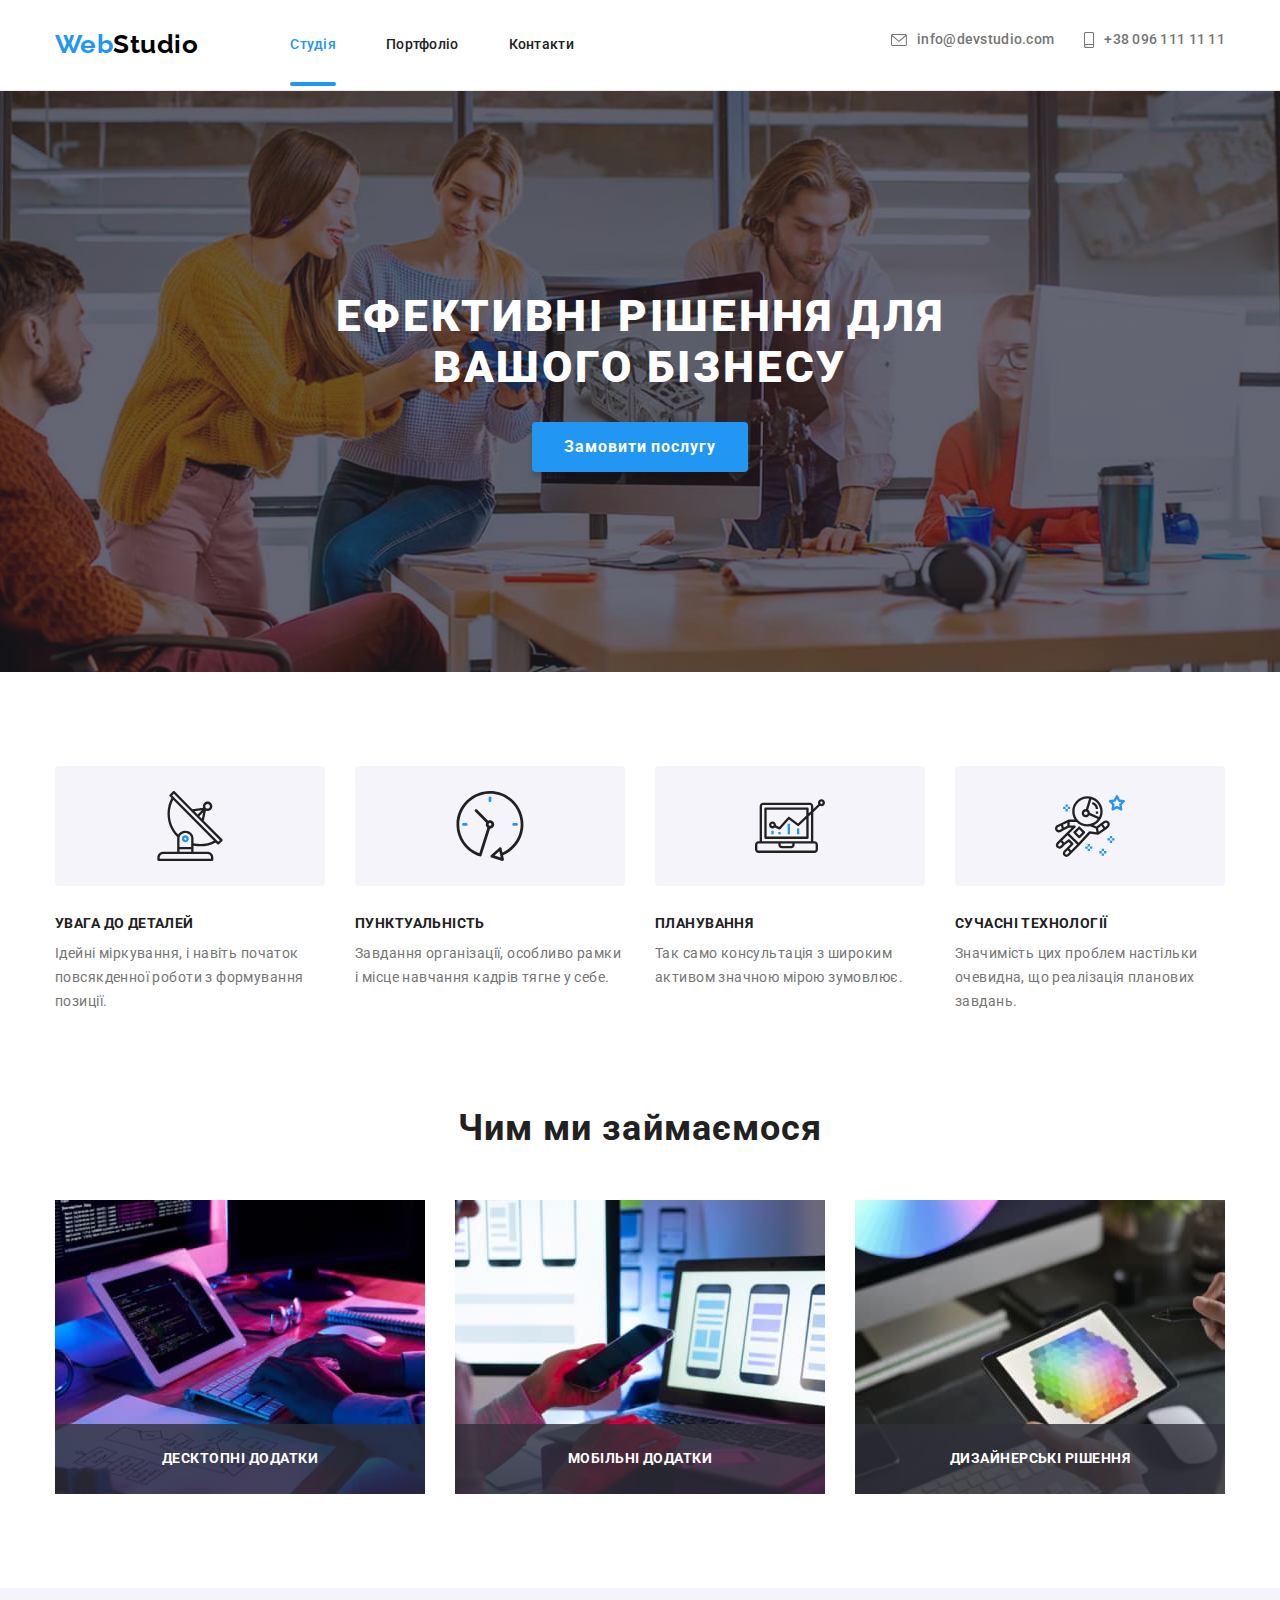
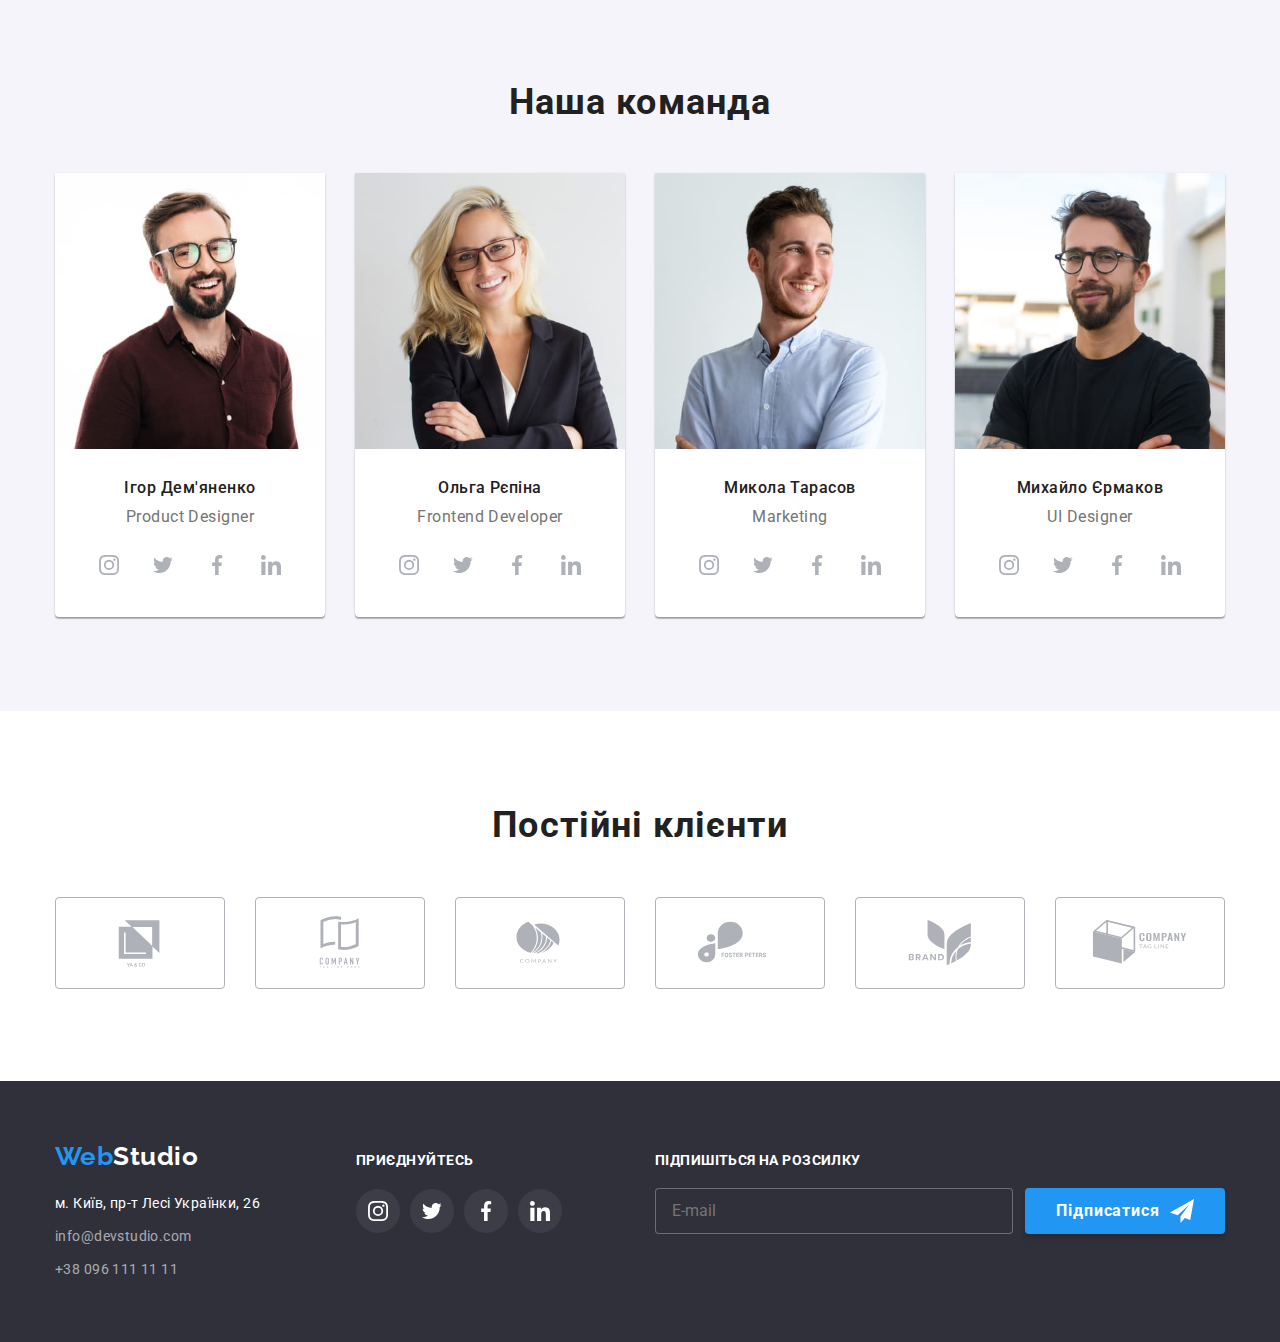
==== commit 36027b54: "Summary (required)" ====
--- a/index.html
+++ b/index.html
@@ -48,18 +48,22 @@
                   >Студія</a
                 >
               </li>
-              <li><a class="mobile-nav__link link" href="">Портфоліо</a></li>
+              <li>
+                <a class="mobile-nav__link link" href="./portfolio.html"
+                  >Портфоліо</a
+                >
+              </li>
               <li><a class="mobile-nav__link link" href="">Контакти</a></li>
             </ul>
             <ul class="mobile-contacts list">
               <li>
-                <a class="mobile-contacts-phone link" href="tel:+380961111111"
+                <a class="mobile-contacts__phone link" href="tel:+380961111111"
                   >+38 096 111 11 11</a
                 >
               </li>
               <li>
                 <a
-                  class="mobile-contacts-email link"
+                  class="mobile-contacts__email link"
                   href="mailto:info@devstudio.com"
                   >info@devstudio.com</a
                 >
--- a/css/main.min.css
+++ b/css/main.min.css
@@ -1 +1 @@
-:root{--primary-text-color: #212121;--secondary-text-color: #757575;--white-text-color: #ffffff;--accent-color: #2196f3;--black-logo-color: #000000;--white-background-color: #ffffff;--hero-background-color: #2f303a;--team-background-color: #f5f4fa;--footer-text-color: rgba(255, 255, 255, 0.6)}body{font-family:Roboto,sans-serif;letter-spacing:.03em;background-color:var(--white-background-color);color:var(--primary-text-color)}h1,h2,h3,p{margin:0;padding:0}ul,li{margin:0;padding:0}.list{list-style:none}.link{text-decoration:none}.visually-hidden{position:absolute;white-space:nowrap;width:1px;height:1px;overflow:hidden;border:0;padding:0;clip:rect(0 0 0 0);-webkit-clip-path:inset(50%);clip-path:inset(50%);margin:-1px}img{display:block;max-width:100%;height:auto}.container{width:100%;margin-left:auto;margin-right:auto;padding-left:15px;padding-right:15px}@media screen and (min-width: 480px){.container{width:480px}}@media screen and (min-width: 768px){.container{width:768px}}@media screen and (min-width: 1200px){.container{width:1200px}}.section{padding-top:94px;padding-bottom:94px}.hero__btn{font-family:inherit;font-weight:700;font-size:16px;line-height:1.87;letter-spacing:.06em;background-color:var(--accent-color);color:var(--white-text-color);cursor:pointer;box-shadow:0px 4px 4px rgba(0,0,0,.15);border-radius:4px;border:none;padding:10px 32px;transition:color 250ms cubic-bezier(0.4, 0, 0.2, 1),bacground-color 250ms cubic-bezier(0.4, 0, 0.2, 1),box-shadow 250ms cubic-bezier(0.4, 0, 0.2, 1)}.hero__btn:hover,.hero__btn:focus{background-color:var(--white-text-color);color:var(--accent-color)}.footer-form__btn{width:200px;display:inline-flex;align-items:center;justify-content:center;border:none;margin:0;padding:8px 28px;border-radius:4px;background-color:var(--accent-color);box-shadow:0px 4px 4px rgba(0,0,0,.15);color:var(--white-text-color);font-weight:700;font-size:16px;line-height:1.87;letter-spacing:.06em;cursor:pointer}@media screen and (min-width: 1200px){.footer-form__btn{margin-left:12px}}.icon-send{margin-left:10px}.modal-form__btn{margin:0 auto;padding:10px 56px;border:none;border-radius:4px;font-weight:700;font-size:16px;line-height:1.87;letter-spacing:.06em;cursor:pointer;background-color:var(--accent-color);box-shadow:0px 4px 4px rgba(0,0,0,.15);color:var(--white-text-color);transition:background-color 250ms cubic-bezier(0.4, 0, 0.2, 1)}.modal-form__btn:hover,.modal-form__btn:focus{background-color:#188ce8}.close-btn{position:absolute;right:8px;top:8px;background-color:rgba(0,0,0,0);border-radius:50%;width:30px;height:30px;border:1px solid rgba(0,0,0,.1);cursor:pointer}.close-btn:hover .modal-icon{fill:var(--accent-color);transition:fill 250ms cubic-bezier(0.4, 0, 0.2, 1)}.btn{display:flex;flex-wrap:wrap;justify-content:flex-start;margin-bottom:40px;grid-gap:8px;grid-row-gap:15px}@media(min-width: 768px){.btn{justify-content:center;margin-bottom:30px}}@media(min-width: 1200px){.btn{margin-bottom:50px}}.btn__item:not(:last-child){margin-right:8px}.btn__category{font-family:inherit;font-weight:500;font-size:16px;line-height:1.63;text-align:center;letter-spacing:.03em;background-color:var(--team-background-color);color:var(--primary-text-color);cursor:pointer;display:inline-block;min-width:73px;border-radius:4px;border:1px solid rgba(0,0,0,0);padding:6px 22px;transition:background-color 250ms cubic-bezier(0.4, 0, 0.2, 1),color 250ms cubic-bezier(0.4, 0, 0.2, 1),box-shadow 250ms cubic-bezier(0.4, 0, 0.2, 1)}.btn__category:hover,.btn__category:focus{background-color:var(--accent-color);color:var(--white-text-color);box-shadow:0px 3px 1px rgba(0,0,0,.1),0px 1px 2px rgba(0,0,0,.08),0px 2px 2px rgba(0,0,0,.12)}.checkbox__icon-check,.checkbox__label,.footer-social__link,.client__link,.worker__social-link,.work__text,.features__fon,.modal-form__btn,.close-btn{display:flex;justify-content:center;align-items:center}.header{background-color:var(--white-background-color);border-bottom:1px solid #ececec}@media screen and (max-width: 767px){.header__section{padding-top:10px;padding-bottom:10px}}@media screen and (min-width: 768px){.header__section{display:flex;align-items:center;justify-content:space-between}}@media screen and (max-width: 767px){.nav{display:none}}@media screen and (min-width: 768px){.nav{display:flex;gap:50px}}@media screen and (min-width: 1200px){.nav{margin-left:93px}}@media screen and (max-width: 767px){.contact{display:none}}@media screen and (min-width: 768px)and (max-width: 1199px){.contact{flex-direction:column;gap:10px}}@media screen and (min-width: 1200px){.contact{gap:30px}}@media screen and (max-width: 767px){.menu-toggle{display:inline-flex;margin:0;padding:0;border:none;background-color:rgba(0,0,0,0);cursor:pointer;outline:none}}@media screen and (min-width: 768px){.menu-toggle{display:none}}@media screen and (max-width: 767px){.menu-container{position:fixed;top:0;left:0;width:100vw;height:100vh;padding:48px 0 0 40px}}@media screen and (min-width: 768px){.menu-container{display:none}}.menu-container.is-open{transform:translateY(0)}.menu-container .menu-toggle{position:absolute;top:10px;right:15px}.menu-container .menu-toggle:hover{fill:#2196f3}.header__logo{width:145px;font-family:"Raleway";font-style:normal;font-weight:700;font-size:26px;line-height:1.19;color:var(--accent-color)}.logo--black{color:var(--black-logo-color)}.logo--white{color:var(--white-text-color)}.hero{background-color:var(--hero-background-color);text-align:center;padding-top:118px;padding-bottom:118px;margin-left:auto;margin-right:auto;background-image:linear-gradient(to right, rgba(47, 48, 58, 0.4), rgba(47, 48, 58, 0.4)),url("../images/Hero-mobile.jpg");background-repeat:no-repeat;background-position:center;background-size:cover}@media screen and (min-width: 1200px){.hero{padding-top:200px;padding-bottom:200px;max-width:1600px}}@media screen and (min-device-pixel-ratio: 2),screen and (-webkit-min-device-pixel-ratio: 2),screen and (min-resolution: 192dpi),screen and (min-resolution: 2dppx){.hero{background-image:linear-gradient(to right, rgba(47, 48, 58, 0.4), rgba(47, 48, 58, 0.4)),url("../images/Hero-mobile_2x.jpg");background-repeat:no-repeat;background-position:center;background-size:cover}}@media(min-width: 469px){.hero{background-image:linear-gradient(to right, rgba(47, 48, 58, 0.4), rgba(47, 48, 58, 0.4)),url("../images/Hero-tab.jpg");background-repeat:no-repeat;background-position:center;background-size:cover}}@media screen and (min-width: 469px)and (min-device-pixel-ratio: 2),screen and (min-width: 469px)and (-webkit-min-device-pixel-ratio: 2),screen and (min-width: 469px)and (min-resolution: 192dpi),screen and (min-width: 469px)and (min-resolution: 2dppx){.hero{background-image:linear-gradient(to right, rgba(47, 48, 58, 0.4), rgba(47, 48, 58, 0.4)),url("../images/Hero-tab_2x.jpg");background-repeat:no-repeat;background-position:center;background-size:cover}}@media(min-width: 769px){.hero{background-image:linear-gradient(to right, rgba(47, 48, 58, 0.4), rgba(47, 48, 58, 0.4)),url("../images/Hero-desk.jpg");background-repeat:no-repeat;background-position:center;background-size:cover}}@media screen and (min-width: 769px)and (min-device-pixel-ratio: 2),screen and (min-width: 769px)and (-webkit-min-device-pixel-ratio: 2),screen and (min-width: 769px)and (min-resolution: 192dpi),screen and (min-width: 769px)and (min-resolution: 2dppx){.hero{background-image:linear-gradient(to right, rgba(47, 48, 58, 0.4), rgba(47, 48, 58, 0.4)),url("../images/Hero-desk_2x.jpg");background-repeat:no-repeat;background-position:center;background-size:cover}}.hero__title{font-weight:900;font-size:26px;line-height:1,61;text-align:center;letter-spacing:.06em;text-transform:uppercase;color:var(--white-text-color);width:360px;margin-top:0;margin-bottom:30px;margin-left:auto;margin-right:auto}@media screen and (min-width: 1200px){.hero__title{font-size:44px;line-height:1,36;width:696px;margin-top:0;margin-bottom:30px;margin-left:auto;margin-right:auto}}.features{padding-top:60px;padding-bottom:60px}@media screen and (min-width: 1200px){.features{padding-top:94px;padding-bottom:94px}}.features__list{display:flex;flex-wrap:wrap;justify-content:center;grid-gap:30px}@media screen and (min-width: 480px){.features__item{width:450px}}@media screen and (min-width: 768px){.features__item{width:354px}}@media screen and (min-width: 1200px){.features__item{width:270px}}.features__fon{height:120px;margin-bottom:30px;background-color:var(--team-background-color);border-radius:4px}@media screen and (min-width: 480px){.features__fon{width:450px}}@media screen and (min-width: 768px){.features__fon{width:354px}}@media screen and (min-width: 1200px){.features__fon{width:270px}}.features__title{margin-bottom:10px;font-weight:700;font-size:14px;line-height:1.14;letter-spacing:.03em;text-transform:uppercase;color:var(--primary-text-color);margin-bottom:10px}@media screen and (max-width: 767px){.features__title{text-align:center}}@media screen and (min-width: 768px){.features__title{text-align:left}}@media screen and (min-width: 1200px){.features__title{text-align:left}}.features__text{font-weight:400;font-size:14px;line-height:1.71;letter-spacing:.03em;color:var(--secondary-text-color)}.work{padding-bottom:94px}@media screen and (max-width: 1199px){.work{display:none}}.work__list{display:flex}.work__item:not(:last-child){margin-right:30px}.section__title{font-weight:700;font-size:36px;line-height:1.16;text-align:center;letter-spacing:.03em;color:var(--primary-text-color);margin-bottom:50px}@media screen and (max-width: 1199px){.section__title{margin-bottom:30px}}.work__item{position:relative}.work__text{width:100%;position:absolute;bottom:0;left:0;height:70px;font-weight:700;font-size:14px;line-height:1.14;text-align:center;text-transform:uppercase;color:var(--white-text-color);background-color:rgba(47,48,58,.8)}.team{padding-top:60px;padding-bottom:60px;background-color:var(--team-background-color)}@media screen and (min-width: 1200px){.team{padding-top:94px;padding-bottom:94px}}.team__list{display:flex;flex-wrap:wrap;justify-content:center;align-items:center;grid-gap:30px}.team__item{background:#fff;box-shadow:0px 1px 3px rgba(0,0,0,.12),0px 1px 1px rgba(0,0,0,.14),0px 2px 1px rgba(0,0,0,.2);border-radius:0px 0px 4px 4px}@media screen and (max-width: 479px){.team__item{width:450px}}@media screen and (min-width: 480px){.team__item{width:450px}}@media screen and (min-width: 768px){.team__item{width:354px}}@media screen and (min-width: 1200px){.team__item{width:270px}}.worker{padding-top:30px;padding-bottom:24px}@media screen and (min-width: 1200px){.worker{padding:30px 0px}}.worker__title{font-weight:500;font-size:16px;line-height:1.18;text-align:center;letter-spacing:.03em;color:var(--primary-text-color);margin-bottom:10px}.worker__prof{font-weight:400;font-size:16px;line-height:1.18;text-align:center;letter-spacing:.03em;color:var(--secondary-text-color);margin-bottom:16px}.worker__social-list{display:flex;justify-content:center;align-items:center;padding:0px 32px;list-style:none}@media screen and (min-width: 1200px){.worker__social-list{justify-content:space-between}}.worker__social-item{width:44px;height:44px}@media screen and (max-width: 1199px){.worker__social-item{margin:0 5px}}.worker__social-link{width:44px;height:44px;border-radius:50%;color:#afb1b8;transition:background-color 250ms cubic-bezier(0.4, 0, 0.2, 1),color 250ms cubic-bezier(0.4, 0, 0.2, 1)}.worker__social-link:hover{color:#fff;background-color:var(--accent-color)}.worker__social-icon{fill:currentColor}.client{padding-top:60px;padding-bottom:60px}@media screen and (min-width: 1200px){.client{padding-top:94px;padding-bottom:94px}}.client__list{display:flex;justify-content:center;align-items:center;flex-wrap:wrap;grid-gap:30px}@media screen and (min-width: 1200px){.client__list{flex-wrap:nowrap}}.client__item{border-radius:4px;height:90px}@media screen and (min-width: 480px){.client__item{width:210px}}@media screen and (min-width: 768px){.client__item{width:226px}}@media screen and (min-width: 1200px){.client__item{width:170px}}.client__link{height:92px;border-radius:4px;border:1px solid #afb1b8;color:#afb1b8;fill:currentColor;transition:color 250ms cubic-bezier(0.4, 0, 0.2, 1),border-color 250ms cubic-bezier(0.4, 0, 0.2, 1)}.client__link:hover,.client__link:focus{color:var(--accent-color);border-color:var(--accent-color)}.footer{background-color:var(--hero-background-color);padding-top:60px;padding-bottom:60px;text-align:center}@media screen and (min-width: 1200px){.footer{text-align:left}}.footer__logo{font-family:"Raleway";font-style:normal;font-weight:700;font-size:26px;line-height:1.19;color:var(--accent-color);display:inline-block;margin-bottom:20px}.footer__position{display:block;margin:0;padding:0;list-style:none}@media screen and (min-width: 1200px){.footer__position{display:flex}}@media(min-width: 768px){.footer__position{display:flex;align-items:baseline;justify-content:space-around;flex-wrap:wrap;row-gap:60px}}@media screen and (min-width: 1200px){.footer__position-contact{width:231px}}.footer-contact__item:not(:last-child){margin-bottom:8px}@media screen and (min-width: 1200px){.footer-contact__item:not(:last-child){margin-bottom:9px}}.footer-contact__address{font-family:"Roboto";font-style:normal;font-weight:400;font-size:14px;line-height:1.71;letter-spacing:.03em;color:var(--white-text-color);transition:color 250ms cubic-bezier(0.4, 0, 0.2, 1)}.footer-contact__address:hover,.footer-contact__address:focus{color:var(--accent-color)}.footer-contact__link{font-family:"Roboto";font-style:normal;font-weight:400;font-size:14px;line-height:1.71;letter-spacing:.03em;color:var(--footer-text-color);transition:color 250ms cubic-bezier(0.4, 0, 0.2, 1)}.footer-contact__link:hover,.footer-contact__link:focus{color:var(--accent-color)}@media screen and (max-width: 767px){.footer-social__networks{margin:60px}}@media screen and (min-width: 1200px){.footer-social__networks{margin-left:70px;width:206px}}.footer-social__title{padding:0px 0px 0px 0px;margin-top:10px;margin-bottom:20px;font-weight:700;font-size:14px;line-height:1.14;text-transform:uppercase;color:var(--white-text-color)}@media screen and (max-width: 1199px){.footer-social__item{padding:0 5px}}.footer-social__list{list-style:none;justify-content:center;align-items:center;display:flex;padding:0;margin-top:0}@media screen and (min-width: 1200px){.footer-social__list{justify-content:space-between}}.footer-social__link{width:44px;height:44px;border-radius:50%;color:var(--white-text-color);background-color:rgba(255,255,255,.062745098);transition:background-color 250ms cubic-bezier(0.4, 0, 0.2, 1)}.footer-social__link:hover{background-color:var(--accent-color)}.footer-social__icon{fill:currentColor}@media screen and (min-width: 1200px){.footer-form__container{margin-left:93px;padding-top:10px}}@media screen and (min-width: 768px){.footer-form{display:flex;flex-direction:column;align-items:center}}@media screen and (min-width: 1200px){.footer-form{display:block}}.footer-form__text{padding:0px 0px 0px 0px;margin-bottom:20px;font-weight:700;font-size:14px;line-height:16px;letter-spacing:.03em;text-transform:uppercase;color:var(--white-text-color)}.footer-form__input{margin-bottom:20px;width:100%;padding:13px 16px;border-radius:4px;border:1px solid rgba(255,255,255,.3);background-color:var(--hero-background-color);color:var(--white-text-color)}@media screen and (min-width: 768px){.footer-form__input{width:450px}}@media screen and (min-width: 1200px){.footer-form__input{width:358px}}.footer__input::-moz-placeholder{font-size:16px;line-height:1.25;color:rgba(255,255,255,.6)}.footer__input:-ms-input-placeholder{font-size:16px;line-height:1.25;color:rgba(255,255,255,.6)}.footer__input::placeholder{font-size:16px;line-height:1.25;color:rgba(255,255,255,.6)}.gallery{padding-top:60px;padding-bottom:60px}@media screen and (min-width: 1200px){.gallery{padding-top:94px;padding-bottom:94px}}.portfolio{display:grid;grid-template-columns:auto;gap:30px 30px;align-items:stretch}@media screen and (min-width: 480px){.portfolio{grid-template-columns:auto}}@media screen and (min-width: 768px){.portfolio{grid-template-columns:auto auto}}@media screen and (min-width: 1200px){.portfolio{grid-template-columns:auto auto auto}}.portfolio__link{display:block;transition:box-shadow 250ms cubic-bezier(0.4, 0, 0.2, 1)}.portfolio__link:hover,.portfolio__link:focus{box-shadow:0px 1px 1px rgba(0,0,0,.12),0px 4px 4px rgba(0,0,0,.06),1px 4px 6px rgba(0,0,0,.16)}.portfolio__link:hover .thumb__text{transform:translateY(0)}.thumb{position:relative;overflow:hidden}.thumb__text{position:absolute;top:0;left:0;width:100%;height:100%;padding:63px 24px;background:rgba(33,150,243,.9);color:var(--white-text-color);font-size:18px;line-height:1.56;letter-spacing:.03em;transform:translateY(101%);transition:transform 250ms cubic-bezier(0.4, 0, 0.2, 1)}.gallery-text{border:1px solid #eee;border-top:rgba(0,0,0,0);padding:20px 24px}.gallery-text__title{font-weight:700;font-size:18px;line-height:2;letter-spacing:.06em;color:var(--primary-text-color);margin-bottom:4px}.gallery-text__description{font-weight:400;font-size:16px;line-height:1.87;letter-spacing:.03em;color:var(--secondary-text-color)}.backdrop{position:fixed;top:0;left:0;width:100%;height:100%;background:rgba(0,0,0,.2);transition:opacity 250ms cubic-bezier(0.4, 0, 0.2, 1),visibility 250ms cubic-bezier(0.4, 0, 0.2, 1)}.backdrop.is-hidden{opacity:0;visibility:hidden;pointer-events:none;transition:opacity 250ms cubic-bezier(0.4, 0, 0.2, 1),visibility 250ms cubic-bezier(0.4, 0, 0.2, 1)}.backdrop.is-hidden .modal{transform:translate(-50%, -50%) scale(2);transition:transform 250ms cubic-bezier(0.4, 0, 0.2, 1)}.modal{position:absolute;top:50%;left:50%;padding:40px;width:450px;height:609px;background:var(--white-background-color);box-shadow:0px 1px 3px rgba(0,0,0,.12),0px 1px 1px rgba(0,0,0,.14),0px 2px 1px rgba(0,0,0,.2);border-radius:4px;transform:translate(-50%, -50%) scale(1);transition:transform 250ms cubic-bezier(0.4, 0, 0.2, 1)}@media screen and (max-width: 479px){.modal{width:320px;height:609px;padding:40px 20px}}@media screen and (min-width: 1200px){.modal{width:528px;height:581px}}.modal-form__title{margin-bottom:12px;font-weight:700;font-size:20px;line-height:1,15;text-align:center;letter-spacing:.03em;color:var(--primary-text-color)}.modal-form__field{position:relative;display:flex;flex-direction:column;margin-bottom:10px}.modal-form__field:nth-child(5){margin-bottom:20px}.modal-form__label{margin-bottom:4px;font-weight:400;font-size:14px;line-height:1,17;letter-spacing:.01em;color:var(--secondary-text-color)}.modal-form__input{width:100%;margin:0;padding:10px 42px;border:1px solid rgba(33,33,33,.2);border-radius:4px;transition:border-color 250ms cubic-bezier(0.4, 0, 0.2, 1)}.modal-form__input:hover,.modal-form__input:focus{outline:none;border-color:var(--accent-color)}.modal-form__input-icon{position:absolute;top:50%;left:15px;transform:translateY(25%);display:inline-block;width:12px;height:12px;transition:fill 250ms cubic-bezier(0.4, 0, 0.2, 1)}.modal-form__input:hover+.modal-form__input-icon,.modal-form__input:focus+.modal-form__input-icon{fill:var(--accent-color)}.comment{resize:none;height:120px;padding:12px 16px;border:1px solid rgba(33,33,33,.2);border-radius:4px;transition:border-color 250ms cubic-bezier(0.4, 0, 0.2, 1)}.comment:hover,.comment:focus{outline:none;border-color:var(--accent-color)}.comment::-moz-placeholder{font-weight:400;font-size:12px;line-height:1,17;letter-spacing:.01em;color:rgba(117,117,117,.5)}.comment:-ms-input-placeholder{font-weight:400;font-size:12px;line-height:1,17;letter-spacing:.01em;color:rgba(117,117,117,.5)}.comment::placeholder{font-weight:400;font-size:12px;line-height:1,17;letter-spacing:.01em;color:rgba(117,117,117,.5)}.modal-form__checkbox{display:flex;align-items:center;justify-content:center;margin-bottom:30px}.checkbox__input{-webkit-appearance:none;-moz-appearance:none;appearance:none}.checkbox__label{font-size:12px;line-height:1,19;color:var(--secondary-text-color)}@media screen and (max-width: 479px){.checkbox__label{font-size:9px;line-height:1,19}}@media screen and (min-width: 1200px){.checkbox__label{font-size:14px;line-height:1,71}}.checkbox__input:checked+.checkbox__icon-check{background-color:#2196f3;border:none;transition:background-color 250ms cubic-bezier(0.4, 0, 0.2, 1)}.checkbox__icon-check{width:16px;height:15px;border:1px solid var(--primary-text-color);border-radius:2px;margin-right:7px;fill:var(--white-background-color)}.checkbox__link{margin-left:4px;font-style:normal;font-weight:400;letter-spacing:.03em;-webkit-text-decoration-line:underline;text-decoration-line:underline;font-size:12px;line-height:1,19;color:#2196f3}@media screen and (max-width: 479px){.checkbox__link{font-size:9px;line-height:1,19}}@media screen and (min-width: 1200px){.checkbox__link{font-size:14px;line-height:1.71}}/*# sourceMappingURL=main.min.css.map */+:root{--primary-text-color: #212121;--secondary-text-color: #757575;--white-text-color: #ffffff;--accent-color: #2196f3;--black-logo-color: #000000;--white-background-color: #ffffff;--hero-background-color: #2f303a;--team-background-color: #f5f4fa;--footer-text-color: rgba(255, 255, 255, 0.6)}body{font-family:Roboto,sans-serif;letter-spacing:.03em;background-color:var(--white-background-color);color:var(--primary-text-color)}h1,h2,h3,p{margin:0;padding:0}ul,li{margin:0;padding:0}.list{list-style:none}.link{text-decoration:none}.visually-hidden{position:absolute;white-space:nowrap;width:1px;height:1px;overflow:hidden;border:0;padding:0;clip:rect(0 0 0 0);-webkit-clip-path:inset(50%);clip-path:inset(50%);margin:-1px}img{display:block;max-width:100%;height:auto}.container{width:100%;margin-left:auto;margin-right:auto;padding-left:15px;padding-right:15px}@media screen and (min-width: 480px){.container{width:480px}}@media screen and (min-width: 768px){.container{width:768px}}@media screen and (min-width: 1200px){.container{width:1200px}}.section{padding-top:94px;padding-bottom:94px}.hero__btn{font-family:inherit;font-weight:700;font-size:16px;line-height:1.87;letter-spacing:.06em;background-color:var(--accent-color);color:var(--white-text-color);cursor:pointer;box-shadow:0px 4px 4px rgba(0,0,0,.15);border-radius:4px;border:none;padding:10px 32px;transition:color 250ms cubic-bezier(0.4, 0, 0.2, 1),bacground-color 250ms cubic-bezier(0.4, 0, 0.2, 1),box-shadow 250ms cubic-bezier(0.4, 0, 0.2, 1)}.hero__btn:hover,.hero__btn:focus{background-color:var(--white-text-color);color:var(--accent-color)}.footer-form__btn{width:200px;display:inline-flex;align-items:center;justify-content:center;border:none;margin:0;padding:8px 28px;border-radius:4px;background-color:var(--accent-color);box-shadow:0px 4px 4px rgba(0,0,0,.15);color:var(--white-text-color);font-weight:700;font-size:16px;line-height:1.87;letter-spacing:.06em;cursor:pointer}@media screen and (min-width: 1200px){.footer-form__btn{margin-left:12px}}.icon-send{margin-left:10px}.modal-form__btn{margin:0 auto;padding:10px 56px;border:none;border-radius:4px;font-weight:700;font-size:16px;line-height:1.87;letter-spacing:.06em;cursor:pointer;background-color:var(--accent-color);box-shadow:0px 4px 4px rgba(0,0,0,.15);color:var(--white-text-color);transition:background-color 250ms cubic-bezier(0.4, 0, 0.2, 1)}.modal-form__btn:hover,.modal-form__btn:focus{background-color:#188ce8}.close-btn{position:absolute;right:8px;top:8px;background-color:rgba(0,0,0,0);border-radius:50%;width:30px;height:30px;border:1px solid rgba(0,0,0,.1);cursor:pointer}.close-btn:hover .modal-icon{fill:var(--accent-color);transition:fill 250ms cubic-bezier(0.4, 0, 0.2, 1)}.btn{display:flex;flex-wrap:wrap;justify-content:flex-start;margin-bottom:40px;grid-gap:8px;grid-row-gap:15px}@media(min-width: 768px){.btn{justify-content:center;margin-bottom:30px}}@media(min-width: 1200px){.btn{margin-bottom:50px}}.btn__item:not(:last-child){margin-right:8px}.btn__category{font-family:inherit;font-weight:500;font-size:16px;line-height:1.63;text-align:center;letter-spacing:.03em;background-color:var(--team-background-color);color:var(--primary-text-color);cursor:pointer;display:inline-block;min-width:73px;border-radius:4px;border:1px solid rgba(0,0,0,0);padding:6px 22px;transition:background-color 250ms cubic-bezier(0.4, 0, 0.2, 1),color 250ms cubic-bezier(0.4, 0, 0.2, 1),box-shadow 250ms cubic-bezier(0.4, 0, 0.2, 1)}.btn__category:hover,.btn__category:focus{background-color:var(--accent-color);color:var(--white-text-color);box-shadow:0px 3px 1px rgba(0,0,0,.1),0px 1px 2px rgba(0,0,0,.08),0px 2px 2px rgba(0,0,0,.12)}.checkbox__icon-check,.checkbox__label,.footer-social__link,.client__link,.worker__social-link,.work__text,.features__fon,.header__nav,.modal-form__btn,.close-btn{display:flex;justify-content:center;align-items:center}.header{background-color:var(--white-background-color);border-bottom:1px solid #ececec}@media screen and (min-width: 1200px){.header{display:flex;align-items:center;justify-content:space-between}}@media screen and (max-width: 767px){.header__section{padding-top:10px;padding-bottom:10px}}@media screen and (min-width: 768px){.header__section{display:flex;align-items:center;justify-content:space-between}}@media screen and (max-width: 767px){.header__nav{display:flex;align-items:center;justify-content:space-between}}@media screen and (max-width: 767px){.nav{display:none}}@media screen and (min-width: 768px){.nav{display:flex;gap:50px;margin-left:87px}}@media screen and (min-width: 1200px){.nav{margin-left:92px}}@media screen and (max-width: 767px){.contact{display:none}}@media screen and (min-width: 768px)and (max-width: 1199px){.contact{flex-direction:column;gap:10px}}@media screen and (min-width: 1200px){.contact{gap:30px}}@media screen and (max-width: 767px){.menu-toggle{display:inline-flex;margin:0;padding:0;border:none;background-color:rgba(0,0,0,0);cursor:pointer;outline:none}}@media screen and (min-width: 768px){.menu-toggle{display:none}}@media screen and (max-width: 767px){.menu-container{position:fixed;top:0;left:0;width:100vw;height:100vh;padding:48px 0 0 40px;background-color:var(--white-background-color);z-index:999;transform:translateX(100%);transition:transform 250ms ease-in-out}}@media screen and (min-width: 768px){.menu-container{display:none}}.menu-container.is-open{transform:translateX(0)}.menu-container .menu-toggle{position:absolute;top:10px;right:15px}.menu-container .menu-toggle:hover{fill:#2196f3}.mobile-nav{display:flex;flex-direction:column;gap:32px;margin-bottom:180px}.mobile-nav__link{font-weight:500;font-size:40px;line-height:1.17;letter-spacing:.02em;color:var(--primary-text-color)}.mobile-nav__link.active{color:var(--accent-color)}.mobile-contacts{display:flex;flex-direction:column;gap:30px;margin-bottom:64px}.mobile-contacts__phone{font-weight:500;font-size:34px;line-height:1.17;letter-spacing:.02em;color:var(--accent-color)}.mobile-contacts__email{font-weight:500;font-size:24px;line-height:1.16;letter-spacing:.02em;color:var(--secondary-text-color)}.mobile-social{display:flex;flex-wrap:wrap}@media screen and (max-width: 767px){.mobile-social li:not(:last-child){padding-right:10px;border-right:1px solid rgba(33,33,33,.2)}.mobile-social li:not(:first-child){padding-left:10px}}.mobile-social__link{font-weight:500;font-size:18px;line-height:1.22;letter-spacing:.02em;color:var(--accent-color)}.header__logo{font-family:"Raleway";font-style:normal;font-weight:700;font-size:24px;line-height:1.16;color:var(--accent-color)}@media screen and (min-width: 1200px){.header__logo{font-size:26px;line-height:1.19;padding-top:24px;padding-bottom:25px}}.logo--black{color:var(--black-logo-color)}.logo--white{color:var(--white-text-color)}.nav__link{font-family:inherit;font-weight:500;font-size:14px;line-height:1.14;letter-spacing:.02em;color:var(--primary-text-color);padding-top:32px;padding-bottom:32px;display:block;position:relative;transition:color 250ms cubic-bezier(0.4, 0, 0.2, 1)}.nav__link:hover,.nav__link:focus{color:var(--accent-color)}@media screen and (min-width: 1200px){.contact{display:flex;margin-left:auto}}.contact__link{font-family:inherit;font-weight:500;font-size:12px;line-height:1.16;letter-spacing:.02em;color:var(--secondary-text-color);display:inline-flex;color:var(--secondary-text-color);align-items:center;transition:color 250ms cubic-bezier(0.4, 0, 0.2, 1)}.contact__link:hover,.contact__link:focus{color:var(--accent-color)}@media screen and (min-width: 1200px){.contact__link{font-size:14px;line-height:1.14;padding-top:32px;padding-bottom:32px}}.contact__item:not(:last-child){margin-bottom:10px}.active{color:var(--accent-color)}.contact__icon{margin-right:8px;fill:currentColor}@media screen and (min-width: 1200px){.contact__icon{margin-right:10px}}.active::after{content:"";position:absolute;display:block;bottom:-1px;width:100%;height:4px;border-radius:2px;background-color:var(--accent-color)}.hero{background-color:var(--hero-background-color);text-align:center;padding-top:118px;padding-bottom:118px;margin-left:auto;margin-right:auto;background-image:linear-gradient(to right, rgba(47, 48, 58, 0.4), rgba(47, 48, 58, 0.4)),url("../images/Hero-mobile.jpg");background-repeat:no-repeat;background-position:center;background-size:cover}@media screen and (min-width: 1200px){.hero{padding-top:200px;padding-bottom:200px;max-width:1600px}}@media screen and (min-device-pixel-ratio: 2),screen and (-webkit-min-device-pixel-ratio: 2),screen and (min-resolution: 192dpi),screen and (min-resolution: 2dppx){.hero{background-image:linear-gradient(to right, rgba(47, 48, 58, 0.4), rgba(47, 48, 58, 0.4)),url("../images/Hero-mobile_2x.jpg");background-repeat:no-repeat;background-position:center;background-size:cover}}@media(min-width: 469px){.hero{background-image:linear-gradient(to right, rgba(47, 48, 58, 0.4), rgba(47, 48, 58, 0.4)),url("../images/Hero-tab.jpg");background-repeat:no-repeat;background-position:center;background-size:cover}}@media screen and (min-width: 469px)and (min-device-pixel-ratio: 2),screen and (min-width: 469px)and (-webkit-min-device-pixel-ratio: 2),screen and (min-width: 469px)and (min-resolution: 192dpi),screen and (min-width: 469px)and (min-resolution: 2dppx){.hero{background-image:linear-gradient(to right, rgba(47, 48, 58, 0.4), rgba(47, 48, 58, 0.4)),url("../images/Hero-tab_2x.jpg");background-repeat:no-repeat;background-position:center;background-size:cover}}@media(min-width: 769px){.hero{background-image:linear-gradient(to right, rgba(47, 48, 58, 0.4), rgba(47, 48, 58, 0.4)),url("../images/Hero-desk.jpg");background-repeat:no-repeat;background-position:center;background-size:cover}}@media screen and (min-width: 769px)and (min-device-pixel-ratio: 2),screen and (min-width: 769px)and (-webkit-min-device-pixel-ratio: 2),screen and (min-width: 769px)and (min-resolution: 192dpi),screen and (min-width: 769px)and (min-resolution: 2dppx){.hero{background-image:linear-gradient(to right, rgba(47, 48, 58, 0.4), rgba(47, 48, 58, 0.4)),url("../images/Hero-desk_2x.jpg");background-repeat:no-repeat;background-position:center;background-size:cover}}.hero__title{font-weight:900;font-size:26px;line-height:1,61;text-align:center;letter-spacing:.06em;text-transform:uppercase;color:var(--white-text-color);width:360px;margin-top:0;margin-bottom:30px;margin-left:auto;margin-right:auto}@media screen and (min-width: 1200px){.hero__title{font-size:44px;line-height:1,36;width:696px;margin-top:0;margin-bottom:30px;margin-left:auto;margin-right:auto}}.features{padding-top:60px;padding-bottom:60px}@media screen and (min-width: 1200px){.features{padding-top:94px;padding-bottom:94px}}.features__list{display:flex;flex-wrap:wrap;justify-content:center;grid-gap:30px}@media screen and (min-width: 480px){.features__item{width:450px}}@media screen and (min-width: 768px){.features__item{width:354px}}@media screen and (min-width: 1200px){.features__item{width:270px}}.features__fon{height:120px;margin-bottom:30px;background-color:var(--team-background-color);border-radius:4px}@media screen and (min-width: 480px){.features__fon{width:450px}}@media screen and (min-width: 768px){.features__fon{width:354px}}@media screen and (min-width: 1200px){.features__fon{width:270px}}.features__title{margin-bottom:10px;font-weight:700;font-size:14px;line-height:1.14;letter-spacing:.03em;text-transform:uppercase;color:var(--primary-text-color);margin-bottom:10px}@media screen and (max-width: 767px){.features__title{text-align:center}}@media screen and (min-width: 768px){.features__title{text-align:left}}@media screen and (min-width: 1200px){.features__title{text-align:left}}.features__text{font-weight:400;font-size:14px;line-height:1.71;letter-spacing:.03em;color:var(--secondary-text-color)}.work{padding-bottom:94px}@media screen and (max-width: 1199px){.work{display:none}}.work__list{display:flex}.work__item:not(:last-child){margin-right:30px}.section__title{font-weight:700;font-size:36px;line-height:1.16;text-align:center;letter-spacing:.03em;color:var(--primary-text-color);margin-bottom:50px}@media screen and (max-width: 1199px){.section__title{margin-bottom:30px}}.work__item{position:relative}.work__text{width:100%;position:absolute;bottom:0;left:0;height:70px;font-weight:700;font-size:14px;line-height:1.14;text-align:center;text-transform:uppercase;color:var(--white-text-color);background-color:rgba(47,48,58,.8)}.team{padding-top:60px;padding-bottom:60px;background-color:var(--team-background-color)}@media screen and (min-width: 1200px){.team{padding-top:94px;padding-bottom:94px}}.team__list{display:flex;flex-wrap:wrap;justify-content:center;align-items:center;grid-gap:30px}.team__item{background:#fff;box-shadow:0px 1px 3px rgba(0,0,0,.12),0px 1px 1px rgba(0,0,0,.14),0px 2px 1px rgba(0,0,0,.2);border-radius:0px 0px 4px 4px}@media screen and (max-width: 479px){.team__item{width:450px}}@media screen and (min-width: 480px){.team__item{width:450px}}@media screen and (min-width: 768px){.team__item{width:354px}}@media screen and (min-width: 1200px){.team__item{width:270px}}.worker{padding-top:30px;padding-bottom:24px}@media screen and (min-width: 1200px){.worker{padding:30px 0px}}.worker__title{font-weight:500;font-size:16px;line-height:1.18;text-align:center;letter-spacing:.03em;color:var(--primary-text-color);margin-bottom:10px}.worker__prof{font-weight:400;font-size:16px;line-height:1.18;text-align:center;letter-spacing:.03em;color:var(--secondary-text-color);margin-bottom:16px}.worker__social-list{display:flex;justify-content:center;align-items:center;padding:0px 32px;list-style:none}@media screen and (min-width: 1200px){.worker__social-list{justify-content:space-between}}.worker__social-item{width:44px;height:44px}@media screen and (max-width: 1199px){.worker__social-item{margin:0 5px}}.worker__social-link{width:44px;height:44px;border-radius:50%;color:#afb1b8;transition:background-color 250ms cubic-bezier(0.4, 0, 0.2, 1),color 250ms cubic-bezier(0.4, 0, 0.2, 1)}.worker__social-link:hover{color:#fff;background-color:var(--accent-color)}.worker__social-icon{fill:currentColor}.client{padding-top:60px;padding-bottom:60px}@media screen and (min-width: 1200px){.client{padding-top:94px;padding-bottom:94px}}.client__list{display:flex;justify-content:center;align-items:center;flex-wrap:wrap;grid-gap:30px}@media screen and (min-width: 1200px){.client__list{flex-wrap:nowrap}}.client__item{border-radius:4px;height:90px}@media screen and (min-width: 480px){.client__item{width:210px}}@media screen and (min-width: 768px){.client__item{width:226px}}@media screen and (min-width: 1200px){.client__item{width:170px}}.client__link{height:92px;border-radius:4px;border:1px solid #afb1b8;color:#afb1b8;fill:currentColor;transition:color 250ms cubic-bezier(0.4, 0, 0.2, 1),border-color 250ms cubic-bezier(0.4, 0, 0.2, 1)}.client__link:hover,.client__link:focus{color:var(--accent-color);border-color:var(--accent-color)}.footer{background-color:var(--hero-background-color);padding-top:60px;padding-bottom:60px;text-align:center}@media screen and (min-width: 1200px){.footer{text-align:left}}.footer__logo{font-family:"Raleway";font-style:normal;font-weight:700;font-size:26px;line-height:1.19;color:var(--accent-color);display:inline-block;margin-bottom:20px}.footer__position{display:block;margin:0;padding:0;list-style:none}@media screen and (min-width: 1200px){.footer__position{display:flex}}@media(min-width: 768px){.footer__position{display:flex;align-items:baseline;justify-content:space-around;flex-wrap:wrap;row-gap:60px}}@media screen and (min-width: 1200px){.footer__position-contact{width:231px}}.footer-contact__item:not(:last-child){margin-bottom:8px}@media screen and (min-width: 1200px){.footer-contact__item:not(:last-child){margin-bottom:9px}}.footer-contact__address{font-family:"Roboto";font-style:normal;font-weight:400;font-size:14px;line-height:1.71;letter-spacing:.03em;color:var(--white-text-color);transition:color 250ms cubic-bezier(0.4, 0, 0.2, 1)}.footer-contact__address:hover,.footer-contact__address:focus{color:var(--accent-color)}.footer-contact__link{font-family:"Roboto";font-style:normal;font-weight:400;font-size:14px;line-height:1.71;letter-spacing:.03em;color:var(--footer-text-color);transition:color 250ms cubic-bezier(0.4, 0, 0.2, 1)}.footer-contact__link:hover,.footer-contact__link:focus{color:var(--accent-color)}@media screen and (max-width: 767px){.footer-social__networks{margin:60px}}@media screen and (min-width: 1200px){.footer-social__networks{margin-left:70px;width:206px}}.footer-social__title{padding:0px 0px 0px 0px;margin-top:10px;margin-bottom:20px;font-weight:700;font-size:14px;line-height:1.14;text-transform:uppercase;color:var(--white-text-color)}@media screen and (max-width: 1199px){.footer-social__item{padding:0 5px}}.footer-social__list{list-style:none;justify-content:center;align-items:center;display:flex;padding:0;margin-top:0}@media screen and (min-width: 1200px){.footer-social__list{justify-content:space-between}}.footer-social__link{width:44px;height:44px;border-radius:50%;color:var(--white-text-color);background-color:rgba(255,255,255,.062745098);transition:background-color 250ms cubic-bezier(0.4, 0, 0.2, 1)}.footer-social__link:hover{background-color:var(--accent-color)}.footer-social__icon{fill:currentColor}@media screen and (min-width: 1200px){.footer-form__container{margin-left:93px;padding-top:10px}}@media screen and (min-width: 768px){.footer-form{display:flex;flex-direction:column;align-items:center}}@media screen and (min-width: 1200px){.footer-form{display:block}}.footer-form__text{padding:0px 0px 0px 0px;margin-bottom:20px;font-weight:700;font-size:14px;line-height:16px;letter-spacing:.03em;text-transform:uppercase;color:var(--white-text-color)}.footer-form__input{margin-bottom:20px;width:100%;padding:13px 16px;border-radius:4px;border:1px solid rgba(255,255,255,.3);background-color:var(--hero-background-color);color:var(--white-text-color)}@media screen and (min-width: 768px){.footer-form__input{width:450px}}@media screen and (min-width: 1200px){.footer-form__input{width:358px}}.footer__input::-moz-placeholder{font-size:16px;line-height:1.25;color:rgba(255,255,255,.6)}.footer__input:-ms-input-placeholder{font-size:16px;line-height:1.25;color:rgba(255,255,255,.6)}.footer__input::placeholder{font-size:16px;line-height:1.25;color:rgba(255,255,255,.6)}.gallery{padding-top:60px;padding-bottom:60px}@media screen and (min-width: 1200px){.gallery{padding-top:94px;padding-bottom:94px}}.portfolio{display:grid;grid-template-columns:auto;gap:30px 30px;align-items:stretch}@media screen and (min-width: 480px){.portfolio{grid-template-columns:auto}}@media screen and (min-width: 768px){.portfolio{grid-template-columns:auto auto}}@media screen and (min-width: 1200px){.portfolio{grid-template-columns:auto auto auto}}.portfolio__link{display:block;transition:box-shadow 250ms cubic-bezier(0.4, 0, 0.2, 1)}.portfolio__link:hover,.portfolio__link:focus{box-shadow:0px 1px 1px rgba(0,0,0,.12),0px 4px 4px rgba(0,0,0,.06),1px 4px 6px rgba(0,0,0,.16)}.portfolio__link:hover .thumb__text{transform:translateY(0)}.thumb{position:relative;overflow:hidden}.thumb__text{position:absolute;top:0;left:0;width:100%;height:100%;padding:63px 24px;background:rgba(33,150,243,.9);color:var(--white-text-color);font-size:18px;line-height:1.56;letter-spacing:.03em;transform:translateY(101%);transition:transform 250ms cubic-bezier(0.4, 0, 0.2, 1)}.gallery-text{border:1px solid #eee;border-top:rgba(0,0,0,0);padding:20px 24px}.gallery-text__title{font-weight:700;font-size:18px;line-height:2;letter-spacing:.06em;color:var(--primary-text-color);margin-bottom:4px}.gallery-text__description{font-weight:400;font-size:16px;line-height:1.87;letter-spacing:.03em;color:var(--secondary-text-color)}.backdrop{position:fixed;top:0;left:0;width:100%;height:100%;background:rgba(0,0,0,.2);transition:opacity 250ms cubic-bezier(0.4, 0, 0.2, 1),visibility 250ms cubic-bezier(0.4, 0, 0.2, 1)}.backdrop.is-hidden{opacity:0;visibility:hidden;pointer-events:none;transition:opacity 250ms cubic-bezier(0.4, 0, 0.2, 1),visibility 250ms cubic-bezier(0.4, 0, 0.2, 1)}.backdrop.is-hidden .modal{transform:translate(-50%, -50%) scale(2);transition:transform 250ms cubic-bezier(0.4, 0, 0.2, 1)}.modal{position:absolute;top:50%;left:50%;padding:40px;width:450px;height:609px;background:var(--white-background-color);box-shadow:0px 1px 3px rgba(0,0,0,.12),0px 1px 1px rgba(0,0,0,.14),0px 2px 1px rgba(0,0,0,.2);border-radius:4px;transform:translate(-50%, -50%) scale(1);transition:transform 250ms cubic-bezier(0.4, 0, 0.2, 1)}@media screen and (max-width: 479px){.modal{width:320px;height:609px;padding:40px 20px}}@media screen and (min-width: 1200px){.modal{width:528px;height:581px}}.modal-form__title{margin-bottom:12px;font-weight:700;font-size:20px;line-height:1,15;text-align:center;letter-spacing:.03em;color:var(--primary-text-color)}.modal-form__field{position:relative;display:flex;flex-direction:column;margin-bottom:10px}.modal-form__field:nth-child(5){margin-bottom:20px}.modal-form__label{margin-bottom:4px;font-weight:400;font-size:14px;line-height:1,17;letter-spacing:.01em;color:var(--secondary-text-color)}.modal-form__input{width:100%;margin:0;padding:10px 42px;border:1px solid rgba(33,33,33,.2);border-radius:4px;transition:border-color 250ms cubic-bezier(0.4, 0, 0.2, 1)}.modal-form__input:hover,.modal-form__input:focus{outline:none;border-color:var(--accent-color)}.modal-form__input-icon{position:absolute;top:50%;left:15px;transform:translateY(25%);display:inline-block;width:12px;height:12px;transition:fill 250ms cubic-bezier(0.4, 0, 0.2, 1)}.modal-form__input:hover+.modal-form__input-icon,.modal-form__input:focus+.modal-form__input-icon{fill:var(--accent-color)}.comment{resize:none;height:120px;padding:12px 16px;border:1px solid rgba(33,33,33,.2);border-radius:4px;transition:border-color 250ms cubic-bezier(0.4, 0, 0.2, 1)}.comment:hover,.comment:focus{outline:none;border-color:var(--accent-color)}.comment::-moz-placeholder{font-weight:400;font-size:12px;line-height:1,17;letter-spacing:.01em;color:rgba(117,117,117,.5)}.comment:-ms-input-placeholder{font-weight:400;font-size:12px;line-height:1,17;letter-spacing:.01em;color:rgba(117,117,117,.5)}.comment::placeholder{font-weight:400;font-size:12px;line-height:1,17;letter-spacing:.01em;color:rgba(117,117,117,.5)}.modal-form__checkbox{display:flex;align-items:center;justify-content:center;margin-bottom:30px}.checkbox__input{-webkit-appearance:none;-moz-appearance:none;appearance:none}.checkbox__label{font-size:12px;line-height:1,19;color:var(--secondary-text-color)}@media screen and (max-width: 479px){.checkbox__label{font-size:9px;line-height:1,19}}@media screen and (min-width: 1200px){.checkbox__label{font-size:14px;line-height:1,71}}.checkbox__input:checked+.checkbox__icon-check{background-color:#2196f3;border:none;transition:background-color 250ms cubic-bezier(0.4, 0, 0.2, 1)}.checkbox__icon-check{width:16px;height:15px;border:1px solid var(--primary-text-color);border-radius:2px;margin-right:7px;fill:var(--white-background-color)}.checkbox__link{margin-left:4px;font-style:normal;font-weight:400;letter-spacing:.03em;-webkit-text-decoration-line:underline;text-decoration-line:underline;font-size:12px;line-height:1,19;color:#2196f3}@media screen and (max-width: 479px){.checkbox__link{font-size:9px;line-height:1,19}}@media screen and (min-width: 1200px){.checkbox__link{font-size:14px;line-height:1.71}}/*# sourceMappingURL=main.min.css.map */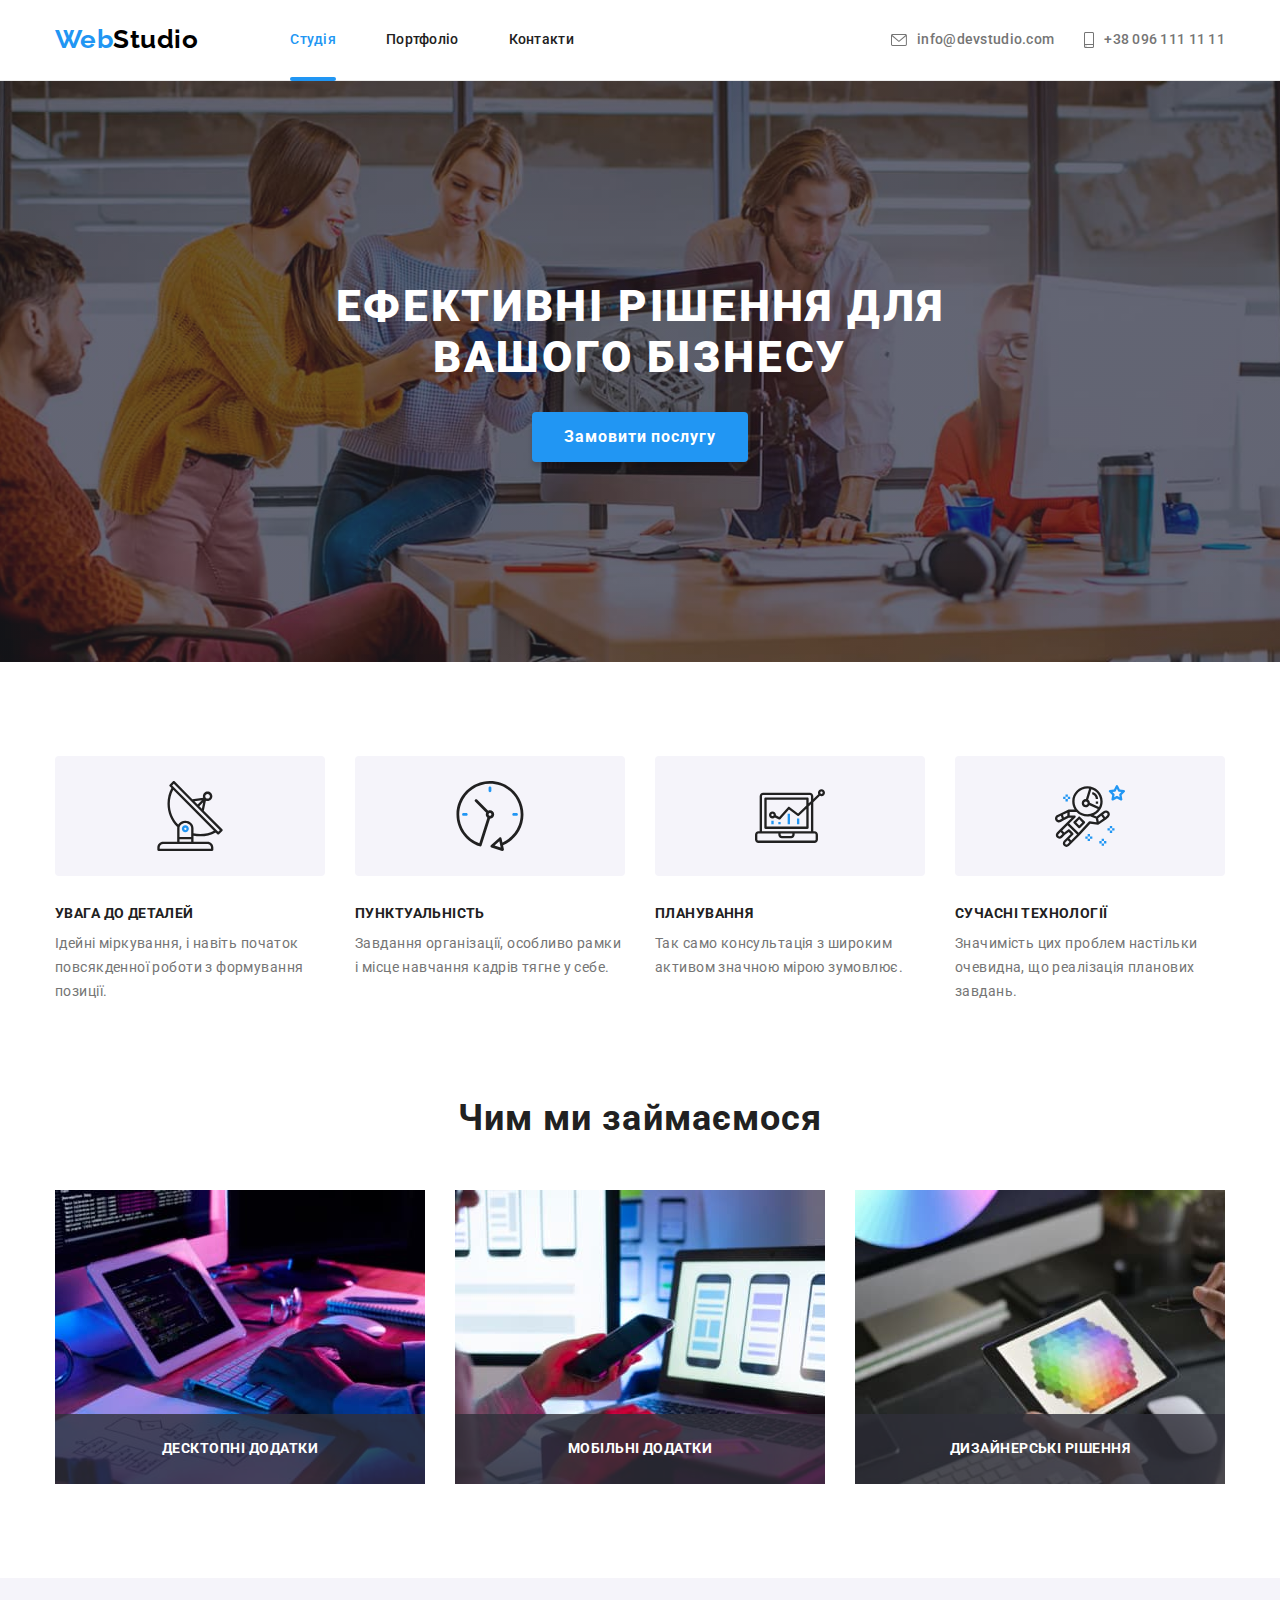
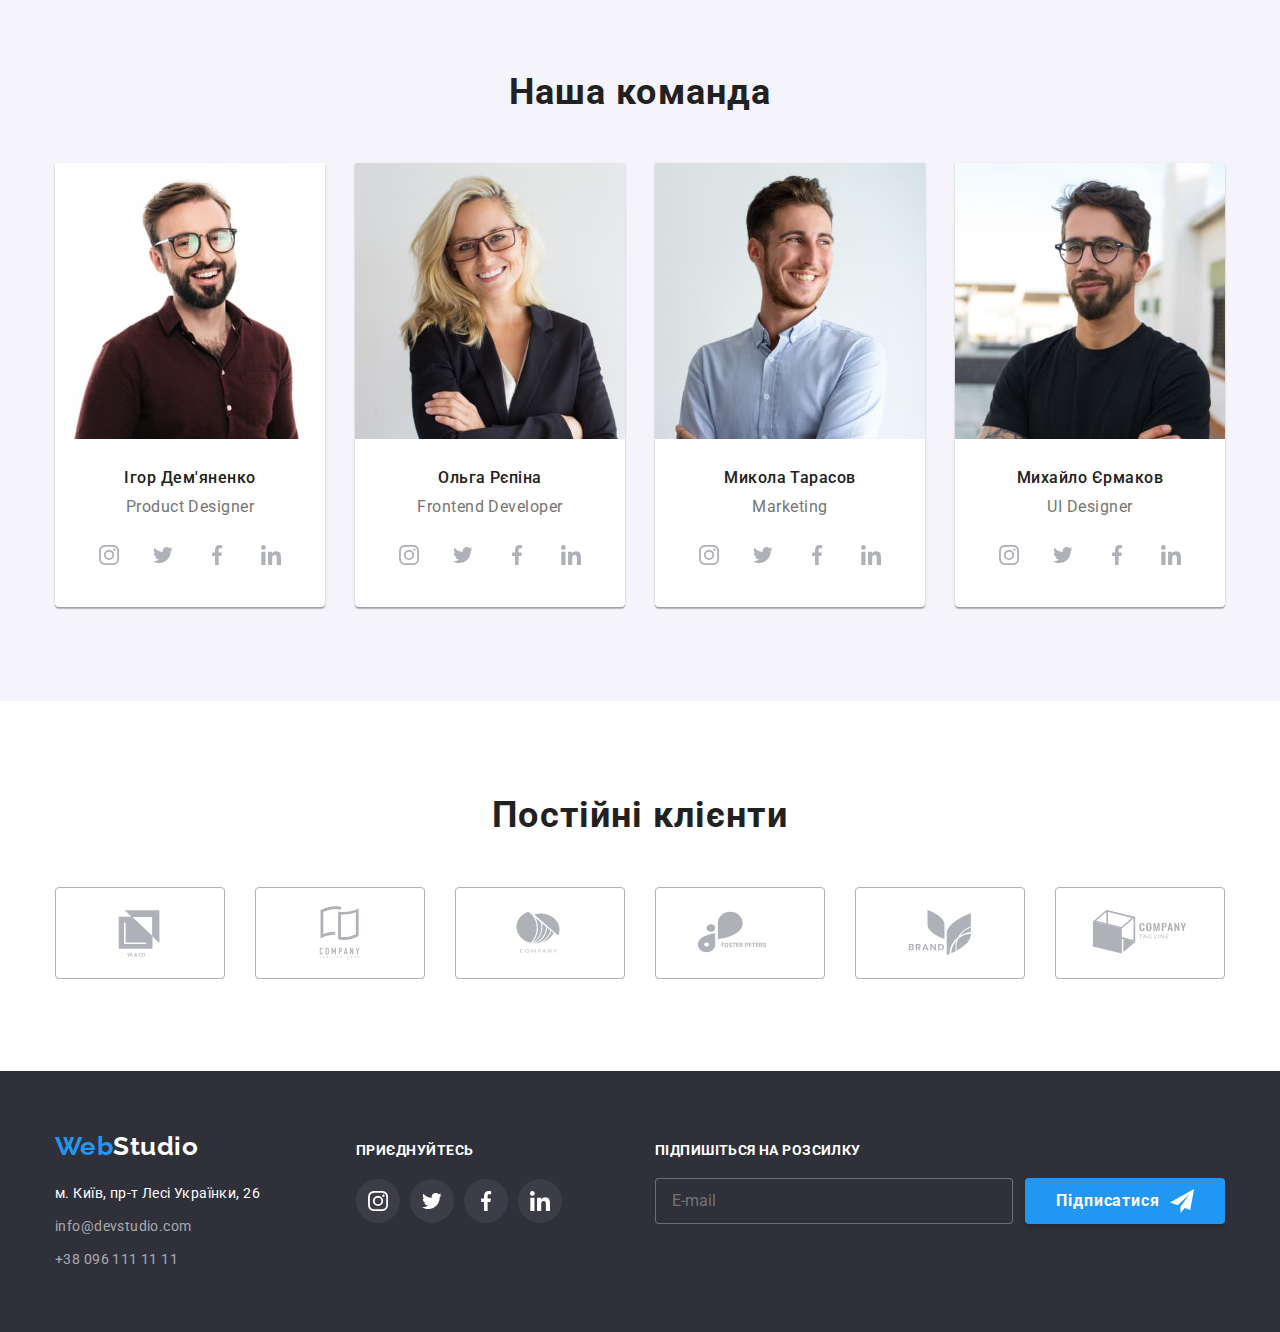
==== commit 7e8ba4c2: "Summary (required)" ====
--- a/index.html
+++ b/index.html
@@ -215,33 +215,39 @@
           <h2 class="section__title">Чим ми займаємося</h2>
           <ul class="work__list list">
             <li class="work__item">
-              <img
-                srcset="./images/img.jpg 1x,
-                        ./images/img 2x.jpg 2x;"
-                src="./images/img.jpg"
-                alt="Верстка"
-                width="370"
-              />
+              <picture>
+                <source
+                  srcset="./images/img.jpg 1x, ./images/img@2x.jpg 2x"
+                  type="image/jpg"
+                  media="(min-width: 1200px)"
+                />
+
+                <img src="./images/img.jpg" alt="Десктопні додатки" />
+              </picture>
               <p class="work__text">Десктопні додатки</p>
             </li>
             <li class="work__item">
-              <img
-                srcset="./images/img1.jpg 1x,
-                        ./images/img1 2x.jpg 2x;"
-                src="./images/img1.jpg"
-                alt="Мобільні додатки"
-                width="370"
-              />
+              <picture>
+                <source
+                  srcset="./images/img1.jpg 1x, ./images/img1@2x.jpg 2x"
+                  type="image/jpg"
+                  media="(min-width: 1200px)"
+                />
+
+                <img src="./images/img1.jpg" alt="Мобільні додатки" />
+              </picture>
               <p class="work__text">Мобільні додатки</p>
             </li>
             <li class="work__item">
-              <img
-                srcset="./images/img2.jpg 1x,
-                        ./images/img2 2x.jpg 2x;"
-                src="./images/img2.jpg"
-                alt="Дизайн"
-                width="370"
-              />
+              <picture>
+                <source
+                  srcset="./images/img2.jpg 1x, ./images/img2@2x.jpg 2x"
+                  type="image/jpg"
+                  media="(min-width: 1200px)"
+                />
+
+                <img src="./images/img2.jpg" alt="Дизайнерські рішення" />
+              </picture>
               <p class="work__text">Дизайнерські рішення</p>
             </li>
           </ul>
--- a/css/main.min.css
+++ b/css/main.min.css
@@ -1 +1 @@
-:root{--primary-text-color: #212121;--secondary-text-color: #757575;--white-text-color: #ffffff;--accent-color: #2196f3;--black-logo-color: #000000;--white-background-color: #ffffff;--hero-background-color: #2f303a;--team-background-color: #f5f4fa;--footer-text-color: rgba(255, 255, 255, 0.6)}body{font-family:Roboto,sans-serif;letter-spacing:.03em;background-color:var(--white-background-color);color:var(--primary-text-color)}h1,h2,h3,p{margin:0;padding:0}ul,li{margin:0;padding:0}.list{list-style:none}.link{text-decoration:none}.visually-hidden{position:absolute;white-space:nowrap;width:1px;height:1px;overflow:hidden;border:0;padding:0;clip:rect(0 0 0 0);-webkit-clip-path:inset(50%);clip-path:inset(50%);margin:-1px}img{display:block;max-width:100%;height:auto}.container{width:100%;margin-left:auto;margin-right:auto;padding-left:15px;padding-right:15px}@media screen and (min-width: 480px){.container{width:480px}}@media screen and (min-width: 768px){.container{width:768px}}@media screen and (min-width: 1200px){.container{width:1200px}}.section{padding-top:94px;padding-bottom:94px}.hero__btn{font-family:inherit;font-weight:700;font-size:16px;line-height:1.87;letter-spacing:.06em;background-color:var(--accent-color);color:var(--white-text-color);cursor:pointer;box-shadow:0px 4px 4px rgba(0,0,0,.15);border-radius:4px;border:none;padding:10px 32px;transition:color 250ms cubic-bezier(0.4, 0, 0.2, 1),bacground-color 250ms cubic-bezier(0.4, 0, 0.2, 1),box-shadow 250ms cubic-bezier(0.4, 0, 0.2, 1)}.hero__btn:hover,.hero__btn:focus{background-color:var(--white-text-color);color:var(--accent-color)}.footer-form__btn{width:200px;display:inline-flex;align-items:center;justify-content:center;border:none;margin:0;padding:8px 28px;border-radius:4px;background-color:var(--accent-color);box-shadow:0px 4px 4px rgba(0,0,0,.15);color:var(--white-text-color);font-weight:700;font-size:16px;line-height:1.87;letter-spacing:.06em;cursor:pointer}@media screen and (min-width: 1200px){.footer-form__btn{margin-left:12px}}.icon-send{margin-left:10px}.modal-form__btn{margin:0 auto;padding:10px 56px;border:none;border-radius:4px;font-weight:700;font-size:16px;line-height:1.87;letter-spacing:.06em;cursor:pointer;background-color:var(--accent-color);box-shadow:0px 4px 4px rgba(0,0,0,.15);color:var(--white-text-color);transition:background-color 250ms cubic-bezier(0.4, 0, 0.2, 1)}.modal-form__btn:hover,.modal-form__btn:focus{background-color:#188ce8}.close-btn{position:absolute;right:8px;top:8px;background-color:rgba(0,0,0,0);border-radius:50%;width:30px;height:30px;border:1px solid rgba(0,0,0,.1);cursor:pointer}.close-btn:hover .modal-icon{fill:var(--accent-color);transition:fill 250ms cubic-bezier(0.4, 0, 0.2, 1)}.btn{display:flex;flex-wrap:wrap;justify-content:flex-start;margin-bottom:40px;grid-gap:8px;grid-row-gap:15px}@media(min-width: 768px){.btn{justify-content:center;margin-bottom:30px}}@media(min-width: 1200px){.btn{margin-bottom:50px}}.btn__item:not(:last-child){margin-right:8px}.btn__category{font-family:inherit;font-weight:500;font-size:16px;line-height:1.63;text-align:center;letter-spacing:.03em;background-color:var(--team-background-color);color:var(--primary-text-color);cursor:pointer;display:inline-block;min-width:73px;border-radius:4px;border:1px solid rgba(0,0,0,0);padding:6px 22px;transition:background-color 250ms cubic-bezier(0.4, 0, 0.2, 1),color 250ms cubic-bezier(0.4, 0, 0.2, 1),box-shadow 250ms cubic-bezier(0.4, 0, 0.2, 1)}.btn__category:hover,.btn__category:focus{background-color:var(--accent-color);color:var(--white-text-color);box-shadow:0px 3px 1px rgba(0,0,0,.1),0px 1px 2px rgba(0,0,0,.08),0px 2px 2px rgba(0,0,0,.12)}.checkbox__icon-check,.checkbox__label,.footer-social__link,.client__link,.worker__social-link,.work__text,.features__fon,.header__nav,.modal-form__btn,.close-btn{display:flex;justify-content:center;align-items:center}.header{background-color:var(--white-background-color);border-bottom:1px solid #ececec}@media screen and (min-width: 1200px){.header{display:flex;align-items:center;justify-content:space-between}}@media screen and (max-width: 767px){.header__section{padding-top:10px;padding-bottom:10px}}@media screen and (min-width: 768px){.header__section{display:flex;align-items:center;justify-content:space-between}}@media screen and (max-width: 767px){.header__nav{display:flex;align-items:center;justify-content:space-between}}@media screen and (max-width: 767px){.nav{display:none}}@media screen and (min-width: 768px){.nav{display:flex;gap:50px;margin-left:87px}}@media screen and (min-width: 1200px){.nav{margin-left:92px}}@media screen and (max-width: 767px){.contact{display:none}}@media screen and (min-width: 768px)and (max-width: 1199px){.contact{flex-direction:column;gap:10px}}@media screen and (min-width: 1200px){.contact{gap:30px}}@media screen and (max-width: 767px){.menu-toggle{display:inline-flex;margin:0;padding:0;border:none;background-color:rgba(0,0,0,0);cursor:pointer;outline:none}}@media screen and (min-width: 768px){.menu-toggle{display:none}}@media screen and (max-width: 767px){.menu-container{position:fixed;top:0;left:0;width:100vw;height:100vh;padding:48px 0 0 40px;background-color:var(--white-background-color);z-index:999;transform:translateX(100%);transition:transform 250ms ease-in-out}}@media screen and (min-width: 768px){.menu-container{display:none}}.menu-container.is-open{transform:translateX(0)}.menu-container .menu-toggle{position:absolute;top:10px;right:15px}.menu-container .menu-toggle:hover{fill:#2196f3}.mobile-nav{display:flex;flex-direction:column;gap:32px;margin-bottom:180px}.mobile-nav__link{font-weight:500;font-size:40px;line-height:1.17;letter-spacing:.02em;color:var(--primary-text-color)}.mobile-nav__link.active{color:var(--accent-color)}.mobile-contacts{display:flex;flex-direction:column;gap:30px;margin-bottom:64px}.mobile-contacts__phone{font-weight:500;font-size:34px;line-height:1.17;letter-spacing:.02em;color:var(--accent-color)}.mobile-contacts__email{font-weight:500;font-size:24px;line-height:1.16;letter-spacing:.02em;color:var(--secondary-text-color)}.mobile-social{display:flex;flex-wrap:wrap}@media screen and (max-width: 767px){.mobile-social li:not(:last-child){padding-right:10px;border-right:1px solid rgba(33,33,33,.2)}.mobile-social li:not(:first-child){padding-left:10px}}.mobile-social__link{font-weight:500;font-size:18px;line-height:1.22;letter-spacing:.02em;color:var(--accent-color)}.header__logo{font-family:"Raleway";font-style:normal;font-weight:700;font-size:24px;line-height:1.16;color:var(--accent-color)}@media screen and (min-width: 1200px){.header__logo{font-size:26px;line-height:1.19;padding-top:24px;padding-bottom:25px}}.logo--black{color:var(--black-logo-color)}.logo--white{color:var(--white-text-color)}.nav__link{font-family:inherit;font-weight:500;font-size:14px;line-height:1.14;letter-spacing:.02em;color:var(--primary-text-color);padding-top:32px;padding-bottom:32px;display:block;position:relative;transition:color 250ms cubic-bezier(0.4, 0, 0.2, 1)}.nav__link:hover,.nav__link:focus{color:var(--accent-color)}@media screen and (min-width: 1200px){.contact{display:flex;margin-left:auto}}.contact__link{font-family:inherit;font-weight:500;font-size:12px;line-height:1.16;letter-spacing:.02em;color:var(--secondary-text-color);display:inline-flex;color:var(--secondary-text-color);align-items:center;transition:color 250ms cubic-bezier(0.4, 0, 0.2, 1)}.contact__link:hover,.contact__link:focus{color:var(--accent-color)}@media screen and (min-width: 1200px){.contact__link{font-size:14px;line-height:1.14;padding-top:32px;padding-bottom:32px}}.contact__item:not(:last-child){margin-bottom:10px}.active{color:var(--accent-color)}.contact__icon{margin-right:8px;fill:currentColor}@media screen and (min-width: 1200px){.contact__icon{margin-right:10px}}.active::after{content:"";position:absolute;display:block;bottom:-1px;width:100%;height:4px;border-radius:2px;background-color:var(--accent-color)}.hero{background-color:var(--hero-background-color);text-align:center;padding-top:118px;padding-bottom:118px;margin-left:auto;margin-right:auto;background-image:linear-gradient(to right, rgba(47, 48, 58, 0.4), rgba(47, 48, 58, 0.4)),url("../images/Hero-mobile.jpg");background-repeat:no-repeat;background-position:center;background-size:cover}@media screen and (min-width: 1200px){.hero{padding-top:200px;padding-bottom:200px;max-width:1600px}}@media screen and (min-device-pixel-ratio: 2),screen and (-webkit-min-device-pixel-ratio: 2),screen and (min-resolution: 192dpi),screen and (min-resolution: 2dppx){.hero{background-image:linear-gradient(to right, rgba(47, 48, 58, 0.4), rgba(47, 48, 58, 0.4)),url("../images/Hero-mobile_2x.jpg");background-repeat:no-repeat;background-position:center;background-size:cover}}@media(min-width: 469px){.hero{background-image:linear-gradient(to right, rgba(47, 48, 58, 0.4), rgba(47, 48, 58, 0.4)),url("../images/Hero-tab.jpg");background-repeat:no-repeat;background-position:center;background-size:cover}}@media screen and (min-width: 469px)and (min-device-pixel-ratio: 2),screen and (min-width: 469px)and (-webkit-min-device-pixel-ratio: 2),screen and (min-width: 469px)and (min-resolution: 192dpi),screen and (min-width: 469px)and (min-resolution: 2dppx){.hero{background-image:linear-gradient(to right, rgba(47, 48, 58, 0.4), rgba(47, 48, 58, 0.4)),url("../images/Hero-tab_2x.jpg");background-repeat:no-repeat;background-position:center;background-size:cover}}@media(min-width: 769px){.hero{background-image:linear-gradient(to right, rgba(47, 48, 58, 0.4), rgba(47, 48, 58, 0.4)),url("../images/Hero-desk.jpg");background-repeat:no-repeat;background-position:center;background-size:cover}}@media screen and (min-width: 769px)and (min-device-pixel-ratio: 2),screen and (min-width: 769px)and (-webkit-min-device-pixel-ratio: 2),screen and (min-width: 769px)and (min-resolution: 192dpi),screen and (min-width: 769px)and (min-resolution: 2dppx){.hero{background-image:linear-gradient(to right, rgba(47, 48, 58, 0.4), rgba(47, 48, 58, 0.4)),url("../images/Hero-desk_2x.jpg");background-repeat:no-repeat;background-position:center;background-size:cover}}.hero__title{font-weight:900;font-size:26px;line-height:1,61;text-align:center;letter-spacing:.06em;text-transform:uppercase;color:var(--white-text-color);width:360px;margin-top:0;margin-bottom:30px;margin-left:auto;margin-right:auto}@media screen and (min-width: 1200px){.hero__title{font-size:44px;line-height:1,36;width:696px;margin-top:0;margin-bottom:30px;margin-left:auto;margin-right:auto}}.features{padding-top:60px;padding-bottom:60px}@media screen and (min-width: 1200px){.features{padding-top:94px;padding-bottom:94px}}.features__list{display:flex;flex-wrap:wrap;justify-content:center;grid-gap:30px}@media screen and (min-width: 480px){.features__item{width:450px}}@media screen and (min-width: 768px){.features__item{width:354px}}@media screen and (min-width: 1200px){.features__item{width:270px}}.features__fon{height:120px;margin-bottom:30px;background-color:var(--team-background-color);border-radius:4px}@media screen and (min-width: 480px){.features__fon{width:450px}}@media screen and (min-width: 768px){.features__fon{width:354px}}@media screen and (min-width: 1200px){.features__fon{width:270px}}.features__title{margin-bottom:10px;font-weight:700;font-size:14px;line-height:1.14;letter-spacing:.03em;text-transform:uppercase;color:var(--primary-text-color);margin-bottom:10px}@media screen and (max-width: 767px){.features__title{text-align:center}}@media screen and (min-width: 768px){.features__title{text-align:left}}@media screen and (min-width: 1200px){.features__title{text-align:left}}.features__text{font-weight:400;font-size:14px;line-height:1.71;letter-spacing:.03em;color:var(--secondary-text-color)}.work{padding-bottom:94px}@media screen and (max-width: 1199px){.work{display:none}}.work__list{display:flex}.work__item:not(:last-child){margin-right:30px}.section__title{font-weight:700;font-size:36px;line-height:1.16;text-align:center;letter-spacing:.03em;color:var(--primary-text-color);margin-bottom:50px}@media screen and (max-width: 1199px){.section__title{margin-bottom:30px}}.work__item{position:relative}.work__text{width:100%;position:absolute;bottom:0;left:0;height:70px;font-weight:700;font-size:14px;line-height:1.14;text-align:center;text-transform:uppercase;color:var(--white-text-color);background-color:rgba(47,48,58,.8)}.team{padding-top:60px;padding-bottom:60px;background-color:var(--team-background-color)}@media screen and (min-width: 1200px){.team{padding-top:94px;padding-bottom:94px}}.team__list{display:flex;flex-wrap:wrap;justify-content:center;align-items:center;grid-gap:30px}.team__item{background:#fff;box-shadow:0px 1px 3px rgba(0,0,0,.12),0px 1px 1px rgba(0,0,0,.14),0px 2px 1px rgba(0,0,0,.2);border-radius:0px 0px 4px 4px}@media screen and (max-width: 479px){.team__item{width:450px}}@media screen and (min-width: 480px){.team__item{width:450px}}@media screen and (min-width: 768px){.team__item{width:354px}}@media screen and (min-width: 1200px){.team__item{width:270px}}.worker{padding-top:30px;padding-bottom:24px}@media screen and (min-width: 1200px){.worker{padding:30px 0px}}.worker__title{font-weight:500;font-size:16px;line-height:1.18;text-align:center;letter-spacing:.03em;color:var(--primary-text-color);margin-bottom:10px}.worker__prof{font-weight:400;font-size:16px;line-height:1.18;text-align:center;letter-spacing:.03em;color:var(--secondary-text-color);margin-bottom:16px}.worker__social-list{display:flex;justify-content:center;align-items:center;padding:0px 32px;list-style:none}@media screen and (min-width: 1200px){.worker__social-list{justify-content:space-between}}.worker__social-item{width:44px;height:44px}@media screen and (max-width: 1199px){.worker__social-item{margin:0 5px}}.worker__social-link{width:44px;height:44px;border-radius:50%;color:#afb1b8;transition:background-color 250ms cubic-bezier(0.4, 0, 0.2, 1),color 250ms cubic-bezier(0.4, 0, 0.2, 1)}.worker__social-link:hover{color:#fff;background-color:var(--accent-color)}.worker__social-icon{fill:currentColor}.client{padding-top:60px;padding-bottom:60px}@media screen and (min-width: 1200px){.client{padding-top:94px;padding-bottom:94px}}.client__list{display:flex;justify-content:center;align-items:center;flex-wrap:wrap;grid-gap:30px}@media screen and (min-width: 1200px){.client__list{flex-wrap:nowrap}}.client__item{border-radius:4px;height:90px}@media screen and (min-width: 480px){.client__item{width:210px}}@media screen and (min-width: 768px){.client__item{width:226px}}@media screen and (min-width: 1200px){.client__item{width:170px}}.client__link{height:92px;border-radius:4px;border:1px solid #afb1b8;color:#afb1b8;fill:currentColor;transition:color 250ms cubic-bezier(0.4, 0, 0.2, 1),border-color 250ms cubic-bezier(0.4, 0, 0.2, 1)}.client__link:hover,.client__link:focus{color:var(--accent-color);border-color:var(--accent-color)}.footer{background-color:var(--hero-background-color);padding-top:60px;padding-bottom:60px;text-align:center}@media screen and (min-width: 1200px){.footer{text-align:left}}.footer__logo{font-family:"Raleway";font-style:normal;font-weight:700;font-size:26px;line-height:1.19;color:var(--accent-color);display:inline-block;margin-bottom:20px}.footer__position{display:block;margin:0;padding:0;list-style:none}@media screen and (min-width: 1200px){.footer__position{display:flex}}@media(min-width: 768px){.footer__position{display:flex;align-items:baseline;justify-content:space-around;flex-wrap:wrap;row-gap:60px}}@media screen and (min-width: 1200px){.footer__position-contact{width:231px}}.footer-contact__item:not(:last-child){margin-bottom:8px}@media screen and (min-width: 1200px){.footer-contact__item:not(:last-child){margin-bottom:9px}}.footer-contact__address{font-family:"Roboto";font-style:normal;font-weight:400;font-size:14px;line-height:1.71;letter-spacing:.03em;color:var(--white-text-color);transition:color 250ms cubic-bezier(0.4, 0, 0.2, 1)}.footer-contact__address:hover,.footer-contact__address:focus{color:var(--accent-color)}.footer-contact__link{font-family:"Roboto";font-style:normal;font-weight:400;font-size:14px;line-height:1.71;letter-spacing:.03em;color:var(--footer-text-color);transition:color 250ms cubic-bezier(0.4, 0, 0.2, 1)}.footer-contact__link:hover,.footer-contact__link:focus{color:var(--accent-color)}@media screen and (max-width: 767px){.footer-social__networks{margin:60px}}@media screen and (min-width: 1200px){.footer-social__networks{margin-left:70px;width:206px}}.footer-social__title{padding:0px 0px 0px 0px;margin-top:10px;margin-bottom:20px;font-weight:700;font-size:14px;line-height:1.14;text-transform:uppercase;color:var(--white-text-color)}@media screen and (max-width: 1199px){.footer-social__item{padding:0 5px}}.footer-social__list{list-style:none;justify-content:center;align-items:center;display:flex;padding:0;margin-top:0}@media screen and (min-width: 1200px){.footer-social__list{justify-content:space-between}}.footer-social__link{width:44px;height:44px;border-radius:50%;color:var(--white-text-color);background-color:rgba(255,255,255,.062745098);transition:background-color 250ms cubic-bezier(0.4, 0, 0.2, 1)}.footer-social__link:hover{background-color:var(--accent-color)}.footer-social__icon{fill:currentColor}@media screen and (min-width: 1200px){.footer-form__container{margin-left:93px;padding-top:10px}}@media screen and (min-width: 768px){.footer-form{display:flex;flex-direction:column;align-items:center}}@media screen and (min-width: 1200px){.footer-form{display:block}}.footer-form__text{padding:0px 0px 0px 0px;margin-bottom:20px;font-weight:700;font-size:14px;line-height:16px;letter-spacing:.03em;text-transform:uppercase;color:var(--white-text-color)}.footer-form__input{margin-bottom:20px;width:100%;padding:13px 16px;border-radius:4px;border:1px solid rgba(255,255,255,.3);background-color:var(--hero-background-color);color:var(--white-text-color)}@media screen and (min-width: 768px){.footer-form__input{width:450px}}@media screen and (min-width: 1200px){.footer-form__input{width:358px}}.footer__input::-moz-placeholder{font-size:16px;line-height:1.25;color:rgba(255,255,255,.6)}.footer__input:-ms-input-placeholder{font-size:16px;line-height:1.25;color:rgba(255,255,255,.6)}.footer__input::placeholder{font-size:16px;line-height:1.25;color:rgba(255,255,255,.6)}.gallery{padding-top:60px;padding-bottom:60px}@media screen and (min-width: 1200px){.gallery{padding-top:94px;padding-bottom:94px}}.portfolio{display:grid;grid-template-columns:auto;gap:30px 30px;align-items:stretch}@media screen and (min-width: 480px){.portfolio{grid-template-columns:auto}}@media screen and (min-width: 768px){.portfolio{grid-template-columns:auto auto}}@media screen and (min-width: 1200px){.portfolio{grid-template-columns:auto auto auto}}.portfolio__link{display:block;transition:box-shadow 250ms cubic-bezier(0.4, 0, 0.2, 1)}.portfolio__link:hover,.portfolio__link:focus{box-shadow:0px 1px 1px rgba(0,0,0,.12),0px 4px 4px rgba(0,0,0,.06),1px 4px 6px rgba(0,0,0,.16)}.portfolio__link:hover .thumb__text{transform:translateY(0)}.thumb{position:relative;overflow:hidden}.thumb__text{position:absolute;top:0;left:0;width:100%;height:100%;padding:63px 24px;background:rgba(33,150,243,.9);color:var(--white-text-color);font-size:18px;line-height:1.56;letter-spacing:.03em;transform:translateY(101%);transition:transform 250ms cubic-bezier(0.4, 0, 0.2, 1)}.gallery-text{border:1px solid #eee;border-top:rgba(0,0,0,0);padding:20px 24px}.gallery-text__title{font-weight:700;font-size:18px;line-height:2;letter-spacing:.06em;color:var(--primary-text-color);margin-bottom:4px}.gallery-text__description{font-weight:400;font-size:16px;line-height:1.87;letter-spacing:.03em;color:var(--secondary-text-color)}.backdrop{position:fixed;top:0;left:0;width:100%;height:100%;background:rgba(0,0,0,.2);transition:opacity 250ms cubic-bezier(0.4, 0, 0.2, 1),visibility 250ms cubic-bezier(0.4, 0, 0.2, 1)}.backdrop.is-hidden{opacity:0;visibility:hidden;pointer-events:none;transition:opacity 250ms cubic-bezier(0.4, 0, 0.2, 1),visibility 250ms cubic-bezier(0.4, 0, 0.2, 1)}.backdrop.is-hidden .modal{transform:translate(-50%, -50%) scale(2);transition:transform 250ms cubic-bezier(0.4, 0, 0.2, 1)}.modal{position:absolute;top:50%;left:50%;padding:40px;width:450px;height:609px;background:var(--white-background-color);box-shadow:0px 1px 3px rgba(0,0,0,.12),0px 1px 1px rgba(0,0,0,.14),0px 2px 1px rgba(0,0,0,.2);border-radius:4px;transform:translate(-50%, -50%) scale(1);transition:transform 250ms cubic-bezier(0.4, 0, 0.2, 1)}@media screen and (max-width: 479px){.modal{width:320px;height:609px;padding:40px 20px}}@media screen and (min-width: 1200px){.modal{width:528px;height:581px}}.modal-form__title{margin-bottom:12px;font-weight:700;font-size:20px;line-height:1,15;text-align:center;letter-spacing:.03em;color:var(--primary-text-color)}.modal-form__field{position:relative;display:flex;flex-direction:column;margin-bottom:10px}.modal-form__field:nth-child(5){margin-bottom:20px}.modal-form__label{margin-bottom:4px;font-weight:400;font-size:14px;line-height:1,17;letter-spacing:.01em;color:var(--secondary-text-color)}.modal-form__input{width:100%;margin:0;padding:10px 42px;border:1px solid rgba(33,33,33,.2);border-radius:4px;transition:border-color 250ms cubic-bezier(0.4, 0, 0.2, 1)}.modal-form__input:hover,.modal-form__input:focus{outline:none;border-color:var(--accent-color)}.modal-form__input-icon{position:absolute;top:50%;left:15px;transform:translateY(25%);display:inline-block;width:12px;height:12px;transition:fill 250ms cubic-bezier(0.4, 0, 0.2, 1)}.modal-form__input:hover+.modal-form__input-icon,.modal-form__input:focus+.modal-form__input-icon{fill:var(--accent-color)}.comment{resize:none;height:120px;padding:12px 16px;border:1px solid rgba(33,33,33,.2);border-radius:4px;transition:border-color 250ms cubic-bezier(0.4, 0, 0.2, 1)}.comment:hover,.comment:focus{outline:none;border-color:var(--accent-color)}.comment::-moz-placeholder{font-weight:400;font-size:12px;line-height:1,17;letter-spacing:.01em;color:rgba(117,117,117,.5)}.comment:-ms-input-placeholder{font-weight:400;font-size:12px;line-height:1,17;letter-spacing:.01em;color:rgba(117,117,117,.5)}.comment::placeholder{font-weight:400;font-size:12px;line-height:1,17;letter-spacing:.01em;color:rgba(117,117,117,.5)}.modal-form__checkbox{display:flex;align-items:center;justify-content:center;margin-bottom:30px}.checkbox__input{-webkit-appearance:none;-moz-appearance:none;appearance:none}.checkbox__label{font-size:12px;line-height:1,19;color:var(--secondary-text-color)}@media screen and (max-width: 479px){.checkbox__label{font-size:9px;line-height:1,19}}@media screen and (min-width: 1200px){.checkbox__label{font-size:14px;line-height:1,71}}.checkbox__input:checked+.checkbox__icon-check{background-color:#2196f3;border:none;transition:background-color 250ms cubic-bezier(0.4, 0, 0.2, 1)}.checkbox__icon-check{width:16px;height:15px;border:1px solid var(--primary-text-color);border-radius:2px;margin-right:7px;fill:var(--white-background-color)}.checkbox__link{margin-left:4px;font-style:normal;font-weight:400;letter-spacing:.03em;-webkit-text-decoration-line:underline;text-decoration-line:underline;font-size:12px;line-height:1,19;color:#2196f3}@media screen and (max-width: 479px){.checkbox__link{font-size:9px;line-height:1,19}}@media screen and (min-width: 1200px){.checkbox__link{font-size:14px;line-height:1.71}}/*# sourceMappingURL=main.min.css.map */+:root{--primary-text-color: #212121;--secondary-text-color: #757575;--white-text-color: #ffffff;--accent-color: #2196f3;--black-logo-color: #000000;--white-background-color: #ffffff;--hero-background-color: #2f303a;--team-background-color: #f5f4fa;--footer-text-color: rgba(255, 255, 255, 0.6)}body{font-family:Roboto,sans-serif;letter-spacing:.03em;background-color:var(--white-background-color);color:var(--primary-text-color)}h1,h2,h3,p{margin:0;padding:0}ul,li{margin:0;padding:0}.list{list-style:none}.link{text-decoration:none}.visually-hidden{position:absolute;white-space:nowrap;width:1px;height:1px;overflow:hidden;border:0;padding:0;clip:rect(0 0 0 0);-webkit-clip-path:inset(50%);clip-path:inset(50%);margin:-1px}img{display:block;max-width:100%;height:auto}.container{width:100%;margin-left:auto;margin-right:auto;padding-left:15px;padding-right:15px}@media screen and (min-width: 480px){.container{width:480px}}@media screen and (min-width: 768px){.container{width:768px}}@media screen and (min-width: 1200px){.container{width:1200px}}.section{padding-top:94px;padding-bottom:94px}.hero__btn{font-family:inherit;font-weight:700;font-size:16px;line-height:1.87;letter-spacing:.06em;background-color:var(--accent-color);color:var(--white-text-color);cursor:pointer;box-shadow:0px 4px 4px rgba(0,0,0,.15);border-radius:4px;border:none;padding:10px 32px;transition:color 250ms cubic-bezier(0.4, 0, 0.2, 1),bacground-color 250ms cubic-bezier(0.4, 0, 0.2, 1),box-shadow 250ms cubic-bezier(0.4, 0, 0.2, 1)}.hero__btn:hover,.hero__btn:focus{background-color:var(--white-text-color);color:var(--accent-color)}.footer-form__btn{width:200px;display:inline-flex;align-items:center;justify-content:center;border:none;margin:0;padding:8px 28px;border-radius:4px;background-color:var(--accent-color);box-shadow:0px 4px 4px rgba(0,0,0,.15);color:var(--white-text-color);font-weight:700;font-size:16px;line-height:1.87;letter-spacing:.06em;cursor:pointer}@media screen and (min-width: 1200px){.footer-form__btn{margin-left:12px}}.icon-send{margin-left:10px}.modal-form__btn{margin:0 auto;padding:10px 56px;border:none;border-radius:4px;font-weight:700;font-size:16px;line-height:1.87;letter-spacing:.06em;cursor:pointer;background-color:var(--accent-color);box-shadow:0px 4px 4px rgba(0,0,0,.15);color:var(--white-text-color);transition:background-color 250ms cubic-bezier(0.4, 0, 0.2, 1)}.modal-form__btn:hover,.modal-form__btn:focus{background-color:#188ce8}.close-btn{position:absolute;right:8px;top:8px;background-color:rgba(0,0,0,0);border-radius:50%;width:30px;height:30px;border:1px solid rgba(0,0,0,.1);cursor:pointer}.close-btn:hover .modal-icon{fill:var(--accent-color);transition:fill 250ms cubic-bezier(0.4, 0, 0.2, 1)}.btn{display:flex;flex-wrap:wrap;justify-content:flex-start;margin-bottom:40px;grid-gap:8px;grid-row-gap:15px}@media(min-width: 768px){.btn{justify-content:center;margin-bottom:30px}}@media(min-width: 1200px){.btn{margin-bottom:50px}}.btn__item:not(:last-child){margin-right:8px}.btn__category{font-family:inherit;font-weight:500;font-size:16px;line-height:1.63;text-align:center;letter-spacing:.03em;background-color:var(--team-background-color);color:var(--primary-text-color);cursor:pointer;display:inline-block;min-width:73px;border-radius:4px;border:1px solid rgba(0,0,0,0);padding:6px 22px;transition:background-color 250ms cubic-bezier(0.4, 0, 0.2, 1),color 250ms cubic-bezier(0.4, 0, 0.2, 1),box-shadow 250ms cubic-bezier(0.4, 0, 0.2, 1)}.btn__category:hover,.btn__category:focus{background-color:var(--accent-color);color:var(--white-text-color);box-shadow:0px 3px 1px rgba(0,0,0,.1),0px 1px 2px rgba(0,0,0,.08),0px 2px 2px rgba(0,0,0,.12)}.checkbox__icon-check,.checkbox__label,.footer-social__link,.client__link,.worker__social-link,.work__text,.features__fon,.header__nav,.modal-form__btn,.close-btn{display:flex;justify-content:center;align-items:center}.header{background-color:var(--white-background-color);border-bottom:1px solid #ececec}@media screen and (min-width: 1200px){.header{display:flex;align-items:center;justify-content:space-between}}@media screen and (max-width: 767px){.header__section{padding-top:10px;padding-bottom:10px}}@media screen and (min-width: 768px){.header__section{display:flex;align-items:center;justify-content:space-between}}@media screen and (max-width: 767px){.header__nav{display:flex;align-items:center;justify-content:space-between}}@media screen and (max-width: 767px){.nav{display:none}}@media screen and (min-width: 768px){.nav{display:flex;gap:50px;margin-left:87px}}@media screen and (min-width: 1200px){.nav{margin-left:92px}}@media screen and (max-width: 767px){.contact{display:none}}@media screen and (min-width: 768px)and (max-width: 1199px){.contact{flex-direction:column;gap:10px}}@media screen and (min-width: 1200px){.contact{gap:30px}}@media screen and (max-width: 767px){.menu-toggle{display:inline-flex;margin:0;padding:0;border:none;background-color:rgba(0,0,0,0);cursor:pointer;outline:none}}@media screen and (min-width: 768px){.menu-toggle{display:none}}@media screen and (max-width: 767px){.menu-container{position:fixed;top:0;left:0;width:100vw;height:100vh;padding:48px 0 0 40px;background-color:var(--white-background-color);z-index:999;transform:translateX(100%);transition:transform 250ms ease-in-out}}@media screen and (min-width: 768px){.menu-container{display:none}}.menu-container.is-open{transform:translateX(0)}.menu-container .menu-toggle{position:absolute;top:10px;right:15px}.menu-container .menu-toggle:hover{fill:#2196f3}.mobile-nav{display:flex;flex-direction:column;gap:32px;margin-bottom:180px}.mobile-nav__link{font-weight:500;font-size:40px;line-height:1.17;letter-spacing:.02em;color:var(--primary-text-color)}.mobile-nav__link.active{color:var(--accent-color)}.mobile-contacts{display:flex;flex-direction:column;gap:30px;margin-bottom:64px}.mobile-contacts__phone{font-weight:500;font-size:34px;line-height:1.17;letter-spacing:.02em;color:var(--accent-color)}.mobile-contacts__email{font-weight:500;font-size:24px;line-height:1.16;letter-spacing:.02em;color:var(--secondary-text-color)}.mobile-social{display:flex;flex-wrap:wrap}@media screen and (max-width: 767px){.mobile-social li:not(:last-child){padding-right:10px;border-right:1px solid rgba(33,33,33,.2)}.mobile-social li:not(:first-child){padding-left:10px}}.mobile-social__link{font-weight:500;font-size:18px;line-height:1.22;letter-spacing:.02em;color:var(--accent-color)}.header__logo{font-family:"Raleway";font-style:normal;font-weight:700;font-size:24px;line-height:1.16;color:var(--accent-color)}@media screen and (min-width: 1200px){.header__logo{font-size:26px;line-height:1.19;padding-top:24px;padding-bottom:25px}}.logo--black{color:var(--black-logo-color)}.logo--white{color:var(--white-text-color)}.nav__link{font-family:inherit;font-weight:500;font-size:14px;line-height:1.14;letter-spacing:.02em;color:var(--primary-text-color);padding-top:32px;padding-bottom:32px;display:block;position:relative;transition:color 250ms cubic-bezier(0.4, 0, 0.2, 1)}.nav__link:hover,.nav__link:focus{color:var(--accent-color)}@media screen and (min-width: 1200px){.contact{display:flex;margin-left:auto}}.contact__link{font-family:inherit;font-weight:500;font-size:12px;line-height:1.16;letter-spacing:.02em;color:var(--secondary-text-color);display:inline-flex;color:var(--secondary-text-color);align-items:center;transition:color 250ms cubic-bezier(0.4, 0, 0.2, 1)}.contact__link:hover,.contact__link:focus{color:var(--accent-color)}@media screen and (min-width: 1200px){.contact__link{font-size:14px;line-height:1.14;padding-top:32px;padding-bottom:32px}}@media screen and (min-width: 768px)and (max-width: 1199px){.contact__item:not(:last-child){margin-bottom:10px}}.active{color:var(--accent-color)}.contact__icon{margin-right:8px;fill:currentColor}@media screen and (min-width: 1200px){.contact__icon{margin-right:10px}}.active::after{content:"";position:absolute;display:block;bottom:-1px;width:100%;height:4px;border-radius:2px;background-color:var(--accent-color)}@media screen and (max-width: 767px){.active::after{display:none}}.hero{background-color:var(--hero-background-color);text-align:center;padding-top:118px;padding-bottom:118px;margin-left:auto;margin-right:auto;background-image:linear-gradient(to right, rgba(47, 48, 58, 0.4), rgba(47, 48, 58, 0.4)),url("../images/Hero-mobile.jpg");background-repeat:no-repeat;background-position:center;background-size:cover}@media screen and (min-width: 1200px){.hero{padding-top:200px;padding-bottom:200px;max-width:1600px}}@media screen and (min-device-pixel-ratio: 2),screen and (-webkit-min-device-pixel-ratio: 2),screen and (min-resolution: 192dpi),screen and (min-resolution: 2dppx){.hero{background-image:linear-gradient(to right, rgba(47, 48, 58, 0.4), rgba(47, 48, 58, 0.4)),url("../images/Hero-mobile_2x.jpg");background-repeat:no-repeat;background-position:center;background-size:cover}}@media(min-width: 469px){.hero{background-image:linear-gradient(to right, rgba(47, 48, 58, 0.4), rgba(47, 48, 58, 0.4)),url("../images/Hero-tab.jpg");background-repeat:no-repeat;background-position:center;background-size:cover}}@media screen and (min-width: 469px)and (min-device-pixel-ratio: 2),screen and (min-width: 469px)and (-webkit-min-device-pixel-ratio: 2),screen and (min-width: 469px)and (min-resolution: 192dpi),screen and (min-width: 469px)and (min-resolution: 2dppx){.hero{background-image:linear-gradient(to right, rgba(47, 48, 58, 0.4), rgba(47, 48, 58, 0.4)),url("../images/Hero-tab_2x.jpg");background-repeat:no-repeat;background-position:center;background-size:cover}}@media(min-width: 769px){.hero{background-image:linear-gradient(to right, rgba(47, 48, 58, 0.4), rgba(47, 48, 58, 0.4)),url("../images/Hero-desk.jpg");background-repeat:no-repeat;background-position:center;background-size:cover}}@media screen and (min-width: 769px)and (min-device-pixel-ratio: 2),screen and (min-width: 769px)and (-webkit-min-device-pixel-ratio: 2),screen and (min-width: 769px)and (min-resolution: 192dpi),screen and (min-width: 769px)and (min-resolution: 2dppx){.hero{background-image:linear-gradient(to right, rgba(47, 48, 58, 0.4), rgba(47, 48, 58, 0.4)),url("../images/Hero-desk_2x.jpg");background-repeat:no-repeat;background-position:center;background-size:cover}}.hero__title{font-weight:900;font-size:26px;line-height:1,61;text-align:center;letter-spacing:.06em;text-transform:uppercase;color:var(--white-text-color);width:360px;margin-top:0;margin-bottom:30px;margin-left:auto;margin-right:auto}@media screen and (min-width: 1200px){.hero__title{font-size:44px;line-height:1,36;width:696px;margin-top:0;margin-bottom:30px;margin-left:auto;margin-right:auto}}.features{padding-top:60px;padding-bottom:60px}@media screen and (min-width: 1200px){.features{padding-top:94px;padding-bottom:94px}}.features__list{display:flex;flex-wrap:wrap;justify-content:center;grid-gap:30px}@media screen and (min-width: 480px){.features__item{width:450px}}@media screen and (min-width: 768px){.features__item{width:354px}}@media screen and (min-width: 1200px){.features__item{width:270px}}.features__fon{height:120px;margin-bottom:30px;background-color:var(--team-background-color);border-radius:4px}@media screen and (min-width: 480px){.features__fon{width:450px}}@media screen and (min-width: 768px){.features__fon{width:354px}}@media screen and (min-width: 1200px){.features__fon{width:270px}}.features__title{margin-bottom:10px;font-weight:700;font-size:14px;line-height:1.14;letter-spacing:.03em;text-transform:uppercase;color:var(--primary-text-color);margin-bottom:10px}@media screen and (max-width: 767px){.features__title{text-align:center}}@media screen and (min-width: 768px){.features__title{text-align:left}}@media screen and (min-width: 1200px){.features__title{text-align:left}}.features__text{font-weight:400;font-size:14px;line-height:1.71;letter-spacing:.03em;color:var(--secondary-text-color)}.work{padding-bottom:94px}@media screen and (max-width: 1199px){.work{display:none}}.work__list{display:flex}.work__item:not(:last-child){margin-right:30px}.section__title{font-weight:700;font-size:36px;line-height:1.16;text-align:center;letter-spacing:.03em;color:var(--primary-text-color);margin-bottom:50px}@media screen and (max-width: 1199px){.section__title{margin-bottom:30px}}.work__item{position:relative}.work__text{width:100%;position:absolute;bottom:0;left:0;height:70px;font-weight:700;font-size:14px;line-height:1.14;text-align:center;text-transform:uppercase;color:var(--white-text-color);background-color:rgba(47,48,58,.8)}.team{padding-top:60px;padding-bottom:60px;background-color:var(--team-background-color)}@media screen and (min-width: 1200px){.team{padding-top:94px;padding-bottom:94px}}.team__list{display:flex;flex-wrap:wrap;justify-content:center;align-items:center;grid-gap:30px}.team__item{background:#fff;box-shadow:0px 1px 3px rgba(0,0,0,.12),0px 1px 1px rgba(0,0,0,.14),0px 2px 1px rgba(0,0,0,.2);border-radius:0px 0px 4px 4px}@media screen and (max-width: 479px){.team__item{width:450px}}@media screen and (min-width: 480px){.team__item{width:450px}}@media screen and (min-width: 768px){.team__item{width:354px}}@media screen and (min-width: 1200px){.team__item{width:270px}}.worker{padding-top:30px;padding-bottom:24px}@media screen and (min-width: 1200px){.worker{padding:30px 0px}}.worker__title{font-weight:500;font-size:16px;line-height:1.18;text-align:center;letter-spacing:.03em;color:var(--primary-text-color);margin-bottom:10px}.worker__prof{font-weight:400;font-size:16px;line-height:1.18;text-align:center;letter-spacing:.03em;color:var(--secondary-text-color);margin-bottom:16px}.worker__social-list{display:flex;justify-content:center;align-items:center;padding:0px 32px;list-style:none}@media screen and (min-width: 1200px){.worker__social-list{justify-content:space-between}}.worker__social-item{width:44px;height:44px}@media screen and (max-width: 1199px){.worker__social-item{margin:0 5px}}.worker__social-link{width:44px;height:44px;border-radius:50%;color:#afb1b8;transition:background-color 250ms cubic-bezier(0.4, 0, 0.2, 1),color 250ms cubic-bezier(0.4, 0, 0.2, 1)}.worker__social-link:hover{color:#fff;background-color:var(--accent-color)}.worker__social-icon{fill:currentColor}.client{padding-top:60px;padding-bottom:60px}@media screen and (min-width: 1200px){.client{padding-top:94px;padding-bottom:94px}}.client__list{display:flex;justify-content:center;align-items:center;flex-wrap:wrap;grid-gap:30px}@media screen and (min-width: 1200px){.client__list{flex-wrap:nowrap}}.client__item{border-radius:4px;height:90px}@media screen and (min-width: 480px){.client__item{width:210px}}@media screen and (min-width: 768px){.client__item{width:226px}}@media screen and (min-width: 1200px){.client__item{width:170px}}.client__link{height:92px;border-radius:4px;border:1px solid #afb1b8;color:#afb1b8;fill:currentColor;transition:color 250ms cubic-bezier(0.4, 0, 0.2, 1),border-color 250ms cubic-bezier(0.4, 0, 0.2, 1)}.client__link:hover,.client__link:focus{color:var(--accent-color);border-color:var(--accent-color)}.footer{background-color:var(--hero-background-color);padding-top:60px;padding-bottom:60px;text-align:center}@media screen and (min-width: 1200px){.footer{text-align:left}}.footer__logo{font-family:"Raleway";font-style:normal;font-weight:700;font-size:26px;line-height:1.19;color:var(--accent-color);display:inline-block;margin-bottom:20px}.footer__position{display:block;margin:0;padding:0;list-style:none}@media screen and (min-width: 1200px){.footer__position{display:flex}}@media(min-width: 768px){.footer__position{display:flex;align-items:baseline;justify-content:space-around;flex-wrap:wrap;row-gap:60px}}@media screen and (min-width: 1200px){.footer__position-contact{width:231px}}.footer-contact__item:not(:last-child){margin-bottom:8px}@media screen and (min-width: 1200px){.footer-contact__item:not(:last-child){margin-bottom:9px}}.footer-contact__address{font-family:"Roboto";font-style:normal;font-weight:400;font-size:14px;line-height:1.71;letter-spacing:.03em;color:var(--white-text-color);transition:color 250ms cubic-bezier(0.4, 0, 0.2, 1)}.footer-contact__address:hover,.footer-contact__address:focus{color:var(--accent-color)}.footer-contact__link{font-family:"Roboto";font-style:normal;font-weight:400;font-size:14px;line-height:1.71;letter-spacing:.03em;color:var(--footer-text-color);transition:color 250ms cubic-bezier(0.4, 0, 0.2, 1)}.footer-contact__link:hover,.footer-contact__link:focus{color:var(--accent-color)}@media screen and (max-width: 767px){.footer-social__networks{margin:60px}}@media screen and (min-width: 1200px){.footer-social__networks{margin-left:70px;width:206px}}.footer-social__title{padding:0px 0px 0px 0px;margin-top:10px;margin-bottom:20px;font-weight:700;font-size:14px;line-height:1.14;text-transform:uppercase;color:var(--white-text-color)}@media screen and (max-width: 1199px){.footer-social__item{padding:0 5px}}.footer-social__list{list-style:none;justify-content:center;align-items:center;display:flex;padding:0;margin-top:0}@media screen and (min-width: 1200px){.footer-social__list{justify-content:space-between}}.footer-social__link{width:44px;height:44px;border-radius:50%;color:var(--white-text-color);background-color:rgba(255,255,255,.062745098);transition:background-color 250ms cubic-bezier(0.4, 0, 0.2, 1)}.footer-social__link:hover{background-color:var(--accent-color)}.footer-social__icon{fill:currentColor}@media screen and (min-width: 1200px){.footer-form__container{margin-left:93px;padding-top:10px}}@media screen and (min-width: 768px){.footer-form{display:flex;flex-direction:column;align-items:center}}@media screen and (min-width: 1200px){.footer-form{display:block}}.footer-form__text{padding:0px 0px 0px 0px;margin-bottom:20px;font-weight:700;font-size:14px;line-height:16px;letter-spacing:.03em;text-transform:uppercase;color:var(--white-text-color)}.footer-form__input{margin-bottom:20px;width:100%;padding:13px 16px;border-radius:4px;border:1px solid rgba(255,255,255,.3);background-color:var(--hero-background-color);color:var(--white-text-color)}@media screen and (min-width: 768px){.footer-form__input{width:450px}}@media screen and (min-width: 1200px){.footer-form__input{width:358px}}.footer__input::-moz-placeholder{font-size:16px;line-height:1.25;color:rgba(255,255,255,.6)}.footer__input:-ms-input-placeholder{font-size:16px;line-height:1.25;color:rgba(255,255,255,.6)}.footer__input::placeholder{font-size:16px;line-height:1.25;color:rgba(255,255,255,.6)}.gallery{padding-top:60px;padding-bottom:60px}@media screen and (min-width: 1200px){.gallery{padding-top:94px;padding-bottom:94px}}.portfolio{display:grid;grid-template-columns:auto;gap:30px 30px;align-items:stretch}@media screen and (min-width: 480px){.portfolio{grid-template-columns:auto}}@media screen and (min-width: 768px){.portfolio{grid-template-columns:auto auto}}@media screen and (min-width: 1200px){.portfolio{grid-template-columns:auto auto auto}}.portfolio__link{height:100%;display:flex;flex-direction:column;transition:box-shadow 250ms cubic-bezier(0.4, 0, 0.2, 1)}.portfolio__link:hover,.portfolio__link:focus{box-shadow:0px 1px 1px rgba(0,0,0,.12),0px 4px 4px rgba(0,0,0,.06),1px 4px 6px rgba(0,0,0,.16)}.portfolio__link:hover .thumb__text{transform:translateY(0)}.thumb{position:relative;overflow:hidden}.thumb__text{position:absolute;top:0;left:0;width:100%;height:100%;padding:63px 24px;background:rgba(33,150,243,.9);color:var(--white-text-color);font-size:18px;line-height:1.56;letter-spacing:.03em;transform:translateY(101%);transition:transform 250ms cubic-bezier(0.4, 0, 0.2, 1)}.gallery-text{border:1px solid #eee;border-top:rgba(0,0,0,0);padding:20px 24px;flex-grow:1}.gallery-text__title{font-weight:700;font-size:18px;line-height:2;letter-spacing:.06em;color:var(--primary-text-color);margin-bottom:4px}.gallery-text__description{font-weight:400;font-size:16px;line-height:1.87;letter-spacing:.03em;color:var(--secondary-text-color)}.backdrop{position:fixed;top:0;left:0;width:100%;height:100%;background:rgba(0,0,0,.2);transition:opacity 250ms cubic-bezier(0.4, 0, 0.2, 1),visibility 250ms cubic-bezier(0.4, 0, 0.2, 1)}.backdrop.is-hidden{opacity:0;visibility:hidden;pointer-events:none;transition:opacity 250ms cubic-bezier(0.4, 0, 0.2, 1),visibility 250ms cubic-bezier(0.4, 0, 0.2, 1)}.backdrop.is-hidden .modal{transform:translate(-50%, -50%) scale(2);transition:transform 250ms cubic-bezier(0.4, 0, 0.2, 1)}.modal{position:absolute;top:50%;left:50%;padding:40px;width:450px;height:609px;background:var(--white-background-color);box-shadow:0px 1px 3px rgba(0,0,0,.12),0px 1px 1px rgba(0,0,0,.14),0px 2px 1px rgba(0,0,0,.2);border-radius:4px;transform:translate(-50%, -50%) scale(1);transition:transform 250ms cubic-bezier(0.4, 0, 0.2, 1)}@media screen and (max-width: 479px){.modal{width:320px;height:609px;padding:40px 20px}}@media screen and (min-width: 1200px){.modal{width:528px;height:581px}}.modal-form__title{margin-bottom:12px;font-weight:700;font-size:20px;line-height:1,15;text-align:center;letter-spacing:.03em;color:var(--primary-text-color)}.modal-form__field{position:relative;display:flex;flex-direction:column;margin-bottom:10px}.modal-form__field:nth-child(5){margin-bottom:20px}.modal-form__label{margin-bottom:4px;font-weight:400;font-size:14px;line-height:1,17;letter-spacing:.01em;color:var(--secondary-text-color)}.modal-form__input{width:100%;margin:0;padding:10px 42px;border:1px solid rgba(33,33,33,.2);border-radius:4px;transition:border-color 250ms cubic-bezier(0.4, 0, 0.2, 1)}.modal-form__input:hover,.modal-form__input:focus{outline:none;border-color:var(--accent-color)}.modal-form__input-icon{position:absolute;top:50%;left:15px;transform:translateY(25%);display:inline-block;width:12px;height:12px;transition:fill 250ms cubic-bezier(0.4, 0, 0.2, 1)}.modal-form__input:hover+.modal-form__input-icon,.modal-form__input:focus+.modal-form__input-icon{fill:var(--accent-color)}.comment{resize:none;height:120px;padding:12px 16px;border:1px solid rgba(33,33,33,.2);border-radius:4px;transition:border-color 250ms cubic-bezier(0.4, 0, 0.2, 1)}.comment:hover,.comment:focus{outline:none;border-color:var(--accent-color)}.comment::-moz-placeholder{font-weight:400;font-size:12px;line-height:1,17;letter-spacing:.01em;color:rgba(117,117,117,.5)}.comment:-ms-input-placeholder{font-weight:400;font-size:12px;line-height:1,17;letter-spacing:.01em;color:rgba(117,117,117,.5)}.comment::placeholder{font-weight:400;font-size:12px;line-height:1,17;letter-spacing:.01em;color:rgba(117,117,117,.5)}.modal-form__checkbox{display:flex;align-items:center;justify-content:center;margin-bottom:30px}.checkbox__input{-webkit-appearance:none;-moz-appearance:none;appearance:none}.checkbox__label{font-size:12px;line-height:1,19;color:var(--secondary-text-color)}@media screen and (max-width: 479px){.checkbox__label{font-size:9px;line-height:1,19}}@media screen and (min-width: 1200px){.checkbox__label{font-size:14px;line-height:1,71}}.checkbox__input:checked+.checkbox__icon-check{background-color:#2196f3;border:none;transition:background-color 250ms cubic-bezier(0.4, 0, 0.2, 1)}.checkbox__icon-check{width:16px;height:15px;border:1px solid var(--primary-text-color);border-radius:2px;margin-right:7px;fill:var(--white-background-color)}.checkbox__link{margin-left:4px;font-style:normal;font-weight:400;letter-spacing:.03em;-webkit-text-decoration-line:underline;text-decoration-line:underline;font-size:12px;line-height:1,19;color:#2196f3}@media screen and (max-width: 479px){.checkbox__link{font-size:9px;line-height:1,19}}@media screen and (min-width: 1200px){.checkbox__link{font-size:14px;line-height:1.71}}/*# sourceMappingURL=main.min.css.map */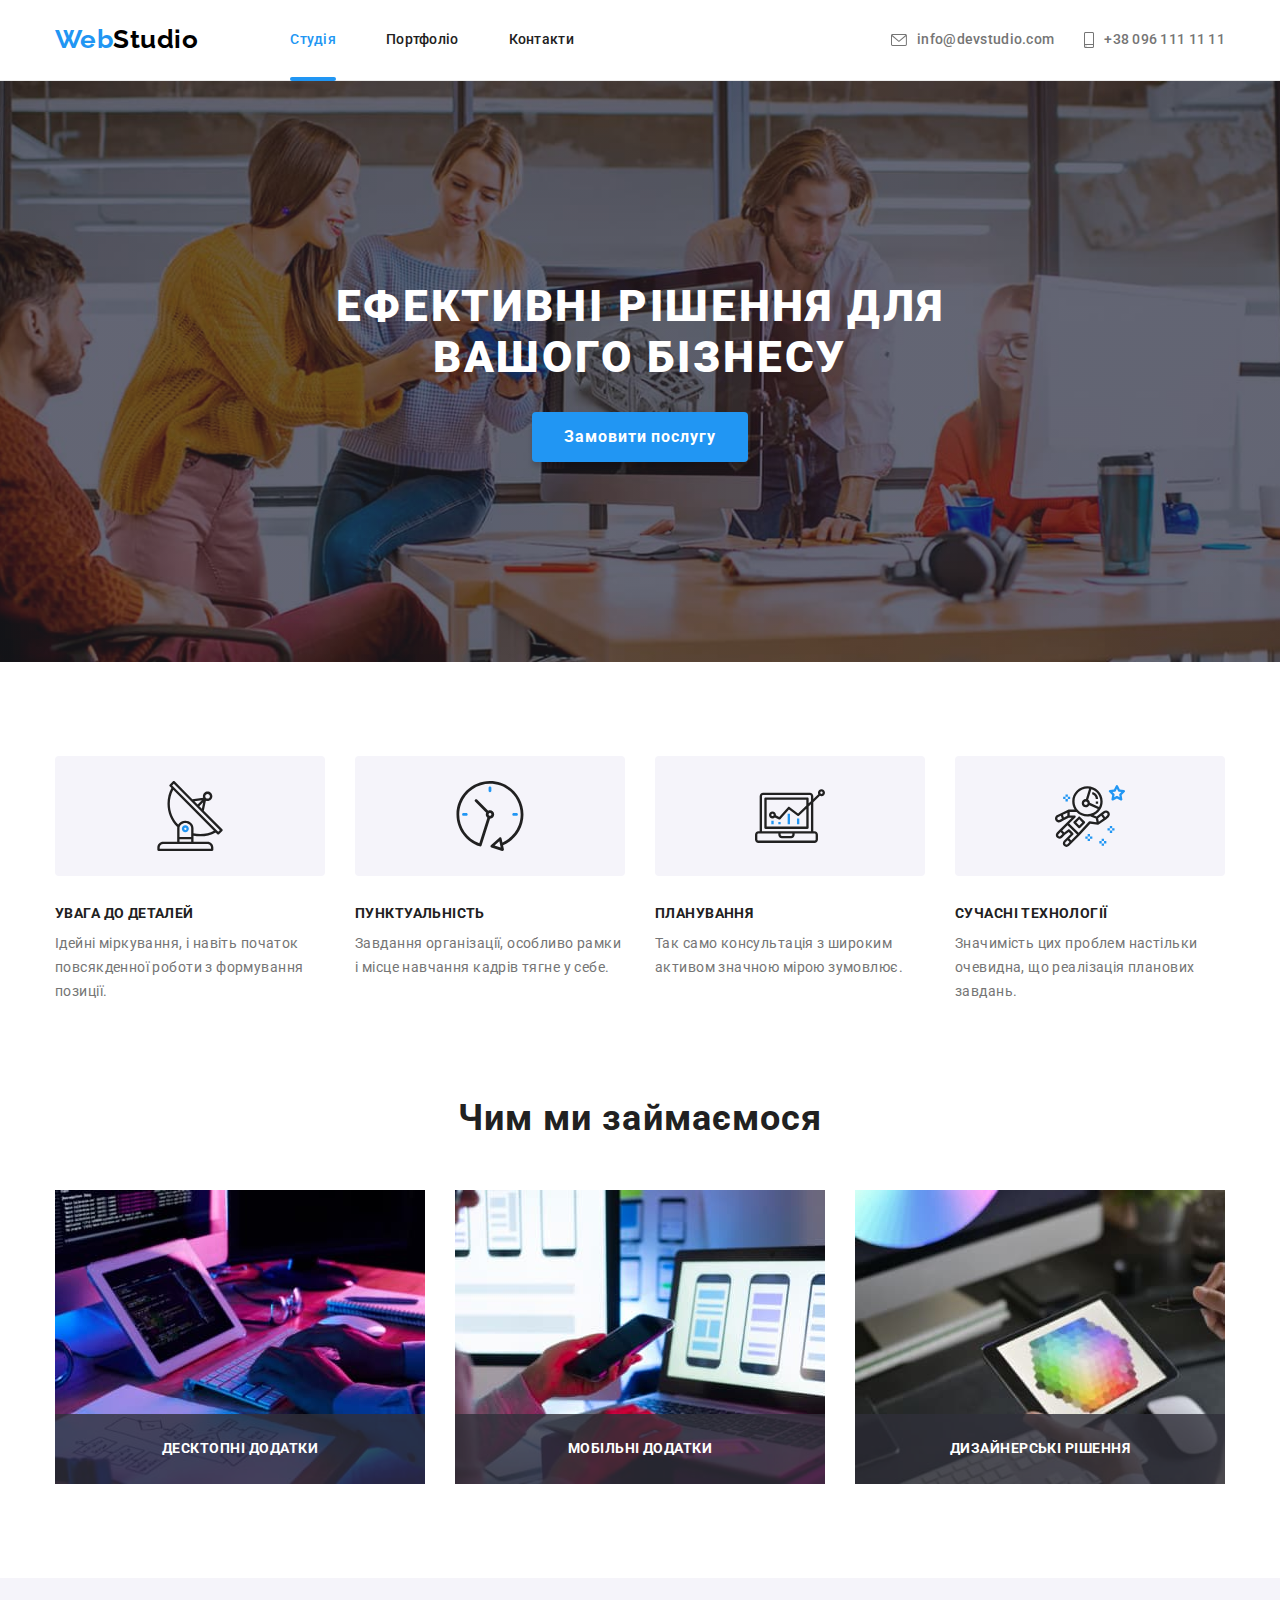
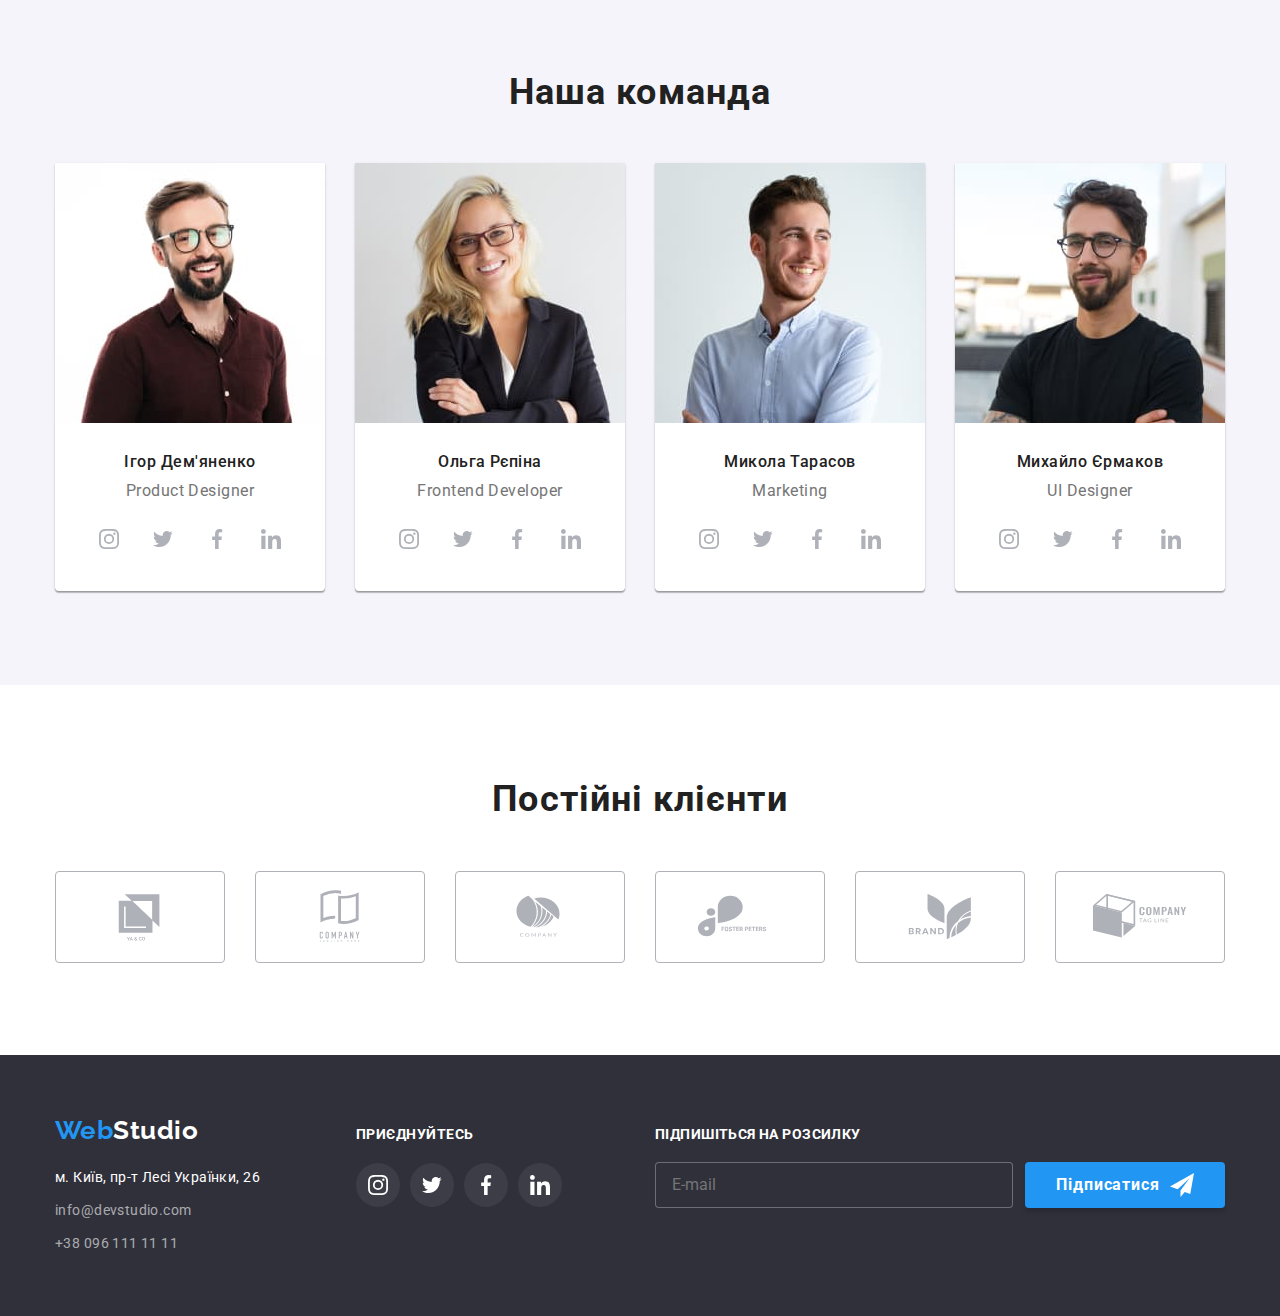
==== commit 4f100069: "Summary (required)" ====
--- a/index.html
+++ b/index.html
@@ -260,13 +260,33 @@
           <h2 class="section__title">Наша команда</h2>
           <ul class="team__list list">
             <li class="team__item">
-              <img
-                srcset="./images/img3.jpg 1x,
-                        ./images/img3 2x.jpg 2x;"
-                src="./images/img3.jpg"
-                alt="Дизайнер продукту"
-                width="450"
-              />
+              <picture>
+                <source
+                  srcset="./images/ihor-tel.jpg 1x, ./images/ihor-tel2x.jpg 2x"
+                  type="image/jpeg"
+                  media="(max-width: 767px)"
+                />
+
+                <source
+                  srcset="./images/ihor-tab.jpg 1x, ./images/ihor-tab2x.jpg 2x"
+                  type="image/jpeg"
+                  media="(min-width: 768px) and (max-width: 1199px)"
+                />
+
+                <source
+                  srcset="
+                    ./images/ihor-desk.jpg   1x,
+                    ./images/ihor-desk2x.jpg 2x
+                  "
+                  type="image/jpg"
+                  media="(min-width: 1200px)"
+                />
+                <img
+                  srcset="./images/ihor-tab.jpg 1x, ./images/ihor-tel.jpg 2x"
+                  src="./images/ihor-desk.jpg"
+                  alt="Дизайнер продукту"
+                />
+              </picture>
               <div class="worker">
                 <h3 class="worker__title">Ігор Дем'яненко</h3>
                 <p class="worker__prof">Product Designer</p>
@@ -313,13 +333,33 @@
             </li>
 
             <li class="team__item">
-              <img
-                srcset="./images/img4.jpg 1x,
-                        ./images/img4 2x.jpg 2x;"
-                src="./images/img4.jpg"
-                alt="Фронтенд розробник"
-                width="450"
-              />
+              <picture>
+                <source
+                  srcset="./images/olga-tel.jpg 1x, ./images/olga-tel2x.jpg 2x"
+                  type="image/jpeg"
+                  media="(max-width: 767px)"
+                />
+
+                <source
+                  srcset="./images/olga-tab.jpg 1x, ./images/olga-tab2x.jpg 2x"
+                  type="image/jpeg"
+                  media="(min-width: 768px) and (max-width: 1199px)"
+                />
+
+                <source
+                  srcset="
+                    ./images/olga-desk.jpg   1x,
+                    ./images/olga-desk2x.jpg 2x
+                  "
+                  type="image/jpg"
+                  media="(min-width: 1200px)"
+                />
+                <img
+                  srcset="./images/olga-tab.jpg 1x, ./images/olga-tel.jpg 2x"
+                  src="./images/olga-desk.jpg"
+                  alt="Фронтенд розробник"
+                />
+              </picture>
               <div class="worker">
                 <h3 class="worker__title">Ольга Рєпіна</h3>
                 <p class="worker__prof">Frontend Developer</p>
@@ -366,13 +406,30 @@
             </li>
 
             <li class="team__item">
-              <img
-                srcset="./images/img5.jpg 1x,
-                        ./images/img5 2x.jpg 2x;"
-                src="./images/img5.jpg"
-                alt="Маркетолог"
-                width="450"
-              />
+              <picture>
+                <source
+                  srcset="./images/nik-tel.jpg 1x, ./images/nik-tel2x.jpg 2x"
+                  type="image/jpeg"
+                  media="(max-width: 767px)"
+                />
+
+                <source
+                  srcset="./images/nik-tab.jpg 1x, ./images/nik-tab2x.jpg 2x"
+                  type="image/jpeg"
+                  media="(min-width: 768px) and (max-width: 1199px)"
+                />
+
+                <source
+                  srcset="./images/nik-desk.jpg 1x, ./images/nik-desk2x.jpg 2x"
+                  type="image/jpg"
+                  media="(min-width: 1200px)"
+                />
+                <img
+                  srcset="./images/nik-tab.jpg 1x, ./images/nik-tel.jpg 2x"
+                  src="./images/nik-desk.jpg"
+                  alt="Маркетолог"
+                />
+              </picture>
               <div class="worker">
                 <h3 class="worker__title">Микола Тарасов</h3>
                 <p class="worker__prof">Marketing</p>
@@ -419,13 +476,30 @@
             </li>
 
             <li class="team__item">
-              <img
-                src="./images/img6.jpg"
-                srcset="./images/img6.jpg 1x,
-                        ./images/img6 2x.jpg 2x;"
-                alt="Дизайнер інтерфейсу користувача"
-                width="450"
-              />
+              <picture>
+                <source
+                  srcset="./images/mih-tel.jpg 1x, ./images/mih-tel2x.jpg 2x"
+                  type="image/jpeg"
+                  media="(max-width: 767px)"
+                />
+
+                <source
+                  srcset="./images/mih-tab.jpg 1x, ./images/mih-tab2x.jpg 2x"
+                  type="image/jpeg"
+                  media="(min-width: 768px) and (max-width: 1199px)"
+                />
+
+                <source
+                  srcset="./images/mih-desk.jpg 1x, ./images/mih-desk2x.jpg 2x"
+                  type="image/jpg"
+                  media="(min-width: 1200px)"
+                />
+                <img
+                  srcset="./images/mih-tab.jpg 1x, ./images/mih-tel.jpg 2x"
+                  src="./images/mih-desk.jpg"
+                  alt="Дизайнер інтерфейсу користувача"
+                />
+              </picture>
               <div class="worker">
                 <h3 class="worker__title">Михайло Єрмаков</h3>
                 <p class="worker__prof">UI Designer</p>
